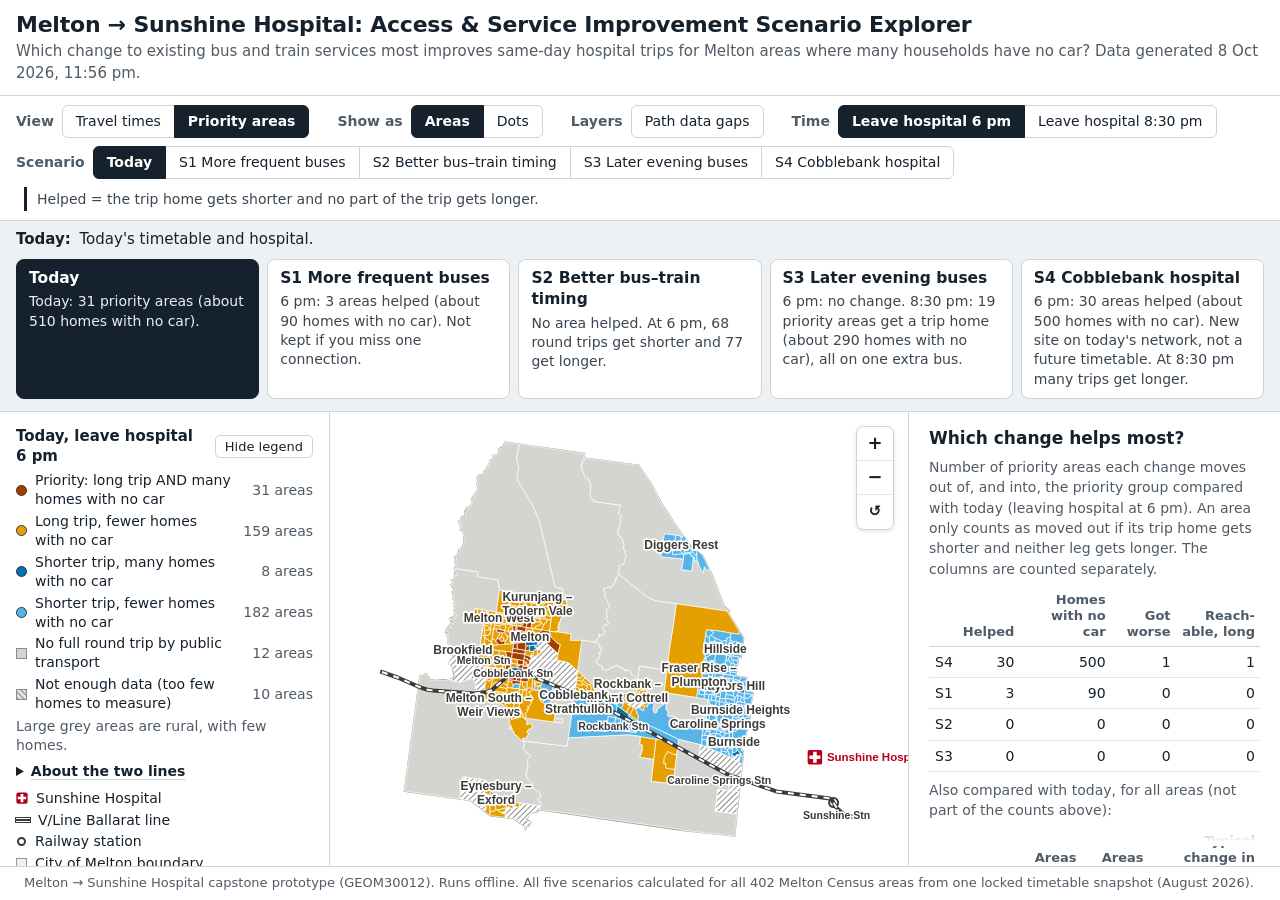
==== explorer/index.html @ 2ac5438d "Melton to hospital: public website and explorer (GEOM30012 prototype)" ====
<!DOCTYPE html>
<html lang="en">
<head>
<meta charset="UTF-8">
<title>Melton &rarr; Sunshine Hospital: Access Explorer</title>
<style>
  /* Design polish (Oct 2026): display only. Chrome is cool neutral + one dark
     ink, so nothing around the map competes with the map's own colours.
     System fonts only (offline): Segoe UI Variable on Windows 11. */
  :root {
    --bg: #eef1f3;          /* page and bands */
    --panel: #ffffff;       /* surfaces */
    --border: #cdd4da;      /* rules */
    --rule-soft: #e3e8ec;
    --text: #15222e;        /* ink */
    --ink-soft: #3a4651;
    --muted: #4f5b66;       /* 7:1 on white */
    --accent: #15222e;      /* active state = ink, not a map colour */
    --tint: #e4eaef;        /* current row, notes */
    --font: "Segoe UI Variable Text", "Segoe UI", system-ui, -apple-system, "Helvetica Neue", Arial, sans-serif;
    --font-display: "Segoe UI Variable Display", "Segoe UI", system-ui, -apple-system, "Helvetica Neue", Arial, sans-serif;
  }
  * { box-sizing: border-box; }
  body {
    margin: 0;
    font-family: var(--font);
    font-size: 14px;
    line-height: 1.45;
    background: var(--bg);
    color: var(--text);
    display: flex;
    flex-direction: column;
    height: 100vh;
    -webkit-font-smoothing: antialiased;
  }
  button, select { font-family: inherit; }
  :focus-visible { outline: 2px solid var(--text); outline-offset: 2px; }

  /* ---- header ---- */
  header {
    padding: 12px 24px 10px 24px;
    background: var(--panel);
    border-bottom: 1px solid var(--border);
  }
  header h1 {
    font-family: var(--font-display);
    font-size: 22px; font-weight: 650; line-height: 1.2;
    letter-spacing: -0.01em;
    margin: 0 0 3px 0;
  }
  header .sub { font-size: 15px; color: var(--muted); }

  /* ---- controls: labelled segmented groups ---- */
  .controls {
    display: flex;
    flex-wrap: wrap;
    gap: 8px 28px;
    align-items: center;
    padding: 9px 24px;
    border-bottom: 1px solid var(--border);
    background: var(--panel);
    font-size: 14px;
  }
  .control-group { display: flex; align-items: center; gap: 8px; flex-wrap: wrap; }
  .control-group .grouplabel { color: var(--muted); font-weight: 600; }
  .control-group > div { display: inline-flex; }
  /* scenario picker on its own row, after the view switches */
  .control-group:has(#scenario-buttons) { order: 10; flex-basis: 100%; }
  button.scenario-btn, button.window-btn, button.view-btn {
    padding: 5px 13px;
    min-height: 33px;
    border: 1px solid var(--border);
    background: var(--panel);
    color: var(--text);
    border-radius: 0;
    margin-left: -1px;
    cursor: pointer;
    font-size: 14px;
    line-height: 1.2;
    white-space: nowrap;
  }
  .control-group > div > button:first-child { border-radius: 6px 0 0 6px; margin-left: 0; }
  .control-group > div > button:last-child { border-radius: 0 6px 6px 0; }
  .control-group > div > button:only-child { border-radius: 6px; }
  button.scenario-btn:hover, button.window-btn:hover, button.view-btn:hover { background: var(--bg); }
  button.scenario-btn.active, button.window-btn.active, button.view-btn.active {
    background: var(--accent);
    color: #fff;
    border-color: var(--accent);
    position: relative; z-index: 1;
    font-weight: 600;
  }
  button.scenario-btn:disabled {
    color: #8b949c;
    background: var(--bg);
    cursor: not-allowed;
  }
  button.window-btn:disabled, select#metric-select:disabled { color: #8b949c; background: var(--bg); cursor: not-allowed; }
  select#metric-select {
    padding: 5px 8px; min-height: 34px; font-size: 14px;
    border: 1px solid var(--border); border-radius: 6px; background: var(--panel); color: var(--text);
  }
  .helped-def {
    font-size: 14px; color: var(--ink-soft);
    border-left: 3px solid var(--text); padding: 2px 0 2px 10px; margin-left: 8px;
  }

  /* ---- scenario line and result cards ---- */
  #scenario-desc {
    padding: 8px 24px; background: var(--bg);
    font-size: 15px; color: var(--text);
  }
  #scenario-desc b { font-weight: 650; margin-right: 4px; }
  #cards {
    display: flex; gap: 10px; padding: 0 24px 12px 24px;
    background: var(--bg); border-bottom: 1px solid var(--border); overflow-x: auto;
  }
  .card {
    flex: 1 1 0; min-width: 180px;
    border: 1px solid var(--border); border-radius: 8px;
    padding: 8px 12px 9px 12px;
    background: var(--panel); color: var(--text);
    cursor: pointer; font-size: 14px; line-height: 1.38;
  }
  .card:hover { border-color: var(--ink-soft); }
  .card .card-h { font-family: var(--font-display); font-weight: 650; font-size: 15.5px; margin-bottom: 3px; }
  .card .card-t { color: var(--ink-soft); }
  .card.active { background: var(--text); border-color: var(--text); color: #fff; }
  .card.active .card-t { color: #e8edf1; }

  /* ---- main: map + side panel ---- */
  main {
    flex: 1;
    display: flex;
    min-height: 0;
  }
  #map-wrap {
    flex: 1;
    position: relative;
    background: #ffffff;
    overflow: hidden;
    display: flex;          /* legend docked in its own column, left of the map */
    flex-direction: row;
    min-width: 0;
  }
  #map-svg { flex: 1 1 auto; min-width: 0; cursor: grab; touch-action: none; user-select: none; }
  #map-svg.dragging { cursor: grabbing; }
  #map-nav {
    position: absolute;
    top: 14px;
    right: 14px;
    z-index: 6;
    display: flex;
    flex-direction: column;
    border: 1px solid var(--border);
    border-radius: 8px;
    overflow: hidden;
    background: var(--panel);
    box-shadow: 0 1px 4px rgba(21, 34, 46, 0.14);
  }
  #map-nav button {
    width: 36px;
    height: 34px;
    padding: 0;
    border: 0;
    border-bottom: 1px solid var(--rule-soft);
    background: var(--panel);
    color: var(--text);
    font: 600 18px/1 var(--font);
    cursor: pointer;
  }
  #map-nav button:last-child { border-bottom: 0; font-size: 15px; }
  #map-nav button:hover { background: var(--bg); }
  #stub-banner {
    position: absolute;
    top: 14px; left: 50%;
    transform: translateX(-50%);
    background: #fff3cd;
    border: 1px solid #e0c260;
    color: #5c4700;
    padding: 8px 16px;
    border-radius: 6px;
    font-size: 14px;
    display: none;
    z-index: 5;
  }

  /* ---- legend (sizes in em so the export layouts can scale it) ---- */
  #legend {
    order: -1;
    flex: 0 0 380px;
    width: 380px;
    background: var(--panel);
    border-right: 1px solid var(--border);
    overflow-y: auto;
    padding: 14px 16px 16px 24px;
    font-size: 14px;
    line-height: 1.35;
  }
  /* "Hide legend": the column collapses to a small box over the map's top-left
     corner and the map re-fits to the full width (class set in render()) */
  #map-wrap.legend-collapsed #legend {
    position: absolute; z-index: 5; left: 12px; top: 12px;
    flex: none; width: auto; max-width: 360px;
    border: 1px solid var(--border); border-radius: 8px;
    padding: 7px 8px 7px 14px; box-shadow: 0 1px 6px rgba(21, 34, 46, 0.14);
  }
  #map-wrap.legend-collapsed #legend .legend-head { margin-bottom: 0; }
  /* scrolling columns: keep the scrollbar visible (Windows 11 hides overlay
     scrollbars) and fade the bottom edge while there is more below */
  #legend, aside#detail { scrollbar-width: thin; scrollbar-color: #8d98a2 transparent; }
  aside#detail::after {
    content: ""; display: block; position: sticky; bottom: 0;
    height: 28px; margin: 0 0 -20px 0;
    background: linear-gradient(rgba(255, 255, 255, 0), #ffffff 85%);
    pointer-events: none;
  }
  /* smaller screens and projectors: tighter columns and bands, same text sizes */
  @media (max-width: 1499px) {
    header, .controls, #scenario-desc { padding-left: 16px; padding-right: 16px; }
    #cards { padding-left: 16px; padding-right: 16px; gap: 8px; }
    #legend { flex-basis: 330px; width: 330px; padding-left: 16px; }
    aside#detail { flex-basis: 330px; width: 330px; padding-left: 16px; padding-right: 16px; }
  }
  @media (max-height: 860px) {
    header { padding-top: 8px; padding-bottom: 7px; }
    header h1 { font-size: 19px; margin-bottom: 1px; }
    .controls { padding-top: 6px; padding-bottom: 6px; gap: 6px 24px; }
    button.scenario-btn, button.window-btn, button.view-btn { min-height: 30px; padding-top: 3px; padding-bottom: 3px; }
    #scenario-desc { padding-top: 5px; padding-bottom: 5px; }
    #cards { padding-bottom: 8px; }
    .card { padding: 6px 10px 7px 10px; line-height: 1.32; }
    .card .card-h { font-size: 15px; margin-bottom: 1px; }
    #legend, aside#detail { padding-top: 10px; }
  }
  /* narrow screens: legend floats over the map again */
  @media (max-width: 1099px) {
    #legend {
      position: absolute; z-index: 5; left: 12px; top: 12px; width: 330px;
      max-width: calc(100% - 24px); max-height: calc(100% - 24px);
      border: 1px solid var(--border); border-radius: 8px; padding: 10px 14px 12px 14px;
      box-shadow: 0 1px 6px rgba(21, 34, 46, 0.14);
    }
  }
  #legend .ramp { height: 10px; border-radius: 2px; margin: 4px 0; }
  #legend .ramp-labels { display: flex; justify-content: space-between; color: var(--muted); font-variant-numeric: tabular-nums; }
  #legend .legend-title { font-weight: 650; margin-bottom: 3px; }
  #legend .legend-head { display: flex; align-items: center; gap: 10px; margin-bottom: 4px; }
  #legend .legend-head .legend-title { flex: 1; margin-bottom: 0; font-family: var(--font-display); font-size: 1.07em; }
  #legend .legend-toggle {
    flex: 0 0 auto; padding: 3px 9px; font-size: 0.93em; border: 1px solid var(--border);
    background: var(--panel); border-radius: 5px; cursor: pointer; color: var(--text);
  }
  #legend .legend-toggle:hover { background: var(--bg); }
  #legend .legend-lead { font-size: 1em; font-weight: 700; margin: 3px 0 6px 0; display: flex; gap: 6px; align-items: center; }
  #legend .status-key { display: flex; flex-direction: column; gap: 3px; margin-top: 5px; }
  #legend .status-row { display: flex; align-items: center; gap: 8px; }
  #legend .status-row span.lbl { color: var(--text); }
  #legend .cnt { color: var(--muted); margin-left: auto; padding-left: 10px; white-space: nowrap; font-variant-numeric: tabular-nums; }
  #legend .view-note {
    margin-top: 8px; padding-top: 6px; border-top: 1px solid var(--rule-soft);
    color: var(--muted);
  }
  #legend .cut-note { margin-top: 5px; padding-top: 5px; border-top: 1px solid var(--rule-soft); color: var(--muted); }
  #legend .cut-note b { color: var(--text); font-weight: 600; }
  #legend .scenario-note,
  #legend .why-note { margin: 3px 0 7px 0; padding: 5px 8px; background: var(--tint); border-left: 3px solid var(--text); border-radius: 0 4px 4px 0; color: var(--text); }
  #legend details.cut-details > summary { cursor: pointer; color: var(--text); font-weight: 600; margin-top: 7px; text-decoration: underline; text-decoration-color: var(--border); text-underline-offset: 3px; }
  #legend .rural-note { margin-top: 4px; color: var(--muted); }
  .legend-note-line { font-weight: 600; margin: 5px 0 2px 0; color: var(--text); }

  /* legend swatches: map symbols, unchanged */
  .swatch { flex: 0 0 auto; width: 11px; height: 11px; }
  .swatch-dest { border-radius: 50%; background: #1f1f1d; border: 1.5px solid #fff; outline: 1px solid #999; }
  .swatch-diamond { background: #4d4d4d; transform: rotate(45deg); width: 8px; height: 8px; }
  .swatch-tri-up {
    width: 0; height: 0; background: none;
    border-left: 5.5px solid transparent; border-right: 5.5px solid transparent;
    border-bottom: 10px solid #d97706;
  }
  .swatch-tri-down {
    width: 0; height: 0; background: none;
    border-left: 5.5px solid transparent; border-right: 5.5px solid transparent;
    border-top: 10px solid #7c2d12;
  }
  .swatch-square-suppressed {
    background: repeating-linear-gradient(45deg, #b3b3ac, #b3b3ac 2px, #e6e6e2 2px, #e6e6e2 4px);
    border: 1px solid #8a8a86;
  }
  .swatch-square-undefined { background: #ffffff; border: 1.5px dashed #8a8a86; }
  .swatch-hosp { width: 12px; height: 12px; }
  .swatch-line { width: 14px; height: 4px; background: #3a3a3a; border-top: 1px solid #fff; border-bottom: 1px solid #fff; outline: 1px solid #3a3a3a; }
  .swatch-station { border-radius: 50%; background: #fff; border: 2px solid #3a3a3a; width: 9px; height: 9px; margin: 0 1px; }
  .swatch-outline { background: #f2f1ec; border: 1.5px solid #9a988d; }
  .swatch-circle { border-radius: 50%; border: 1px solid #333; }
  .swatch-diamond-nt { background: #CC79A7; border: 1px solid #333; transform: rotate(45deg); width: 8px; height: 8px; margin: 0 1.5px; }
  .swatch-ring { border-radius: 50%; border: 2px solid #000; background: none; width: 13px; height: 13px; }
  .swatch-sqring { border: 2px solid #000; background: none; width: 13px; height: 13px; }
  .swatch-sqring-dash { border: 2px dashed #000; background: none; width: 13px; height: 13px; }
  .swatch-nodata { background: #d4d4d0; border: 1px solid #8a8a86; }

  /* ---- side panel ---- */
  aside#detail {
    width: 372px;
    flex: 0 0 372px;
    border-left: 1px solid var(--border);
    background: var(--panel);
    padding: 16px 20px 20px 20px;
    overflow-y: auto;
    font-size: 14px;
  }
  aside#detail h2 {
    font-family: var(--font-display);
    font-size: 17px; font-weight: 650; line-height: 1.25;
    margin: 0 0 8px 0;
  }
  aside#detail table { width: 100%; border-collapse: collapse; font-variant-numeric: tabular-nums; }
  aside#detail td { padding: 3px 0; vertical-align: top; }
  aside#detail td.k { color: var(--muted); width: 55%; padding-right: 8px; }
  aside#detail .section-h {
    font-weight: 650; margin-top: 14px; margin-bottom: 3px; padding-top: 8px;
    border-top: 1px solid var(--rule-soft); color: var(--text);
  }
  .iqr { color: var(--muted); font-size: 13px; white-space: nowrap; }
  aside#detail .placeholder { color: var(--muted); }
  aside#detail .summary { border: 1px solid var(--border); border-radius: 8px; padding: 10px 12px; background: var(--bg); }
  aside#detail .summary .sa1 { font-family: var(--font-display); font-size: 17px; font-weight: 700; }
  aside#detail .summary .ctx { color: var(--muted); font-size: 14px; margin-bottom: 5px; }
  aside#detail .summary td.k { width: 48%; }
  aside#detail details.tech { margin-top: 12px; }
  aside#detail details.tech > summary { cursor: pointer; font-weight: 600; color: var(--text); }
  #ranking-panel { margin-bottom: 16px; padding-bottom: 14px; border-bottom: 1px solid var(--border); display: none; }
  #ranking-panel h2 { margin-bottom: 4px; }
  #ranking-panel .sub { color: var(--muted); font-size: 14px; margin-bottom: 8px; }
  #ranking-panel table.rank { width: 100%; border-collapse: collapse; margin: 4px 0; }
  #ranking-panel table.rank th, #ranking-panel table.rank td { padding: 5px 5px; border-bottom: 1px solid var(--rule-soft); text-align: right; }
  #ranking-panel table.rank th:first-child, #ranking-panel table.rank td:first-child { text-align: left; padding-left: 6px; }
  #ranking-panel table.rank th { font-weight: 600; color: var(--muted); font-size: 13px; line-height: 1.25; vertical-align: bottom; border-bottom: 1px solid var(--border); }
  #ranking-panel table.rank td { font-size: 14px; }
  #ranking-panel table.rank tr.current td { background: var(--tint); font-weight: 650; }
  #ranking-panel table.rank tr.current td:first-child { box-shadow: inset 3px 0 0 var(--text); }
  #ranking-panel .s3-note { margin-top: 8px; padding: 6px 9px; background: var(--tint); border-left: 3px solid var(--text); border-radius: 0 4px 4px 0; }

  footer {
    padding: 7px 24px;
    border-top: 1px solid var(--border);
    background: var(--panel);
    font-size: 13px;
    color: var(--muted);
  }

  /* ---- map drawing: unchanged ---- */
  .origin-shape { cursor: pointer; }
  path.sa1-area { stroke: #ffffff; stroke-width: 0.7; cursor: pointer; }
  path.sa1-area:hover { stroke: #1f1f1d; stroke-width: 1.4; }
  .selection-ring { fill: none; stroke: #1f1f1d; stroke-width: 1.6; stroke-dasharray: 2.5 1.5; pointer-events: none; }
  circle.dest-marker { fill: #1f1f1d; stroke: #fff; stroke-width: 1.5; }
  .ctx-place { font: italic 11px "Segoe UI", Arial, sans-serif; fill: #8a887f; paint-order: stroke; stroke: #fff; stroke-width: 3px; pointer-events: none; }
  .ctx-station-label { font: 600 10.5px "Segoe UI", Arial, sans-serif; fill: #3a3a3a; paint-order: stroke; stroke: #fff; stroke-width: 3px; pointer-events: none; }
  .ctx-hosp-label { font: 700 11.5px "Segoe UI", Arial, sans-serif; fill: #b3001b; paint-order: stroke; stroke: #fff; stroke-width: 3.5px; pointer-events: none; }
  .ctx-large { font: italic 600 11.5px "Segoe UI", Arial, sans-serif; fill: #1f1f1d; paint-order: stroke; stroke: #fff; stroke-width: 3.5px; stroke-linejoin: round; pointer-events: none; }
  .ctx-sa2 { font: 600 12px "Segoe UI", Arial, sans-serif; fill: #3d3c38; paint-order: stroke; stroke: #fff; stroke-width: 3.5px; stroke-linejoin: round; pointer-events: none; }
  path.sa1-area.status-area { stroke: #a9a79c; stroke-width: 0.6; }

  /* ---- print and screen export layouts (#export=map|chart) ---- */
  #export-head, #export-foot, #export-chart { display: none; }
  body.export-mode header, body.export-mode .controls, body.export-mode #scenario-desc, body.export-mode #cards,
  body.export-mode aside#detail, body.export-mode footer, body.export-mode #map-nav { display: none !important; }
  body.export-mode { background: #fff; }
  body.export-mode #export-head { display: block; padding: 16px 22px 8px 22px; border-bottom: 1px solid var(--border); }
  body.export-mode #export-head h1 { font-family: var(--font-display); font-size: 24px; font-weight: 650; letter-spacing: -0.01em; margin: 0 0 4px 0; }
  body.export-mode #export-head .sub { font-size: 15px; color: var(--ink-soft); }
  body.export-mode #export-foot { display: block; padding: 6px 22px 12px 22px; font-size: 11.5px; color: var(--muted); border-top: 1px solid var(--border); }
  body.export-mode #map-wrap { display: flex; flex-direction: row; }
  body.export-mode #legend { position: static; flex: 0 0 330px; width: 330px; max-width: none; max-height: none; overflow: hidden;
    border: 0; border-right: 1px solid var(--border); border-radius: 0; box-shadow: none; background: #fff; font-size: 11.5px; padding: 10px 12px 8px 22px; }
  body.export-mode #map-svg { flex: 1 1 auto; min-width: 0; }
  body.export-mode #legend { order: -1; }
  body.export-mode #legend .view-note { display: none; }
  @media (min-width: 1800px) {
    body.export-mode #legend { font-size: 14.5px; flex-basis: 430px; width: 430px; }
    body.export-mode #legend .legend-lead { font-size: 16px; }
    body.export-mode .ctx-sa2 { font-size: 14.5px; }
  }
  body.export-mode #legend .legend-lead { font-size: 14px; }
  body.export-mode #legend .legend-toggle { display: none; }
  body.export-mode .ctx-large { font-size: 13px; }
  body.export-mode .ctx-sa2 { font-size: 13px; }
  body.export-chart #map-wrap { display: none; }
  body.export-chart #export-chart { display: flex; flex-direction: column; flex: 1; padding: 6px 22px; }
  .chart-text { font: 15px "Segoe UI", Arial, sans-serif; fill: #1f1f1d; }
  .chart-cat { font-weight: 600; }
  .chart-muted { font: 13px "Segoe UI", Arial, sans-serif; fill: #52514e; }
  .chart-note { font-size: 14px; color: #1f1f1d; margin-top: 4px; }

  @media (prefers-reduced-motion: reduce) { * { transition: none !important; animation: none !important; } }
</style>
</head>
<body>

<header>
  <h1>Melton &rarr; Sunshine Hospital: Access &amp; Service Improvement Scenario Explorer</h1>
  <div class="sub">Which change to existing bus and train services most improves same-day hospital trips for Melton areas where many households have no car? <span id="generated-note"></span></div>
</header>

<div class="controls">
  <div class="control-group">
    <span class="grouplabel">View</span>
    <div id="view-buttons"></div>
  </div>
  <div class="control-group">
    <span class="grouplabel">Show as</span>
    <div id="style-buttons"></div>
  </div>
  <div class="control-group">
    <span class="grouplabel">Layers</span>
    <div id="layer-buttons"></div>
  </div>
  <div class="control-group">
    <span class="grouplabel">Scenario</span>
    <div id="scenario-buttons"></div>
    <span class="helped-def" id="helped-def">Helped = the trip home gets shorter and no part of the trip gets longer.</span>
  </div>
  <div class="control-group" id="time-group">
    <span class="grouplabel">Time</span>
    <div id="time-buttons"></div>
  </div>
  <div class="control-group" id="colour-group">
    <span class="grouplabel">Colour by</span>
    <div id="colour-buttons"></div>
  </div>
  <div class="control-group" id="window-group">
    <span class="grouplabel">Window</span>
    <div id="window-buttons"></div>
  </div>
  <div class="control-group" id="metric-group">
    <span class="grouplabel">Metric</span>
    <select id="metric-select"></select>
  </div>
</div>
<div id="scenario-desc"></div>
<div id="cards"></div>
<div id="export-head"><h1 id="export-title"></h1><div class="sub" id="export-sub"></div></div>

<main>
  <div id="map-wrap">
    <div id="stub-banner"></div>
    <svg id="map-svg" width="100%" height="100%"></svg>
    <div id="map-nav" aria-label="Map navigation">
      <button id="zoom-in" type="button" title="Zoom in" aria-label="Zoom in">+</button>
      <button id="zoom-out" type="button" title="Zoom out" aria-label="Zoom out">−</button>
      <button id="zoom-reset" type="button" title="Reset map view" aria-label="Reset map view">↺</button>
    </div>
    <div id="legend"></div>
  </div>
  <aside id="detail">
    <div id="ranking-panel"></div>
    <h2>Area detail</h2>
    <div id="detail-body" class="placeholder">Click an area to select it. Hovering previews another one.</div>
  </aside>
  <div id="export-chart"></div>
</main>

<div id="export-foot"></div>
<footer id="app-footer"></footer>

<script src="data/melton_data.js"></script>
<script src="data/context_layers.js"></script>
<script src="data/sa1_polygons.js"></script>
<script>
(function () {
  "use strict";

  // ---- config -----------------------------------------------------------

  // desc: the one plain sentence shown under the buttons for the selected
  // scenario (Elvis's wording, 28 Sep 2026).
  var SCENARIOS = [
    { id: "S0", label: "Today", desc: "Today's timetable and hospital." },
    { id: "S1", label: "S1 More frequent buses", desc: "One extra bus trip halfway between each pair of existing trips." },
    { id: "S2", label: "S2 Better bus–train timing", desc: "Bus trip times shifted to meet V/Line trains." },
    { id: "S3", label: "S3 Later evening buses", desc: "The last bus trips repeated until 10 pm." },
    { id: "S4", label: "S4 Cobblebank hospital", desc: "New hospital site on today's network — not a future timetable." }
  ];
  var WINDOWS = [
    { id: "weekday_peak", label: "Weekday peak" },
    { id: "weekday_offpeak", label: "Weekday off-peak" },
    { id: "weekday_late_return", label: "Weekday late return" },
    { id: "weekend", label: "Weekend" }
  ];
  // direction: "outbound" | "return_leg" | "origin" (static, scenario-independent)
  var METRICS = [
    { id: "travel_time_min", label: "Outbound travel time (min)", direction: "outbound", group: "difficulty" },
    { id: "excess_wait_min", label: "Outbound excess wait (min)", direction: "outbound", group: "difficulty" },
    { id: "total_burden_min", label: "Outbound total burden (min)", direction: "outbound", group: "difficulty" },
    { id: "return_travel_time_min", label: "Return travel time (min)", direction: "return_leg", group: "difficulty" },
    // n_rides = number of transit (non-walk) legs, R/05_traveltimes.R --
    // rides, not transfers. Transfers = rides - 1 (shown in the detail panel).
    { id: "n_rides", label: "Outbound transit rides", direction: "outbound", group: "difficulty" },
    { id: "walk_distance_m", label: "Outbound walk distance (m)", direction: "outbound", group: "difficulty" },
    { id: "zero_vehicle_share", label: "Zero-vehicle household share", direction: "origin", group: "dependency" }
  ];

  var DESTINATIONS = {
    S0: { lon: 144.8173897, lat: -37.7588359, label: "Sunshine Hospital" },
    S4: { lon: 144.6045509, lat: -37.7160486, label: "New Melton Hospital site, Cobblebank" }
  };

  // Destination is Sunshine Hospital for every scenario except S4 (B13: S4 is
  // a destination-coordinate swap on the baseline network, not an invented
  // Cobblebank timetable) -- defined for every scenario id, independent of
  // whether that scenario's travel-time data has been computed yet, so the
  // legend/marker can show it even for a not-yet-computed scenario.
  function destinationFor(scenarioId) {
    return scenarioId === "S4" ? DESTINATIONS.S4 : DESTINATIONS.S0;
  }

  var SVGNS = "http://www.w3.org/2000/svg";

  // ---- journey-status / dependency-axis symbol config ----------------------
  // Distinct shape AND colour per status -- never colour alone (accessibility).
  // "ok" (difficulty metrics) and "dependency-eligible" (dependency metric)
  // are drawn as a circle filled from the metric's colour ramp, handled
  // separately in drawOriginShape(); everything below is a fixed, non-ramp
  // appearance for a status that means "no metric value to show here".

  var JOURNEY_STATUS_META = {
    "unroutable":           { shape: "diamond",   fill: "#4d4d4d", stroke: "#222222", label: "Unroutable (no service in any window)" },
    "outbound-no-service":  { shape: "triangle-up",   fill: "#d97706", stroke: "#7c4a03", label: "Outbound: no scheduled service" },
    "return-no-service":    { shape: "triangle-down", fill: "#7c2d12", stroke: "#451a03", label: "Return: no scheduled service" }
  };
  var DEPENDENCY_AXIS_META = {
    "dependency-suppressed": { shape: "square-suppressed", fill: "#b3b3ac", stroke: "#8a8a86", label: "Too few households to measure (under 20)" },
    "dependency-undefined":  { shape: "square-undefined",  fill: "#ffffff", stroke: "#8a8a86", label: "Dependency undefined (0 dwellings)" }
  };

  // ---- "Priority areas" view config (Phase 8c) -------------------------------
  // Classes are read from MELTON_DATA.priority (R/07_results.R +
  // R/phase8_ranking.R via R/08_export.R) -- nothing is classified or counted
  // for the ranking here. Palette: Okabe-Ito (colour-blind-safe categorical);
  // the two non-cell classes also differ by SHAPE, never colour alone.
  // Cell ids are "<access>_<dependency>".

  var PRIORITY_CLASSES = [
    // deeper than Okabe-Ito vermillion so it separates from the amber on a
    // projector (all-pairs check: CVD and normal-vision dE >= 20)
    { id: "high_high", shape: "circle",  fill: "#A63D00", label: "Priority: long trip AND many homes with no car" },
    { id: "high_low",  shape: "circle",  fill: "#E69F00", label: "Long trip, fewer homes with no car" },
    { id: "low_high",  shape: "circle",  fill: "#0072B2", label: "Shorter trip, many homes with no car" },
    { id: "low_low",   shape: "circle",  fill: "#56B4E9", label: "Shorter trip, fewer homes with no car" },
    // Task 5: own grey styles, never mixed with the four groups (light grey
    // passes the CVD and normal-vision checks against all four colours)
    { id: "undetermined-legs-not-ok", shape: "nodata", fill: "#d4d4d0", label: "No full round trip by public transport" },
    { id: "not-applicable", shape: "square-suppressed", fill: "#ffffff", label: "Not enough data (too few homes to measure)" }
  ];
  var PRIORITY_CLASS_BY_ID = {};
  PRIORITY_CLASSES.forEach(function (c) { PRIORITY_CLASS_BY_ID[c.id] = c; });

  // Shown on S3 in the Priority areas view. Elvis's wording to edit.
  var S3_NOTE_6PM = "At 6 pm nothing changes: people are home before the extra buses run. Switch to 8:30 pm to see the effect.";

  var NO_TRIP_REASON = {
    "unroutable": "unroutable (no service in any window)",
    "outbound-no-service": "no scheduled outbound service",
    "return-no-service": "no scheduled return service"
  };

  // ---- state --------------------------------------------------------------

  // Opens on Priority areas / S0 (pre-demo, 28 Sep 2026).
  var state = { view: "priority", scenario: "S0", window: "weekday_peak", metric: "travel_time_min", selectedSa1: null, legendCollapsed: false, techOpen: false, mapStyle: "areas", osmLayer: false, time: "6pm", colourBy: "status" };
  var EXPORT_MODE = false;   // set by setupExport() for print/screen exports

  var origins = MELTON_DATA.origins;
  var scenarios = MELTON_DATA.scenarios;
  var priority = MELTON_DATA.priority;
  var HEADLINE_WINDOW = priority.headline_window;
  var ACCESS_CUT = priority.cuts.access_complete_return_burden_min;
  var DEPENDENCY_CUT = parseFloat(priority.cuts.dependency_zero_vehicle_share);
  var ACCESS_CUT_N = priority.cuts.access_cut_n;
  var DEPENDENCY_CUT_N = priority.cuts.dependency_cut_n;

  // ---- Task 5: two times, one record shape. 6 pm = the Phase 8 priority
  // block; 8:30 pm = the late-window view (R/07c_late_results.R). Both read
  // from the export (R/08_export.R display block); nothing computed here.
  var DISPLAY = MELTON_DATA.display;
  var TIMES = [{ id: "6pm", label: "Leave hospital 6 pm" }, { id: "830pm", label: "Leave hospital 8:30 pm" }];
  function timeLabel(t) { return t === "830pm" ? "leave hospital 8:30 pm" : "leave hospital 6 pm"; }
  // 8:30 pm, S1-S4: colour by trip-home status vs today (default), or by
  // priority group (second option). Today's 31 priority areas (6 pm cut)
  // are outlined in the status view.
  var STATUS_CLASSES = [
    { id: "gained",  fill: "#0072B2", label: "Gets a trip home (had none today)" },
    { id: "lost",    fill: "#D55E00", label: "Loses its trip home" },
    { id: "both",    fill: "#f7f4ea", label: "Trip home both times" },
    { id: "neither", fill: "#b9b9b4", label: "No trip home either way" }
  ];
  var STATUS_BY_ID = {};
  STATUS_CLASSES.forEach(function (c) { c.shape = "circle"; STATUS_BY_ID[c.id] = c; });
  var PRIORITY31 = {};
  Object.keys(priority.scenarios.S0).forEach(function (id) { if (priority.scenarios.S0[id].quadrant === "high_high") PRIORITY31[id] = true; });
  function useStatusView() {
    return state.view === "priority" && state.time === "830pm" && state.scenario !== "S0" && state.colourBy === "status";
  }
  function statusFor(scen, sa1) {
    var l = DISPLAY.late[scen][sa1], l0 = DISPLAY.late.S0[sa1];
    if (l.restored === true) return "gained";
    if (l.lost === true) return "lost";
    return (l.trip_home && l0.trip_home) ? "both" : "neither";
  }
  function precFor(scen, sa1) {
    if (state.time === "830pm") {
      var l = DISPLAY.late[scen] && DISPLAY.late[scen][sa1];
      if (!l) return null;
      return { quadrant: l.quadrant, complete_return_burden_min: l.complete_return_burden_min, trip_home: l.trip_home,
        moved_out: scen === "S0" ? null : l.moved_out === true, moved_in: scen === "S0" ? null : l.moved_in === true,
        moved_in_kind: l.moved_in_kind || null, gained: l.restored === true, lost: l.lost === true };
    }
    var p = priority.scenarios[scen] && priority.scenarios[scen][sa1];
    if (!p) return null;
    var k = DISPLAY.moved_in_kind_6pm[scen];
    return { quadrant: p.quadrant, complete_return_burden_min: p.complete_return_burden_min,
      moved_out: p.moved_out === undefined ? null : p.moved_out, moved_in: p.moved_in === undefined ? null : p.moved_in,
      moved_in_kind: (k && k[sa1]) || null, gained: p.gained_feasible_journey === true, lost: p.lost_feasible_journey === true };
  }

  // The window a view actually shows: the quadrant is defined on the
  // headline window only (Q2), so the Priority areas view always uses it.
  function effectiveWindow() {
    return state.view === "priority" ? HEADLINE_WINDOW : state.window;
  }
  function windowLabel(id) {
    var w = WINDOWS.filter(function (x) { return x.id === id; })[0];
    return w ? w.label : id;
  }
  var allSa1Ids = Object.keys(origins);
  var includedSa1Ids = allSa1Ids.filter(function (id) { return origins[id].analysis_included; });

  // ---- projection: fixed across every scenario/window/metric --------------
  // Lat correction: at ~-37.7 deg, 1 deg lon ~= 88km, 1 deg lat ~= 111km.
  // A naive linear plot would stretch the LGA ~20% east-west.

  var lonMin = Infinity, lonMax = -Infinity, latMin = Infinity, latMax = -Infinity;
  function extend(lon, lat) {
    if (lon < lonMin) lonMin = lon;
    if (lon > lonMax) lonMax = lon;
    if (lat < latMin) latMin = lat;
    if (lat > latMax) latMax = lat;
  }
  // All 402 origins are plotted (not just analysis-included ones) -- a
  // dependency-suppressed/undefined or population-excluded SA1 still needs
  // to be visible with its own symbol, not silently dropped from the map.
  allSa1Ids.forEach(function (id) { extend(origins[id].lon, origins[id].lat); });
  Object.keys(DESTINATIONS).forEach(function (k) { extend(DESTINATIONS[k].lon, DESTINATIONS[k].lat); });
  // Map context (R/08b_context_layers.R): the outline and stations are in
  // the frame too, so the boundary and Sunshine station are not cut off.
  // Context only -- drawn under the SA1 dots, never part of any result.
  var CONTEXT = (typeof MELTON_CONTEXT !== "undefined") ? MELTON_CONTEXT : null;
  if (CONTEXT) {
    CONTEXT.melton_outline.forEach(function (ring) { ring.forEach(function (pt) { extend(pt[0], pt[1]); }); });
    CONTEXT.stations.forEach(function (s) { extend(s.lon, s.lat); });
  }

  var meanLatRad = ((latMin + latMax) / 2) * Math.PI / 180;
  var latCorrection = Math.cos(meanLatRad);

  var svg = document.getElementById("map-svg");
  var MARGIN = 30;
  var mapView = { scale: 1, x: 0, y: 0 };
  var dragState = null;
  var suppressShapeClickUntil = 0;

  function project(lon, lat) {
    // the map's own box (same as #map-wrap in the app; narrower in print
    // export layouts, where the legend has its own column)
    var w = svg.clientWidth, h = svg.clientHeight;
    var spanLon = (lonMax - lonMin) * latCorrection || 0.0001;
    var spanLat = (latMax - latMin) || 0.0001;
    var scale = Math.min((w - 2 * MARGIN) / spanLon, (h - 2 * MARGIN) / spanLat);
    // Centre the content within the available area on whichever axis has
    // slack, rather than anchoring to the top-left margin -- the LGA's
    // aspect ratio rarely matches the panel's.
    var offsetX = (w - spanLon * scale) / 2;
    var offsetY = (h - spanLat * scale) / 2;
    var baseX = offsetX + ((lon - lonMin) * latCorrection) * scale;
    var baseY = offsetY + (latMax - lat) * scale;   // flip: north is up
    return [baseX * mapView.scale + mapView.x, baseY * mapView.scale + mapView.y];
  }

  function zoomAt(factor, screenX, screenY) {
    var oldScale = mapView.scale;
    var newScale = Math.max(0.6, Math.min(8, oldScale * factor));
    if (newScale === oldScale) return;
    var ratio = newScale / oldScale;
    mapView.x = screenX - (screenX - mapView.x) * ratio;
    mapView.y = screenY - (screenY - mapView.y) * ratio;
    mapView.scale = newScale;
    render();
  }

  function zoomFromCentre(factor) {
    var rect = svg.getBoundingClientRect();
    zoomAt(factor, rect.width / 2, rect.height / 2);
  }

  function resetMapView() {
    mapView = { scale: 1, x: 0, y: 0 };
    render();
  }

  // ---- fixed per-metric colour domains, computed once ----------------------
  // Domain must be identical everywhere a metric is shown -- see plan notes.
  // B9's whole point is a before-vs-after intervention contrast; a rescaled
  // ramp per view would make that comparison actively misleading. Computed
  // across every scenario that carries real data (not a hardcoded S0/S4
  // pair) so a newly-exported scenario is folded into the same fixed ramp
  // automatically, never silently left out of it.

  var domains = {};
  METRICS.forEach(function (m) {
    var values = [];
    if (m.direction === "origin") {
      // dependency metric: only dependency-eligible SA1s contribute -- a
      // suppressed/undefined SA1's raw share is preserved for audit but
      // never colour-rendered (it gets a distinct symbol instead), so it
      // must not stretch the ramp either.
      includedSa1Ids.forEach(function (id) {
        if (origins[id].dependency_axis_status !== "dependency-eligible") return;
        var v = origins[id][m.id];
        if (v !== null && v !== undefined) values.push(v);
      });
    } else {
      SCENARIOS.map(function (s) { return s.id; }).forEach(function (scenId) {
        var scen = scenarios[scenId];
        if (scen === "not_yet_computed") return;
        WINDOWS.forEach(function (w) {
          var byWindow = scen[w.id];
          if (!byWindow) return;
          includedSa1Ids.forEach(function (id) {
            var rec = byWindow[id];
            // journey_feasible (both legs ok), not one leg's own status --
            // an individually-ok leg on an infeasible journey must not
            // stretch the ramp either (B4).
            if (!rec || rec.journey_feasible !== true) return;
            var leg = rec[m.direction];
            if (!leg) return;
            var v = leg[m.id];
            if (v !== null && v !== undefined) values.push(v);
          });
        });
      });
    }
    if (values.length === 0) { domains[m.id] = [0, 1]; return; }
    domains[m.id] = [Math.min.apply(null, values), Math.max.apply(null, values)];
  });

  // ---- colour ramps ---------------------------------------------------------
  // Difficulty-axis metrics (time/count/distance) use one ramp; the
  // dependency-axis metric (zero_vehicle_share) uses a visually distinct
  // ramp -- a deliberate reminder that the two axes are never combined (B6).

  var RAMP_DIFFICULTY = [[44,123,182], [255,255,191], [215,25,28]];   // blue - pale yellow - red
  var RAMP_DEPENDENCY = [[247,247,247], [117,107,177]];               // pale grey - purple

  function lerpColor(stops, t) {
    t = Math.max(0, Math.min(1, t));
    var n = stops.length - 1;
    var seg = Math.min(Math.floor(t * n), n - 1);
    var localT = (t * n) - seg;
    var a = stops[seg], b = stops[seg + 1];
    var r = Math.round(a[0] + (b[0] - a[0]) * localT);
    var g = Math.round(a[1] + (b[1] - a[1]) * localT);
    var bl = Math.round(a[2] + (b[2] - a[2]) * localT);
    return "rgb(" + r + "," + g + "," + bl + ")";
  }

  function colourFor(metric, value) {
    var d = domains[metric.id];
    var t = d[1] === d[0] ? 0.5 : (value - d[0]) / (d[1] - d[0]);
    var ramp = metric.group === "dependency" ? RAMP_DEPENDENCY : RAMP_DIFFICULTY;
    return lerpColor(ramp, t);
  }

  // ---- controls: build once --------------------------------------------------

  var viewButtonsEl = document.getElementById("view-buttons");
  [{ id: "travel", label: "Travel times" }, { id: "priority", label: "Priority areas" }].forEach(function (v) {
    var btn = document.createElement("button");
    btn.className = "view-btn";
    btn.textContent = v.label;
    btn.dataset.id = v.id;
    btn.addEventListener("click", function () { state.view = v.id; render(); });
    viewButtonsEl.appendChild(btn);
  });

  // Map style: shaded Census-area shapes (default) or one dot per area at
  // its population-weighted centre. Display only -- every result is
  // computed from the population-weighted centre (B3) either way.
  var SA1_POLYS = (typeof MELTON_SA1_POLYS !== "undefined") ? MELTON_SA1_POLYS : null;
  // SA1s have no names: show the SA2 (suburb-level) name it sits in, plus its
  // position among that SA2's Melton areas. The SA1 code stays alongside.
  var SA1_NAMES = (typeof MELTON_SA1_NAMES !== "undefined") ? MELTON_SA1_NAMES : null;
  function areaName(sa1) {
    var n = SA1_NAMES && SA1_NAMES[sa1];
    return n ? n.sa2 + " (area " + n.n + " of " + n.of + ")" : "SA1 " + sa1;
  }
  if (!SA1_POLYS) state.mapStyle = "dots";
  // Suburb names: every ABS SA2 in the City of Melton, placed at the mean of
  // its SA1 trip-start points. Display only.
  var SA2_LABELS = [];
  if (SA1_NAMES) {
    var sa2acc = {};
    allSa1Ids.forEach(function (id) {
      var n = SA1_NAMES[id]; if (!n) return;
      var a = sa2acc[n.sa2] || (sa2acc[n.sa2] = { lon: 0, lat: 0, k: 0 });
      a.lon += origins[id].lon; a.lat += origins[id].lat; a.k++;
    });
    // label offsets (degrees) only where names collide with station labels
    var SA2_NUDGE = { "Brookfield": [-0.024, 0.006], "Melton South - Weir Views": [-0.022, -0.016],
      "Cobblebank - Strathtulloh": [0.028, -0.008], "Rockbank - Mount Cottrell": [0, 0.010] };
    Object.keys(sa2acc).forEach(function (k) {
      var d = SA2_NUDGE[k] || [0, 0];
      SA2_LABELS.push({ name: k, lon: sa2acc[k].lon / sa2acc[k].k + d[0], lat: sa2acc[k].lat / sa2acc[k].k + d[1],
        // on S4, Rockbank's name moves east, clear of the hospital-site label
        s4: k === "Rockbank - Mount Cottrell" ? [0.005, -0.035] : null });
    });
  }
  var styleButtonsEl = document.getElementById("style-buttons");
  [{ id: "areas", label: "Areas", title: "Shade each Census area (SA1)" },
   { id: "dots", label: "Dots", title: "One dot per area, at the population-weighted centre the trips start from" }].forEach(function (v) {
    var btn = document.createElement("button");
    btn.className = "view-btn";
    btn.textContent = v.label;
    btn.title = v.title;
    btn.dataset.id = v.id;
    if (v.id === "areas" && !SA1_POLYS) btn.disabled = true;
    btn.addEventListener("click", function () { state.mapStyle = v.id; render(); });
    styleButtonsEl.appendChild(btn);
  });

  // Task 4: known path-data (OSM) issues, off by default. Read from existing
  // export flags only (R/08_export.R); nothing recomputed or filled here.
  var layerButtonsEl = document.getElementById("layer-buttons");
  var osmBtn = document.createElement("button");
  osmBtn.className = "view-btn";
  osmBtn.textContent = "Path data gaps";
  osmBtn.title = "Mark areas where the walking-path data (OpenStreetMap) is known to cause problems";
  osmBtn.addEventListener("click", function () { state.osmLayer = !state.osmLayer; render(); });
  layerButtonsEl.appendChild(osmBtn);
  function osmFlags(sa1) {
    var o = origins[sa1], f = [];
    if (o.osm_unroutable === true) f.push("No route found from this area (path data gap)");
    if (o.osm_cap_bound === true) f.push("Walk to the nearest stop is over 30 min on the mapped paths");
    if (o.rural_edge === true) f.push("Rural edge: homes spread far from the area centre");
    return f;
  }
  function osmOverlay(poly, x, y) {
    if (poly) return svgEl("path", { d: poly.map(function (r) { return pathFrom(r, true); }).join(""),
      fill: "url(#hatch-osm)", stroke: "#000", "stroke-width": 1.6, "stroke-dasharray": "4 3", "fill-rule": "evenodd",
      "pointer-events": "none" });
    return svgEl("rect", { x: x - 7, y: y - 7, width: 14, height: 14, fill: "none", stroke: "#000",
      "stroke-width": 1.6, "stroke-dasharray": "3 2", "pointer-events": "none" });
  }
  function osmLegendHtml() {
    var n = { u: 0, c: 0, r: 0, any: 0 };
    allSa1Ids.forEach(function (id) {
      var o = origins[id];
      if (o.osm_unroutable === true) n.u++;
      if (o.osm_cap_bound === true) n.c++;
      if (o.rural_edge === true) n.r++;
      if (osmFlags(id).length) n.any++;
    });
    return '<div class="status-key" style="margin-top:6px;"><div class="legend-title">Path data gaps (' + n.any + ' areas)</div>' +
      '<div class="status-row"><svg width="14" height="14" style="flex:0 0 auto"><rect x="1" y="1" width="12" height="12" fill="url(#hatch-osm-key)" stroke="#000" stroke-dasharray="3 2"/></svg>' +
      '<span class="lbl">Results here are less certain. Walking paths are missing or thin in the map data. No paths were added.</span></div>' +
      '<div class="status-row"><span class="lbl">No route found</span><span class="cnt">' + n.u + '</span></div>' +
      '<div class="status-row"><span class="lbl">Walk to a stop over 30 min</span><span class="cnt">' + n.c + '</span></div>' +
      '<div class="status-row"><span class="lbl">Rural edge</span><span class="cnt">' + n.r + '</span></div>' +
      '<svg width="0" height="0" style="position:absolute"><defs>' + hatchPatternSvg("hatch-osm-key") + '</defs></svg></div>';
  }
  function hatchPatternSvg(id) {
    return '<pattern id="' + id + '" width="6" height="6" patternUnits="userSpaceOnUse" patternTransform="rotate(-45)">' +
      '<line x1="0" y1="0" x2="0" y2="6" stroke="#000" stroke-width="1.2" stroke-opacity="0.55"/></pattern>';
  }

  var scenarioButtonsEl = document.getElementById("scenario-buttons");
  SCENARIOS.forEach(function (s) {
    var btn = document.createElement("button");
    btn.className = "scenario-btn";
    btn.textContent = s.label;
    btn.dataset.id = s.id;
    if (scenarios[s.id] === "not_yet_computed") {
      btn.disabled = true;
      btn.title = "Not yet computed — R/06_scenarios.R hasn't built this scenario yet.";
    }
    btn.addEventListener("click", function () { state.scenario = s.id; render(); });
    scenarioButtonsEl.appendChild(btn);
  });

  var windowButtonsEl = document.getElementById("window-buttons");
  WINDOWS.forEach(function (w) {
    var btn = document.createElement("button");
    btn.className = "window-btn";
    btn.textContent = w.label;
    btn.dataset.id = w.id;
    btn.addEventListener("click", function () { state.window = w.id; render(); });
    windowButtonsEl.appendChild(btn);
  });

  var timeButtonsEl = document.getElementById("time-buttons");
  TIMES.forEach(function (t) {
    var btn = document.createElement("button");
    btn.className = "window-btn";
    btn.textContent = t.label;
    btn.dataset.id = t.id;
    btn.addEventListener("click", function () { state.time = t.id; render(); });
    timeButtonsEl.appendChild(btn);
  });

  var colourButtonsEl = document.getElementById("colour-buttons");
  [{ id: "status", label: "Trip home vs today" }, { id: "priority", label: "Priority group" }].forEach(function (c) {
    var btn = document.createElement("button");
    btn.className = "window-btn";
    btn.textContent = c.label;
    btn.dataset.id = c.id;
    btn.addEventListener("click", function () { state.colourBy = c.id; render(); });
    colourButtonsEl.appendChild(btn);
  });

  var metricSelectEl = document.getElementById("metric-select");
  METRICS.forEach(function (m) {
    var opt = document.createElement("option");
    opt.value = m.id;
    opt.textContent = m.label;
    metricSelectEl.appendChild(opt);
  });
  metricSelectEl.addEventListener("change", function () { state.metric = metricSelectEl.value; render(); });

  document.getElementById("legend").addEventListener("click", function (event) {
    var t = event.target;
    if (!t || !t.getAttribute || t.getAttribute("data-action") !== "toggle-legend") return;
    state.legendCollapsed = !state.legendCollapsed;
    // full render: the legend column collapses, so the map re-fits to the new width
    render();
    var tb = document.querySelector("#legend .legend-toggle");
    if (tb) tb.focus();
  });

  document.getElementById("zoom-in").addEventListener("click", function () { zoomFromCentre(1.4); });
  document.getElementById("zoom-out").addEventListener("click", function () { zoomFromCentre(1 / 1.4); });
  document.getElementById("zoom-reset").addEventListener("click", resetMapView);

  svg.addEventListener("wheel", function (event) {
    event.preventDefault();
    var rect = svg.getBoundingClientRect();
    zoomAt(event.deltaY < 0 ? 1.18 : 1 / 1.18, event.clientX - rect.left, event.clientY - rect.top);
  }, { passive: false });

  svg.addEventListener("dblclick", function (event) {
    event.preventDefault();
    var rect = svg.getBoundingClientRect();
    zoomAt(1.4, event.clientX - rect.left, event.clientY - rect.top);
  });

  svg.addEventListener("pointerdown", function (event) {
    if (event.button !== 0) return;
    dragState = { id: event.pointerId, x: event.clientX, y: event.clientY, moved: false, travel: 0, downTarget: event.target };
    try { svg.setPointerCapture(event.pointerId); } catch (e) { /* synthetic pointer */ }
    svg.classList.add("dragging");
  });

  svg.addEventListener("pointermove", function (event) {
    if (!dragState || dragState.id !== event.pointerId) return;
    var dx = event.clientX - dragState.x;
    var dy = event.clientY - dragState.y;
    if (Math.abs(dx) + Math.abs(dy) === 0) return;
    mapView.x += dx;
    mapView.y += dy;
    dragState.x = event.clientX;
    dragState.y = event.clientY;
    dragState.travel += Math.abs(dx) + Math.abs(dy);
    if (dragState.travel > 3) dragState.moved = true;   // a small wobble is still a click
    render();
  });

  // Selection: a press-and-release without dragging selects the SA1 it
  // started on, or clears the selection if it started on empty map. Decided
  // here from the pointerdown target, not from `click`, because pointer
  // capture (for dragging) can retarget the click to the <svg> itself.
  function finishDrag(event) {
    if (!dragState || dragState.id !== event.pointerId) return;
    var wasClick = !dragState.moved && event.type === "pointerup";
    var downTarget = dragState.downTarget;
    if (dragState.moved) suppressShapeClickUntil = Date.now() + 250;
    dragState = null;
    svg.classList.remove("dragging");
    try { if (svg.hasPointerCapture(event.pointerId)) svg.releasePointerCapture(event.pointerId); } catch (e) { /* synthetic pointer */ }
    if (wasClick) selectSa1(downTarget && downTarget.getAttribute ? downTarget.getAttribute("data-sa1") : null);
  }
  svg.addEventListener("pointerup", finishDrag);
  svg.addEventListener("pointercancel", finishDrag);

  function selectSa1(sa1) {
    state.selectedSa1 = sa1 || null;
    render();
    if (!state.selectedSa1) clearDetail();
  }

  // "2026-09-28T19:29:58+1000" -> "28 Sep 2026, 7:29 pm". Parsed by hand:
  // the export's "+1000" offset (no colon) is not portable to Date().
  function readableTimestamp(s) {
    var m = /^(\d{4})-(\d{2})-(\d{2})T(\d{2}):(\d{2})/.exec(s || "");
    if (!m) return s || "unknown";
    var MONTHS = ["Jan", "Feb", "Mar", "Apr", "May", "Jun", "Jul", "Aug", "Sep", "Oct", "Nov", "Dec"];
    var h = parseInt(m[4], 10), ampm = h < 12 ? "am" : "pm";
    var h12 = h % 12 === 0 ? 12 : h % 12;
    return parseInt(m[3], 10) + " " + MONTHS[parseInt(m[2], 10) - 1] + " " + m[1] + ", " + h12 + ":" + m[5] + " " + ampm;
  }
  document.getElementById("generated-note").textContent =
    "Data generated " + readableTimestamp(MELTON_DATA.generated) + ".";
  document.getElementById("app-footer").textContent =
    "Melton → Sunshine Hospital capstone prototype (GEOM30012). Runs offline. " +
    "All five scenarios calculated for all 402 Melton Census areas from one locked timetable snapshot (August 2026).";

  // ---- render ---------------------------------------------------------------

  // symbolKind: "ok" (difficulty metrics) / "dependency-eligible" (dependency
  // metric) means "draw a ramp-coloured circle"; anything else names the
  // fixed-appearance status shape to draw instead (see JOURNEY_STATUS_META /
  // DEPENDENCY_AXIS_META). journey_feasible -- not either leg's own
  // status_label -- gates every difficulty metric (B4): a leg that is
  // individually "ok" on an infeasible journey must never read as feasible.
  function metricRecord(sa1) {
    var m = METRICS.filter(function (x) { return x.id === state.metric; })[0];
    if (m.direction === "origin") {
      var o = origins[sa1];
      var axisStatus = o.dependency_axis_status;
      if (axisStatus !== "dependency-eligible") {
        return { metric: m, value: null, ok: false, symbolKind: axisStatus };
      }
      var v = o[m.id];
      return { metric: m, value: v, ok: v !== null && v !== undefined, symbolKind: "dependency-eligible" };
    }
    var scen = scenarios[state.scenario];
    if (scen === "not_yet_computed") return { metric: m, value: null, ok: false, symbolKind: null };
    var byWindow = scen[state.window];
    var rec = byWindow ? byWindow[sa1] : null;
    if (!rec) return { metric: m, value: null, ok: false, symbolKind: null };
    if (rec.journey_feasible !== true) {
      return { metric: m, value: null, ok: false, symbolKind: rec.journey_status, journeyStatus: rec.journey_status };
    }
    var leg = rec[m.direction];
    var val = leg ? leg[m.id] : null;
    return { metric: m, value: val, ok: val !== null && val !== undefined, symbolKind: "ok", journeyStatus: rec.journey_status };
  }

  // ---- shape drawing ---------------------------------------------------------

  function ensureDefs() {
    var defs = document.createElementNS(SVGNS, "defs");
    var pattern = document.createElementNS(SVGNS, "pattern");
    pattern.setAttribute("id", "hatch-suppressed");
    pattern.setAttribute("width", "4");
    pattern.setAttribute("height", "4");
    pattern.setAttribute("patternUnits", "userSpaceOnUse");
    pattern.setAttribute("patternTransform", "rotate(45)");
    var bg = document.createElementNS(SVGNS, "rect");
    bg.setAttribute("width", "4"); bg.setAttribute("height", "4"); bg.setAttribute("fill", "#ffffff");
    var line = document.createElementNS(SVGNS, "line");
    line.setAttribute("x1", "0"); line.setAttribute("y1", "0"); line.setAttribute("x2", "0"); line.setAttribute("y2", "4");
    line.setAttribute("stroke", "#8a8a86"); line.setAttribute("stroke-width", "2");
    pattern.appendChild(bg);
    pattern.appendChild(line);
    defs.appendChild(pattern);
    var tmp = document.createElementNS(SVGNS, "svg");
    tmp.innerHTML = hatchPatternSvg("hatch-osm");
    defs.appendChild(tmp.firstChild);
    svg.appendChild(defs);
  }

  function polygonPoints(pts) {
    return pts.map(function (p) { return p[0] + "," + p[1]; }).join(" ");
  }

  // Draws one origin's status shape at (cx, cy). `kind` is either "circle"
  // (ramp-coloured feasible/eligible marker) or one of the fixed status
  // shape names -- shape AND fill both carry the distinction, never colour
  // alone.
  function drawShape(kind, cx, cy, fill, stroke) {
    var el, r;
    switch (kind) {
      case "diamond":
        r = 5.2;
        el = document.createElementNS(SVGNS, "polygon");
        el.setAttribute("points", polygonPoints([[cx, cy - r], [cx + r, cy], [cx, cy + r], [cx - r, cy]]));
        break;
      case "triangle-up":
        r = 5.6;
        el = document.createElementNS(SVGNS, "polygon");
        el.setAttribute("points", polygonPoints([[cx, cy - r], [cx + r, cy + r * 0.8], [cx - r, cy + r * 0.8]]));
        break;
      case "triangle-down":
        r = 5.6;
        el = document.createElementNS(SVGNS, "polygon");
        el.setAttribute("points", polygonPoints([[cx, cy + r], [cx + r, cy - r * 0.8], [cx - r, cy - r * 0.8]]));
        break;
      case "square-suppressed":
      case "square-undefined":
        r = 4.6;
        el = document.createElementNS(SVGNS, "rect");
        el.setAttribute("x", cx - r); el.setAttribute("y", cy - r);
        el.setAttribute("width", 2 * r); el.setAttribute("height", 2 * r);
        el.setAttribute("rx", 1);
        if (kind === "square-undefined") { el.setAttribute("stroke-dasharray", "2,1.5"); }
        break;
      default:
        r = 4.2;
        el = document.createElementNS(SVGNS, "circle");
        el.setAttribute("cx", cx); el.setAttribute("cy", cy); el.setAttribute("r", r);
    }
    el.setAttribute("fill", kind === "square-suppressed" ? "url(#hatch-suppressed)" : fill);
    el.setAttribute("stroke", stroke || "#ffffff88");
    el.setAttribute("stroke-width", stroke ? 1 : 0.5);
    el.classList.add("origin-shape");
    return el;
  }

  // One Census area as a filled shape. Holes are separate rings (evenodd).
  function drawArea(rings, kind, fill) {
    var el = document.createElementNS(SVGNS, "path");
    el.setAttribute("d", rings.map(function (r) { return pathFrom(r, true); }).join(""));
    el.setAttribute("fill-rule", "evenodd");
    el.setAttribute("fill", kind === "square-suppressed" ? "url(#hatch-suppressed)" : fill);
    // Status areas (no trip, no service, unroutable) carry no result, and
    // the largest of them are rural areas with few residents: shown as a
    // faint tint so their size does not dominate the map.
    if (kind !== "circle" && kind !== "square-suppressed" && kind !== "nodata") el.setAttribute("fill-opacity", "0.28");
    el.setAttribute("class", "sa1-area");
    return el;
  }
  function areaOutline(rings) {
    var el = svgEl("path", { d: rings.map(function (r) { return pathFrom(r, true); }).join(""),
      fill: "none", stroke: "#1f1f1d", "stroke-width": 2.4, "fill-rule": "evenodd" });
    return el;
  }

  function selectionRing(cx, cy) {
    var ring = document.createElementNS(SVGNS, "circle");
    ring.setAttribute("cx", cx); ring.setAttribute("cy", cy); ring.setAttribute("r", 8);
    ring.setAttribute("class", "selection-ring");
    return ring;
  }

  // Moved out = circle ring, moved in = square ring: distinguished by shape,
  // not colour. Drawn over the class symbol; never intercepts clicks.
  function movedRing(dir, cx, cy) {
    var el;
    if (dir === "out") {
      el = document.createElementNS(SVGNS, "circle");
      el.setAttribute("cx", cx); el.setAttribute("cy", cy); el.setAttribute("r", 7.5);
    } else if (dir === "gained") {
      el = document.createElementNS(SVGNS, "polygon");
      el.setAttribute("points", polygonPoints([[cx, cy - 6.5], [cx + 6, cy + 4.5], [cx - 6, cy + 4.5]]));
    } else if (dir === "lost") {
      el = document.createElementNS(SVGNS, "path");
      el.setAttribute("d", "M" + (cx - 5) + "," + (cy - 5) + "L" + (cx + 5) + "," + (cy + 5) + "M" + (cx + 5) + "," + (cy - 5) + "L" + (cx - 5) + "," + (cy + 5));
    } else {
      el = document.createElementNS(SVGNS, "rect");
      el.setAttribute("x", cx - 6.5); el.setAttribute("y", cy - 6.5);
      el.setAttribute("width", 13); el.setAttribute("height", 13);
    }
    el.setAttribute("fill", "none");
    el.setAttribute("stroke", "#000000");
    el.setAttribute("stroke-width", 2);
    if (dir === "in-newly") el.setAttribute("stroke-dasharray", "4 2.5");
    el.setAttribute("pointer-events", "none");
    return el;
  }
  function largeAreaText(sa1) {
    var n = DISPLAY.large_areas[sa1].carfree_households_rounded;
    return "1 rural area, " + (n === 0 || n === null || n === undefined ? "fewer than 10" : "about " + fmtInt(n)) + " homes with no car";
  }
  function largeAreaLabel(sa1, p) {
    // centre of the shape's largest ring (not the trip-start point, which can
    // sit on the edge of a rural shape); two short lines
    var x = p[0], y = p[1], rings = SA1_POLYS && state.mapStyle === "areas" ? SA1_POLYS[sa1] : null;
    if (rings) {
      var big = rings.reduce(function (a, r) { return r.length > a.length ? r : a; }, []);
      var x0 = Infinity, x1 = -Infinity, y0 = Infinity, y1 = -Infinity;
      big.forEach(function (pt) { var q = project(pt[0], pt[1]); x0 = Math.min(x0, q[0]); x1 = Math.max(x1, q[0]); y0 = Math.min(y0, q[1]); y1 = Math.max(y1, q[1]); });
      // just outside the shape's west edge (empty rural fringe); if the text
      // would not fit there, above the shape instead
      var longest = Math.max.apply(null, largeAreaText(sa1).split(", ").map(function (s) { return s.length; }));
      var needW = longest * (EXPORT_MODE ? 7.6 : 6.8);
      var anchor = "end";
      if (x0 - 8 - needW > 4) { x = x0 - 8; y = (y0 + y1) / 2; }
      else { x = (x0 + x1) / 2; y = y0 - 20; anchor = "middle"; }
    }
    var parts = largeAreaText(sa1).split(", ");
    var t = svgEl("text", { x: x, y: y - 4, "text-anchor": rings ? anchor : "middle", "class": "ctx-large", "data-large": sa1 });
    parts.forEach(function (s, i) {
      var ts = svgEl("tspan", { x: x, dy: i === 0 ? 0 : 15 });
      ts.textContent = s + (i < parts.length - 1 ? "," : "");
      t.appendChild(ts);
    });
    return t;
  }
  function markerSwatch(dir) {
    var inner = dir === "gained" ? '<polygon points="7,1 13,12 1,12" fill="none" stroke="#000" stroke-width="1.6"/>'
      : '<path d="M2,2L12,12M12,2L2,12" stroke="#000" stroke-width="1.8"/>';
    return '<svg width="14" height="14" style="flex:0 0 auto">' + inner + '</svg>';
  }

  // B14 (Q8, decided by Elvis 28 Sep 2026): a rural-edge SA1 is one whose
  // population-weighted centroid is >= 1,000 m from its geometric centroid
  // (origins[..].rural_edge, computed in R/08_export.R). Flagged, never
  // excluded. The map flags a rural-edge SA1 that the scenario changes
  // (moved out / moved in / gained or lost a complete trip, vs S0) -- the
  // SA1s whose result the centroid question bears on. Every SA1's offset
  // and rural-edge status are shown in the detail panel.
  var B14_CUTOFF_M = priority.b14_cutoff_m;
  function ruralEdgeFlagged(sa1, prec) {
    if (state.scenario === "S0" || !prec) return false;
    if (origins[sa1].rural_edge !== true) return false;
    return prec.moved_out === true || prec.moved_in === true || prec.gained === true || prec.lost === true;
  }

  function fmtInt(v) {
    return Math.round(v).toString().replace(/\B(?=(\d{3})+(?!\d))/g, ",");
  }

  function ruralFlag(cx, cy, o) {
    var g = document.createElementNS(SVGNS, "g");
    var x = cx + 6, y = cy - 3;
    var pole = document.createElementNS(SVGNS, "line");
    pole.setAttribute("x1", x); pole.setAttribute("y1", y);
    pole.setAttribute("x2", x); pole.setAttribute("y2", y - 11);
    pole.setAttribute("stroke", "#000"); pole.setAttribute("stroke-width", 1.4);
    var pennant = document.createElementNS(SVGNS, "polygon");
    pennant.setAttribute("points", polygonPoints([[x, y - 11], [x + 7, y - 8.5], [x, y - 6]]));
    pennant.setAttribute("fill", "#000"); pennant.setAttribute("stroke", "#fff"); pennant.setAttribute("stroke-width", 0.6);
    g.appendChild(pole); g.appendChild(pennant);
    g.appendChild(svgTitle("Rural-edge flag: homes spread " + fmt(o.centroid_dist_m) + " m (≥ " + fmtInt(B14_CUTOFF_M) + " m)"));
    return g;
  }

  function scenarioLabel(id) {
    var s = SCENARIOS.filter(function (x) { return x.id === id; })[0];
    return s ? s.label : id;
  }

  function legendHead() {
    return '<div class="legend-head"><div class="legend-title">' + scenarioLabel(state.scenario) +
      ', ' + timeLabel(state.time) + '</div>' +
      '<button type="button" class="legend-toggle" data-action="toggle-legend" aria-expanded="' + !state.legendCollapsed + '">' +
      (state.legendCollapsed ? "Show legend" : "Hide legend") + '</button></div>';
  }
  var RURAL_NOTE = '<div class="rural-note">Large grey areas are rural, with few homes.</div>';
  function renderStatusLegend() {
    var el = document.getElementById("legend");
    var counts = {}, nP = 0;
    allSa1Ids.forEach(function (id) {
      var k = statusFor(state.scenario, id);
      counts[k] = (counts[k] || 0) + 1;
      if (PRIORITY31[id]) nP++;
    });
    var html = legendHead();
    if (state.legendCollapsed) { el.innerHTML = html; return; }
    html += '<div class="view-note" style="margin-top:0;border:0;font-style:normal;color:var(--text)">Trip home leaving hospital at 8:30 pm, compared with today at the same time.' +
      (state.scenario === "S4" ? " Today = from Sunshine Hospital; S4 = from the Cobblebank site." : "") + '</div>';
    html += '<div class="status-key">';
    STATUS_CLASSES.forEach(function (c) {
      html += '<div class="status-row" data-k="' + c.id + '" data-n="' + (counts[c.id] || 0) + '"><span class="swatch" style="background:' + c.fill +
        ';border:1px solid #8a8a86"></span><span class="lbl">' + c.label + '</span><span class="cnt">' + (counts[c.id] || 0) + ' areas</span></div>';
    });
    html += '<div class="status-row" data-k="priority31" data-n="' + nP + '"><span class="swatch" style="background:none;border:2px solid #1f1f1d"></span>' +
      '<span class="lbl">Outlined: priority area today (6 pm)</span><span class="cnt">' + nP + ' areas</span></div>';
    html += '</div><div class="rural-note">Large shapes are rural areas, with few homes.</div>';
    html += contextLegendRows(destinationFor(state.scenario).label);
    el.innerHTML = html;
  }

  function renderPriorityLegend() {
    if (useStatusView()) { renderStatusLegend(); return; }
    var el = document.getElementById("legend");
    var counts = {}, nOut = 0, nInW = 0, nInN = 0, nGain = 0, nLost = 0, nFlag = 0;
    allSa1Ids.forEach(function (id) {
      var r = precFor(state.scenario, id);
      if (!r) return;
      counts[r.quadrant] = (counts[r.quadrant] || 0) + 1;
      if (EXPORT_MODE && !PRIORITY31[id]) return;   // exports draw symbols for the 31 only
      if (r.moved_out === true) nOut++;
      if (r.moved_in === true) { if (r.moved_in_kind === "newly") nInN++; else nInW++; }
      else if (r.gained) nGain++;
      if (r.lost) nLost++;
      if (ruralEdgeFlagged(id, r)) nFlag++;
    });
    // Collapse/expand toggle (default expanded). The click is handled by
    // one delegated listener on #legend, since innerHTML is rebuilt here.
    var html = legendHead();
    if (state.legendCollapsed) { el.innerHTML = html; return; }
    if (state.scenario === "S3" && state.time === "6pm") html += '<div class="scenario-note">' + S3_NOTE_6PM + '</div>';
    if (state.time === "830pm" && state.scenario !== "S0") {
      // why the priority count can rise at 8:30 pm (numbers from the data)
      var n0 = 0;
      allSa1Ids.forEach(function (id) { var r0 = precFor("S0", id); if (r0 && r0.quadrant === "high_high") n0++; });
      if ((counts.high_high || 0) > n0) {
        var nNew = 0;
        allSa1Ids.forEach(function (id) { var r = precFor(state.scenario, id); if (r && r.moved_in === true && r.moved_in_kind === "newly") nNew++; });
        html += '<div class="why-note">More priority areas here (' + (counts.high_high || 0) + ') than today at 8:30 pm (' + n0 + '). ' +
          plural(nNew, "area", "areas") + ' had no trip home today and now have one, but it is long.</div>';
      }
    }
    html += '<div class="status-key">';
    PRIORITY_CLASSES.forEach(function (c) {
      var sw = c.shape === "circle" ? '<span class="swatch swatch-circle" style="background:' + c.fill + '"></span>'
        : c.shape === "nodata" ? '<span class="swatch swatch-nodata"></span>'
        : '<span class="swatch swatch-square-suppressed"></span>';
      html += '<div class="status-row">' + sw + '<span class="lbl">' + c.label + '</span><span class="cnt">' + (counts[c.id] || 0) + ' areas</span></div>';
    });
    html += '</div>' + RURAL_NOTE;

    if (state.scenario !== "S0") {
      if (EXPORT_MODE) html += '<div class="rural-note">Symbols shown for today’s ' + Object.keys(PRIORITY31).length + ' priority areas only.</div>';
      html += '<div class="status-key" style="margin-top:6px;">' +
        '<div class="status-row"><span class="swatch swatch-ring"></span><span class="lbl">Helped: left the priority group (vs today)</span><span class="cnt">' + nOut + '</span></div>' +
        '<div class="status-row"><span class="swatch swatch-sqring"></span><span class="lbl">Got worse: joined the priority group</span><span class="cnt">' + nInW + '</span></div>' +
        '<div class="status-row"><span class="swatch swatch-sqring-dash"></span><span class="lbl">Now reachable, but trip still long</span><span class="cnt">' + nInN + '</span></div>' +
        '<div class="status-row">' + markerSwatch("gained") + '<span class="lbl">' + (state.time === "830pm" ? "Gets a trip home (had none), other areas" : "Gets a complete trip (had none), other areas") + '</span><span class="cnt">' + nGain + '</span></div>' +
        '<div class="status-row">' + markerSwatch("lost") + '<span class="lbl">' + (state.time === "830pm" ? "Loses its trip home" : "Loses its complete trip") + '</span><span class="cnt">' + nLost + '</span></div>' +
        '<div class="status-row"><svg width="11" height="13" style="flex:0 0 auto"><line x1="2" y1="13" x2="2" y2="1" stroke="#000" stroke-width="1.4"/><polygon points="2,1 9,3.5 2,6" fill="#000"/></svg>' +
        '<span class="lbl">Rural-edge area (homes spread ' + fmtInt(B14_CUTOFF_M) + ' m or more from the area centre): result less certain. Flagged, not excluded.</span><span class="cnt">' + nFlag + '</span></div>' +
        '</div>';
    }

    html += '<details class="cut-details"' + (EXPORT_MODE ? ' open' : '') + '><summary>About the two lines</summary><div class="cut-note">' +
      '<div><b>Access-difficulty cut: ' + fmt(ACCESS_CUT) + ' min</b> for the full round trip (trip there, including waiting, plus trip home). ' +
      'This is the middle value for Melton today, leaving hospital at 6 pm (' + ACCESS_CUT_N + ' areas). The same line is used for every scenario and both times.</div>' +
      '<div style="margin-top:3px;"><b>Dependency cut: ' + (DEPENDENCY_CUT * 100).toFixed(1) + '% of households have no car.</b> ' +
      'The top 10% of the ' + DEPENDENCY_CUT_N + ' areas with a car-ownership measure, kept the same.</div>' +
      '<div style="margin-top:3px;">Priority area = above both lines. These lines sort areas into groups; they are not a judgement of what trip is reasonable.</div>' +
      '</div></details>';

    html += contextLegendRows(destinationFor(state.scenario).label);
    // exports: drop symbol rows that have nothing on the map (count 0)
    if (EXPORT_MODE) html = html.replace(/<div class="status-row">(?:(?!<div class="status-row">)[\s\S])*?<span class="cnt">0<\/span><\/div>/g, "");
    el.innerHTML = html;
  }

  function signedMin(v) {
    if (v === null || v === undefined) return "–";
    var r = Math.round(v);
    return (r > 0 ? "+" : r < 0 ? "−" : "") + Math.abs(r);
  }

  function renderRankingPanel(isPriority) {
    var el = document.getElementById("ranking-panel");
    if (!isPriority) { el.style.display = "none"; return; }
    if (state.time === "830pm") {
      var lh = '<h2>Leaving hospital at 8:30 pm</h2><div class="sub">Compared with today at the same time. The same two lines as at 6 pm.</div>' +
        '<table class="rank"><tr><th></th><th>Helped</th><th>Got worse</th><th>Reach&shy;able, long</th><th>Trip home gained</th><th>Trip home lost</th></tr>';
      DISPLAY.late_summary.forEach(function (r) {
        lh += '<tr' + (r.scenario === state.scenario ? ' class="current"' : '') + '><td title="' + scenarioLabel(r.scenario) + '">' + r.scenario + '</td><td>' + r.moved_out +
          '</td><td>' + r.moved_in_worse + '</td><td>' + r.moved_in_newly_reachable_long + '</td><td>' + r.restored_areas + '</td><td>' + r.lost_areas + '</td></tr>';
      });
      el.innerHTML = lh + '</table>';
      el.style.display = "block";
      return;
    }
    var rows = priority.ranking;
    var html = '<h2>Which change helps most?</h2>' +
      '<div class="sub">Number of priority areas each change moves out of, and into, the priority group compared with today (leaving hospital at 6 pm). An area only counts as moved out if its trip home gets shorter and neither leg gets longer. The columns are counted separately.</div>' +
      '<table class="rank"><tr><th></th><th>Helped</th><th>Homes with no car</th><th>Got worse</th><th>Reach&shy;able, long</th></tr>';
    rows.forEach(function (r) {
      var kinds = DISPLAY.moved_in_kind_6pm[r.scenario] || {}, nw = 0, nn = 0;
      Object.keys(kinds).forEach(function (id) { if (kinds[id] === "newly") nn++; else nw++; });
      html += '<tr' + (r.scenario === state.scenario ? ' class="current"' : '') + '><td title="' + scenarioLabel(r.scenario) + '">' + r.scenario +
        '</td><td>' + r.moved_out + '</td><td>' + fmtInt(r.carfree_households_moved_out) + '</td><td>' + nw + '</td><td>' + nn + '</td></tr>';
    });
    html += '</table>';

    html += '<div class="sub" style="margin-top:8px;">Also compared with today, for all areas (not part of the counts above):</div>' +
      '<table class="rank"><tr><th>Scenario</th><th>Areas gaining a trip home</th><th>Areas losing a trip home</th><th>Typical change in round trip, min (middle half)</th></tr>';
    rows.forEach(function (r) {
      html += '<tr' + (r.scenario === state.scenario ? ' class="current"' : '') + '><td>' + r.scenario +
        '</td><td>' + r.gained_feasible_journey + '</td><td>' + r.lost_feasible_journey +
        '</td><td>' + signedMin(r.complete_return_delta_median) + '<div class="iqr">' + signedMin(r.complete_return_delta_q25) + ' to ' +
        signedMin(r.complete_return_delta_q75) + '</div></td></tr>';
    });
    html += '</table>';
    if (state.scenario === "S3") html += '<div class="s3-note">' + S3_NOTE_6PM + '</div>';
    el.innerHTML = html;
    el.style.display = "block";
  }

  // ---- Task 5: result cards. Every number comes from MELTON_DATA.display.cards
  // (R/08_export.R, read from the result files); only the words are fixed here.
  var CARD_TITLES = { S0: "Today", S1: "S1 More frequent buses", S2: "S2 Better bus–train timing", S3: "S3 Later evening buses", S4: "S4 Cobblebank hospital" };
  function plural(n, one, many) { return fmtInt(n) + " " + (n === 1 ? one : many); }
  function cardText(id) {
    var c = DISPLAY.cards[id];
    if (id === "S0") return "Today: " + plural(c.priority_areas, "priority area", "priority areas") + " (about " + fmtInt(c.carfree_households) + " homes with no car).";
    if (id === "S1") return "6 pm: " + plural(c.helped_6pm, "area", "areas") + " helped (about " + fmtInt(c.households_6pm) + " homes with no car). " +
      (c.helped_6pm_miss10 === 0 && c.helped_6pm_miss20 === 0 ? "Not kept if you miss one connection."
        : fmtInt(Math.min(c.helped_6pm_miss10, c.helped_6pm_miss20)) + " kept if you miss one connection.");
    if (id === "S2") return (c.helped_6pm === 0 && c.helped_830pm === 0 ? "No area helped. " : plural(c.helped_6pm, "area", "areas") + " helped at 6 pm. ") +
      "At 6 pm, " + fmtInt(c.shorter_6pm) + " round trips get shorter and " + fmtInt(c.longer_6pm) + " get longer.";
    if (id === "S3") return (c.helped_6pm === 0 && c.moved_in_6pm === 0 && c.changed_6pm === 0 ? "6 pm: no change. " : "6 pm: " + plural(c.helped_6pm, "area", "areas") + " helped. ") +
      "8:30 pm: " + plural(c.priority_restored_830pm, "priority area gets", "priority areas get") + " a trip home (about " +
      fmtInt(c.priority_restored_households_830pm) + " homes with no car)" + (c.restored_final_ride_routes === 1 ? ", all on one extra bus." : ".");
    if (id === "S4") return "6 pm: " + plural(c.helped_6pm, "area", "areas") + " helped (about " + fmtInt(c.households_6pm) + " homes with no car). " +
      "New site on today's network, not a future timetable." + (c.trip_home_longer_830pm > c.trip_home_shorter_830pm ? " At 8:30 pm many trips get longer." : "");
    return "";
  }
  function renderCards() {
    var el = document.getElementById("cards");
    el.innerHTML = "";
    SCENARIOS.forEach(function (s) {
      var d = document.createElement("div");
      d.className = "card" + (s.id === state.scenario ? " active" : "");
      d.dataset.id = s.id;
      d.innerHTML = '<div class="card-h">' + CARD_TITLES[s.id] + '</div><div class="card-t">' + cardText(s.id) + '</div>';
      d.addEventListener("click", function () { state.scenario = s.id; render(); });
      el.appendChild(d);
    });
  }

  function render() {
    // active-button state
    Array.prototype.forEach.call(scenarioButtonsEl.children, function (b) {
      b.classList.toggle("active", b.dataset.id === state.scenario);
    });
    var isPriority = state.view === "priority";
    Array.prototype.forEach.call(viewButtonsEl.children, function (b) {
      b.classList.toggle("active", b.dataset.id === state.view);
    });
    Array.prototype.forEach.call(styleButtonsEl.children, function (b) {
      b.classList.toggle("active", b.dataset.id === state.mapStyle);
    });
    Array.prototype.forEach.call(windowButtonsEl.children, function (b) {
      b.classList.toggle("active", b.dataset.id === effectiveWindow());
      // Priority areas: the quadrant is defined on the headline window only
      b.disabled = isPriority;
      b.title = isPriority ? "Priority areas are defined on the " + windowLabel(HEADLINE_WINDOW) + " window only." : "";
    });
    // collapsed legend gives its column to the map; set before the map is drawn
    document.getElementById("map-wrap").classList.toggle("legend-collapsed", isPriority && state.legendCollapsed && !EXPORT_MODE);
    document.getElementById("window-group").style.display = isPriority ? "none" : "";
    document.getElementById("metric-group").style.display = isPriority ? "none" : "";
    document.getElementById("time-group").style.display = isPriority ? "" : "none";
    document.getElementById("colour-group").style.display = (isPriority && state.time === "830pm" && state.scenario !== "S0") ? "" : "none";
    Array.prototype.forEach.call(colourButtonsEl.children, function (b) { b.classList.toggle("active", b.dataset.id === state.colourBy); });
    var statusView = useStatusView();
    Array.prototype.forEach.call(timeButtonsEl.children, function (b) { b.classList.toggle("active", b.dataset.id === state.time); });
    renderCards();
    metricSelectEl.value = state.metric;
    metricSelectEl.disabled = isPriority;

    // The dependency metric is a static origin field -- it does not depend
    // on any scenario's travel-time computation, so a not-yet-computed
    // scenario must not hide its (suppressed/undefined/eligible) symbols.
    var activeMetric = METRICS.filter(function (x) { return x.id === state.metric; })[0];
    var isStub = (isPriority || activeMetric.direction !== "origin") && scenarios[state.scenario] === "not_yet_computed";
    var banner = document.getElementById("stub-banner");
    if (isStub) {
      var label = SCENARIOS.filter(function (s) { return s.id === state.scenario; })[0].label;
      banner.textContent = label + ": not yet computed — R/06_scenarios.R hasn't built this scenario yet. Origins shown unshaded.";
      banner.style.display = "block";
    } else {
      banner.style.display = "none";
    }

    var scenMeta = SCENARIOS.filter(function (s) { return s.id === state.scenario; })[0];
    document.getElementById("scenario-desc").innerHTML = "<b>" + scenMeta.label + ":</b> " + scenMeta.desc;

    // clear svg
    while (svg.firstChild) svg.removeChild(svg.firstChild);
    ensureDefs();

    // map context, UNDER everything else (outline, rail, stations, places)
    drawContext();

    // destination marker: defined for every scenario (Sunshine Hospital for
    // S0-S3, the Cobblebank site for S4 -- B13), shown regardless of whether
    // that scenario's travel-time data has been computed yet. Drawn as a
    // hospital symbol (red square, white cross) with its name.
    var dest = destinationFor(state.scenario);
    var dp = project(dest.lon, dest.lat);
    var hospitalEl = hospitalSymbol(dp[0], dp[1], dest.label);
    svg.appendChild(hospitalEl);

    // Every one of the 402 origins is rendered -- a dependency-suppressed,
    // dependency-undefined, or population-excluded SA1 still needs its own
    // visible symbol, not to be silently dropped from the map.
    var overlays = [], largeLabels = [];
    allSa1Ids.forEach(function (sa1) {
      var o = origins[sa1];
      var p = project(o.lon, o.lat);
      var kind, fill, stroke, title;

      var prec = null;
      if (isStub) {
        kind = "circle"; fill = "#e6e6e2"; stroke = "#999";
        title = sa1 + ": " + state.scenario + " not yet computed";
      } else if (isPriority) {
        prec = precFor(state.scenario, sa1);
        var pc = statusView ? STATUS_BY_ID[statusFor(state.scenario, sa1)] : (prec ? PRIORITY_CLASS_BY_ID[prec.quadrant] : null);
        if (pc) {
          kind = pc.shape; fill = pc.fill; stroke = "#333333"; title = sa1 + ": " + pc.label;
        } else {
          kind = "circle"; fill = "#e6e6e2"; stroke = "#999"; title = sa1 + ": no data";
        }
      } else {
        var rec = metricRecord(sa1);
        if (rec.symbolKind === "ok" || rec.symbolKind === "dependency-eligible") {
          if (rec.ok) {
            kind = "circle"; fill = colourFor(rec.metric, rec.value);
          } else {
            // eligible for colour but this particular value is missing
            // (e.g. metric-specific NA on an otherwise-feasible journey)
            kind = "circle"; fill = "#e6e6e2"; stroke = "#999";
          }
          title = sa1;
        } else {
          var meta = JOURNEY_STATUS_META[rec.symbolKind] || DEPENDENCY_AXIS_META[rec.symbolKind];
          if (meta) {
            kind = meta.shape; fill = meta.fill; stroke = meta.stroke; title = sa1 + ": " + meta.label;
          } else {
            kind = "circle"; fill = "#e6e6e2"; stroke = "#999"; title = sa1 + ": no data";
          }
        }
      }

      var poly = (state.mapStyle === "areas" && SA1_POLYS) ? SA1_POLYS[sa1] : null;
      var shapeEl = poly ? drawArea(poly, kind, fill) : drawShape(kind, p[0], p[1], fill, stroke);
      if (poly && statusView) shapeEl.classList.add("status-area");
      title = title.replace(sa1, areaName(sa1));
      shapeEl.appendChild(svgTitle(title));
      // selection is handled on pointerup (finishDrag -> selectSa1); hover
      // only previews, and leaving restores the selected SA1 (or nothing)
      shapeEl.setAttribute("data-sa1", sa1);
      shapeEl.addEventListener("mouseenter", function () { if (!dragState) showDetail(sa1); });
      shapeEl.addEventListener("mouseleave", function () { if (!dragState) restoreDetail(); });
      svg.appendChild(shapeEl);

      // Priority areas, S1-S4: moved out of / into the high-difficulty /
      // high-dependency cell vs S0 (flags from R/phase8_ranking.R), and the
      // B14 rural-edge flag -- see rurallyFlagged().
      if (statusView) {
        // today's priority areas (6 pm cut), outlined
        if (PRIORITY31[sa1]) overlays.push(poly ? svgEl("path", { d: poly.map(function (r) { return pathFrom(r, true); }).join(""),
          fill: "none", stroke: "#1f1f1d", "stroke-width": 2, "fill-rule": "evenodd", "pointer-events": "none" }) : movedRing("out", p[0], p[1]));
        prec = null;
      }
      // exports: symbols only for today's 31 priority areas; the fill shows the rest
      // a large rural area in the priority colour: say how few homes it holds
      if (!statusView && prec && prec.quadrant === "high_high" && DISPLAY.large_areas[sa1]) largeLabels.push(largeAreaLabel(sa1, p));
      if (prec && EXPORT_MODE && !PRIORITY31[sa1]) prec = null;
      if (prec) {
        if (prec.moved_out === true) overlays.push(movedRing("out", p[0], p[1]));
        if (prec.moved_in === true) overlays.push(movedRing(prec.moved_in_kind === "newly" ? "in-newly" : "in", p[0], p[1]));
        else if (state.scenario !== "S0" && prec.gained) overlays.push(movedRing("gained", p[0], p[1]));
        if (state.scenario !== "S0" && prec.lost) overlays.push(movedRing("lost", p[0], p[1]));
        if (ruralEdgeFlagged(sa1, prec)) overlays.push(ruralFlag(p[0], p[1], origins[sa1]));
      }

      if (state.osmLayer && osmFlags(sa1).length) overlays.unshift(osmOverlay(poly, p[0], p[1]));

      if (sa1 === state.selectedSa1) {
        if (poly) overlays.push(areaOutline(poly));
        overlays.push(selectionRing(p[0], p[1]));
      }
    });
    // rail, stations and names above the areas; result markers above those
    // result markers, then rail/station/suburb names on top (white halo) so
    // names stay readable where markers cluster
    overlays.forEach(function (el) { svg.appendChild(el); });
    if (ctxLabelLayer) svg.appendChild(ctxLabelLayer);
    largeLabels.forEach(function (el) { svg.appendChild(el); });
    svg.appendChild(hospitalEl);

    osmBtn.classList.toggle("active", state.osmLayer);
    if (isPriority && !isStub) renderPriorityLegend(); else renderLegend(isStub);
    if (state.osmLayer && !state.legendCollapsed) document.getElementById("legend").insertAdjacentHTML("beforeend", osmLegendHtml());
    renderRankingPanel(isPriority);
    restoreDetail();
  }

  // Shows the selected SA1, or the empty-state prompt if none is selected.
  function restoreDetail() {
    if (state.selectedSa1) showDetail(state.selectedSa1); else clearDetail();
  }
  function clearDetail() {
    var el = document.getElementById("detail-body");
    el.textContent = "Click an area to select it. Hovering previews another one.";
    el.classList.add("placeholder");
  }

  // ---- map context layers (R/08b_context_layers.R) ----------------------------
  // Cartographic context only. pointer-events: none throughout, so a press on
  // any of it counts as "empty map" and never hides an SA1 from the pointer.

  function svgEl(name, attrs) {
    var el = document.createElementNS(SVGNS, name);
    Object.keys(attrs).forEach(function (k) { el.setAttribute(k, attrs[k]); });
    el.setAttribute("pointer-events", "none");
    return el;
  }
  function pathFrom(coords, close) {
    return coords.map(function (c, i) { var p = project(c[0], c[1]); return (i ? "L" : "M") + p[0].toFixed(1) + "," + p[1].toFixed(1); }).join("") + (close ? "Z" : "");
  }

  // Station and place labels go in their own layer, raised above the SA1
  // markers after they are drawn, so the markers never hide them.
  var ctxLabelLayer = null;
  var STATION_LABEL_POS = {
    "Melton":     { dx: -8, dy: -9,  anchor: "end" },
    "Cobblebank": { dx: -4, dy: -10, anchor: "end" },
    "Rockbank":   { dx: 0,  dy: 18,  anchor: "middle" }
  };

  function drawContext() {
    if (!CONTEXT) return;
    var g = svgEl("g", { "class": "context" });
    var labels = svgEl("g", { "class": "context-labels" });
    ctxLabelLayer = labels;
    // City of Melton: union of its 402 SA1s
    g.appendChild(svgEl("path", {
      d: CONTEXT.melton_outline.map(function (r) { return pathFrom(r, true); }).join(""),
      fill: "#f2f1ec", stroke: "#9a988d", "stroke-width": 1.5, "fill-rule": "evenodd"
    }));
    // V/Line line: dark casing + white dashes (conventional railway line)
    CONTEXT.rail_line.forEach(function (part) {
      var d = pathFrom(part, false);
      labels.appendChild(svgEl("path", { d: d, fill: "none", stroke: "#3a3a3a", "stroke-width": 4, "stroke-linejoin": "round" }));
      labels.appendChild(svgEl("path", { d: d, fill: "none", stroke: "#ffffff", "stroke-width": 2, "stroke-dasharray": "6 6" }));
    });
    // suburb names (every ABS SA2 in Melton; two-part names on two lines)
    SA2_LABELS.forEach(function (pl) {
      // on S4 the hospital label already names Cobblebank, at the same spot
      if (state.scenario === "S4" && pl.name === "Cobblebank - Strathtulloh") return;
      var off = (state.scenario === "S4" && pl.s4) ? pl.s4 : [0, 0];
      var p = project(pl.lon + off[0], pl.lat + off[1]);
      var parts = pl.name.split(" - ");
      var t = svgEl("text", { x: p[0], y: p[1] - (parts.length - 1) * 7, "text-anchor": "middle", "class": "ctx-sa2" });
      parts.forEach(function (part, i) {
        var ts = svgEl("tspan", { x: p[0], dy: i === 0 ? 0 : 14 });
        ts.textContent = part + (i < parts.length - 1 ? " –" : "");
        t.appendChild(ts);
      });
      labels.appendChild(t);
    });
    // stations
    CONTEXT.stations.forEach(function (s) {
      var p = project(s.lon, s.lat);
      g.appendChild(svgEl("circle", { cx: p[0], cy: p[1], r: 4.5, fill: "#ffffff", stroke: "#3a3a3a", "stroke-width": 2 }));
      var pos = STATION_LABEL_POS[s.name] || { dx: 3, dy: 16, anchor: "middle" };
      var t = svgEl("text", { x: p[0] + pos.dx, y: p[1] + pos.dy, "text-anchor": pos.anchor, "class": "ctx-station-label" });
      t.textContent = s.name + " Stn";
      labels.appendChild(t);
    });
    svg.appendChild(g);
  }

  function hospitalSymbol(cx, cy, label) {
    var g = svgEl("g", { "class": "dest-marker-group" });
    g.appendChild(svgEl("rect", { x: cx - 8, y: cy - 8, width: 16, height: 16, rx: 2.5, fill: "#b3001b", stroke: "#ffffff", "stroke-width": 1.5 }));
    g.appendChild(svgEl("path", { d: "M" + (cx - 1.8) + "," + (cy - 5.5) + "h3.6v3.7h3.7v3.6h-3.7v3.7h-3.6v-3.7h-3.7v-3.6h3.7z", fill: "#ffffff" }));
    // S4's site sits among suburb labels: its name goes on two lines
    var t = svgEl("text", { x: cx + 12, y: cy - 3, "class": "ctx-hosp-label" });
    var lines = state.scenario === "S4" ? label.split(", ") : [label];
    if (lines.length === 1) t.setAttribute("y", cy + 4);
    lines.forEach(function (ln, i) {
      var ts = svgEl("tspan", { x: cx + 12, dy: i === 0 ? 0 : 14 });
      ts.textContent = ln;
      t.appendChild(ts);
    });
    g.appendChild(t);
    g.appendChild(svgTitle(label));
    return g;
  }

  // legend key for the context layers, shared by both legends
  function contextLegendRows(destLabel) {
    var hosp = '<svg class="swatch swatch-hosp" viewBox="0 0 16 16"><rect x="0.5" y="0.5" width="15" height="15" rx="2.5" fill="#b3001b"/>' +
      '<path d="M6.2,2.5h3.6v3.7h3.7v3.6h-3.7v3.7h-3.6v-3.7h-3.7v-3.6h3.7z" fill="#fff"/></svg>';
    var html = '<div class="status-row">' + hosp + '<span class="lbl">' + destLabel + '</span></div>';
    if (CONTEXT) {
      html += statusRow("swatch-line", CONTEXT.rail_line_name) +
        statusRow("swatch-station", "Railway station") +
        statusRow("swatch-outline", "City of Melton boundary");
    }
    if (state.mapStyle === "areas" && SA1_POLYS) {
      html += '<div class="view-note" style="margin-top:4px;">Each shape is one Census area (SA1). Trips are calculated from where its residents live (population-weighted centre), so a large rural shape is still one area.</div>';
    }
    return '<div class="status-key" style="margin-top:8px;">' + html + '</div>';
  }

  function svgTitle(text) {
    var t = document.createElementNS(SVGNS, "title");
    t.textContent = text;
    return t;
  }

  function statusRow(swatchClass, label) {
    return '<div class="status-row"><span class="swatch ' + swatchClass + '"></span><span class="lbl">' + label + '</span></div>';
  }

  function renderLegend(isStub) {
    var el = document.getElementById("legend");
    var dest = destinationFor(state.scenario);
    var html = "";

    if (isStub) {
      html += '<div class="legend-title">' + state.scenario + ': not yet computed</div>';
    } else {
      var m = METRICS.filter(function (x) { return x.id === state.metric; })[0];
      var d = domains[m.id];
      var ramp = m.group === "dependency" ? RAMP_DEPENDENCY : RAMP_DIFFICULTY;
      var stops = ramp.map(function (c) { return "rgb(" + c[0] + "," + c[1] + "," + c[2] + ")"; }).join(",");
      html +=
        '<div class="legend-title">' + m.label + '</div>' +
        '<div class="ramp" style="background: linear-gradient(to right,' + stops + ')"></div>' +
        '<div class="ramp-labels"><span>' + fmt(d[0]) + '</span><span>' + fmt(d[1]) + '</span></div>';

      if (m.group === "dependency") {
        html += '<div class="status-key">' +
          statusRow("swatch-square-suppressed", DEPENDENCY_AXIS_META["dependency-suppressed"].label) +
          statusRow("swatch-square-undefined", DEPENDENCY_AXIS_META["dependency-undefined"].label) +
          "</div>";
      } else {
        html += '<div class="legend-note-line">Feasible journey = outbound + return.</div>' +
          '<div class="status-key">' +
          statusRow("swatch-diamond", "Unroutable") +
          statusRow("swatch-tri-up", "No outbound service") +
          statusRow("swatch-tri-down", "No return service") +
          "</div>";
      }
    }

    html += contextLegendRows(dest.label);

    if (!isStub) {
      html += '<div class="view-note">Priority areas and the ranking: see the Priority areas view.</div>';
    }

    el.innerHTML = html;
  }

  function fmt(v) {
    if (v === null || v === undefined) return "—";
    return (Math.round(v * 10) / 10).toString();
  }
  // ranking deltas: 2 d.p., as R/phase8_ranking.R reports them
  function fmt2(v) {
    if (v === null || v === undefined) return "—";
    return Number(v).toFixed(2);
  }

  var JOURNEY_STATUS_REASON = {
    "unroutable": "unroutable — no service in any window (origin-level)",
    "outbound-no-service": "no scheduled outbound service in this window",
    "return-no-service": "no scheduled return service in this window"
  };
  var DEPENDENCY_AXIS_REASON = {
    "dependency-suppressed": "suppressed — fewer than 20 dwellings",
    "dependency-undefined": "undefined — 0 dwellings (share not computable)"
  };

  // transit rides -> transfers. n_rides counts transit legs (R/05), so
  // transfers = rides - 1; 0 rides is a walk-only trip (seen on S4), which
  // has no transfers rather than -1.
  function transfersText(nRides) {
    if (nRides === null || nRides === undefined) return null;
    return nRides === 0 ? "none (walk only)" : String(nRides - 1);
  }

  // Plain-language summary for the selected scenario, on the headline
  // window (the window the priority classification is defined on).
  function summaryHtml(sa1) {
    var o = origins[sa1];
    var html = '<div class="summary"><div class="sa1">' + areaName(sa1) + '</div>' +
      (SA1_NAMES && SA1_NAMES[sa1] ? '<div class="ctx">Census area SA1 ' + sa1 + '</div>' : '') +
      '<div class="ctx">' + scenarioLabel(state.scenario) + ' · ' + timeLabel(state.time) + '</div><table>';
    var scen = scenarios[state.scenario];
    var prec = precFor(state.scenario, sa1);
    var hrec = (scen !== "not_yet_computed" && scen[HEADLINE_WINDOW]) ? scen[HEADLINE_WINDOW][sa1] : null;

    var trip = !hrec ? "—" : hrec.journey_feasible ? "Yes"
      : "No — " + (NO_TRIP_REASON[hrec.journey_status] || hrec.journey_status);
    if (state.time === "830pm") html += row("Trip home at 8:30 pm", !prec ? "—" : prec.trip_home ? "Yes" : "No");
    html += row(state.time === "830pm" ? "Complete trip, 6 pm" : "Complete return trip", trip);
    html += row("Complete-return time", prec && prec.complete_return_burden_min !== null && prec.complete_return_burden_min !== undefined
      ? fmt(prec.complete_return_burden_min) + " min" : "—");

    var pc = prec ? PRIORITY_CLASS_BY_ID[prec.quadrant] : null;
    html += row("Group", pc ? pc.label : "—");
    html += row("Change vs today", prec ? moveText(sa1, prec) : "—");

    var noCar;
    if (o.dependency_axis_status === "dependency-eligible" && o.zero_vehicle_share !== null && o.zero_vehicle_share !== undefined) {
      noCar = (o.zero_vehicle_share * 100).toFixed(1) + "% of households";
    } else {
      noCar = "not used — " + (DEPENDENCY_AXIS_REASON[o.dependency_axis_status] || o.dependency_axis_status);
    }
    html += row("No car", noCar);

    var rural = o.rural_edge === true
      ? "Yes: homes spread " + fmt(o.centroid_dist_m) + " m from the area centre (" + fmtInt(B14_CUTOFF_M) + " m or more). Flagged, not excluded."
      : "No";
    html += row("Rural edge", rural);

    // Task 4: walks, each its own indicator (never added to a time, B8)
    var wk = (MELTON_DATA.walks && MELTON_DATA.walks[state.scenario]) ? MELTON_DATA.walks[state.scenario][sa1] : null;
    html += row("Walk to first stop", !wk ? "—" : wk.walk_only ? "Walk only, no bus or train"
      : (wk.first_walk_min === null || wk.first_walk_min === undefined) ? "— (no trip there)"
      : fmt(wk.first_walk_min) + " min (" + fmtInt(wk.first_walk_m) + " m)");
    html += row("Walk home from last stop, 8:30 pm trip", !wk ? "—" : !wk.late_trip_home ? "— (no trip home at 8:30 pm)"
      : fmt(wk.late_final_walk_min) + " min (" + fmtInt(wk.late_final_walk_m) + " m)");
    var fl = osmFlags(sa1);
    html += row("Path data", fl.length ? fl.join("; ") + ". Result less certain." : "No known problem");
    return html + "</table></div>";
  }

  function moveText(sa1, prec) {
    if (state.scenario === "S0") return "— (S0 is the baseline)";
    if (prec.moved_out === null || prec.moved_out === undefined) return "Not applicable";
    var parts = [];
    if (prec.moved_out === true) parts.push("Helped: left the priority group");
    if (prec.moved_in === true) parts.push(prec.moved_in_kind === "newly" ? "Now reachable, but trip still long" : "Got worse: joined the priority group");
    if (prec.gained) parts.push(state.time === "830pm" ? "Gets a trip home (had none)" : "Gained a complete trip");
    if (prec.lost) parts.push(state.time === "830pm" ? "Loses its trip home" : "Lost its complete trip");
    if (parts.length) return parts.join("; ");
    var s0 = precFor("S0", sa1);
    if (!s0 || s0.quadrant === prec.quadrant) return "Same group as S0";
    var s0pc = PRIORITY_CLASS_BY_ID[s0.quadrant];
    return "Different group from S0 (was: " + (s0pc ? s0pc.label : s0.quadrant) + ")" +
      (s0.quadrant === "high_high" ? "; does not meet the full moved-out rule" : "");
  }

  function showDetail(sa1) {
    var o = origins[sa1];
    // summary first; every other field below, inside "Technical details"
    var html = summaryHtml(sa1) +
      '<details class="tech"' + (state.techOpen ? " open" : "") + '><summary>Technical details</summary>';
    html += "<div><strong>" + sa1 + "</strong></div>";
    if (!o.analysis_included) {
      html += '<div class="placeholder">Excluded from analysis: ' + (o.exclusion_reason || "unspecified") + '</div>';
    }

    // ---- dependency: raw Census fields always shown, axis eligibility ----
    html += '<div class="section-h">Dependency (static)</div><table>' +
      row("zero_vehicle_share (raw)", o.zero_vehicle_share) +
      row("census_zero_vehicle_dwellings", o.census_zero_vehicle_dwellings) +
      row("census_total_dwellings", o.census_total_dwellings) +
      row("census_not_stated_share", o.census_not_stated_share) +
      row("census_dependency_status", o.census_dependency_status) +
      "</table>";
    if (o.dependency_axis_status === "dependency-eligible") {
      html += '<div>Dependency axis: eligible. Dependency class: ' + o.dependency_class + '.</div>';
    } else {
      html += '<div>Dependency axis: excluded — ' + (DEPENDENCY_AXIS_REASON[o.dependency_axis_status] || o.dependency_axis_status) +
        '. Dependency class: ' + o.dependency_class + ' (cannot occupy a quadrant).</div>';
    }

    // ---- B14: shown for every SA1, flagged or not ---------------------------
    html += '<div class="section-h">Rural-edge check</div><table>' +
      row("centroid offset (m)", fmt(o.centroid_dist_m)) +
      row("rural-edge (≥ " + fmtInt(B14_CUTOFF_M) + " m)", o.rural_edge === true ? "yes" : "no") +
      "</table>";

    // ---- scenario / journey feasibility -----------------------------------
    var scen = scenarios[state.scenario];
    var win = effectiveWindow();
    if (scen === "not_yet_computed") {
      html += '<div class="section-h">' + state.scenario + '</div><div class="placeholder">Not yet computed.</div>';
    } else {
      var prec = priority.scenarios[state.scenario] ? priority.scenarios[state.scenario][sa1] : null;
      if (state.view === "priority" && prec) {
        var pc = PRIORITY_CLASS_BY_ID[prec.quadrant];
        html += '<div class="section-h">Priority areas: ' + state.scenario + ' / ' + HEADLINE_WINDOW + '</div>' +
          '<div><strong>' + (pc ? pc.label : prec.quadrant) + '</strong></div>';
        if (prec.no_trip_category) {
          html += '<div>No complete trip: ' + (NO_TRIP_REASON[prec.no_trip_category] || prec.no_trip_category) + '.</div>';
        }
        html += '<table>' +
          row("access_class", prec.access_class) +
          row("complete-return burden (min)", fmt(prec.complete_return_burden_min)) +
          row("dependency_class", prec.dependency_class) +
          row("zero_vehicle_share", o.zero_vehicle_share);
        if (state.scenario !== "S0" && prec.moved_out !== null && prec.moved_out !== undefined) {
          html += row("moved out vs S0", prec.moved_out) +
            row("moved in vs S0", prec.moved_in) +
            row("gained a complete trip", prec.gained_feasible_journey) +
            row("lost a complete trip", prec.lost_feasible_journey) +
            row("complete-return change vs S0 (min)", fmt(prec.delta_complete_return_burden_min));
        }
        html += "</table>";
        if (ruralEdgeFlagged(sa1, prec)) {
          html += '<div><strong>Rural-edge flag</strong>: centroid offset ≥ ' + fmtInt(B14_CUTOFF_M) + ' m. Flagged, not excluded.</div>';
        }
      }
      var rec = scen[win] ? scen[win][sa1] : null;
      if (rec) {
        html += '<div class="section-h">' + state.scenario + ' / ' + win + '</div>';
        if (rec.journey_feasible) {
          html += '<div><strong>Complete same-day return journey: feasible</strong></div>';
        } else {
          var reason = JOURNEY_STATUS_REASON[rec.journey_status] || rec.journey_status;
          html += '<div><strong>Complete same-day return journey: infeasible — ' + reason + '</strong></div>';
        }
        if (rec.quadrant === "not-applicable") {
          html += '<div>Access class: ' + rec.access_class + '. Quadrant: not applicable (excluded from the dependency axis above).</div>';
        } else {
          html += '<div>Access class: ' + rec.access_class + '. Quadrant: ' + rec.quadrant +
            ' (defined on the ' + windowLabel(HEADLINE_WINDOW) + ' window for every window).</div>';
        }

        html += '<div class="section-h">Outbound (raw leg)</div><table>' +
          row("status_label", rec.outbound.status_label) +
          row("travel_time_min", rec.outbound.travel_time_min) +
          row("excess_wait_min", rec.outbound.excess_wait_min) +
          row("total_burden_min", rec.outbound.total_burden_min) +
          row("n_rides (transit rides)", rec.outbound.n_rides) +
          row("transfers (rides − 1)", transfersText(rec.outbound.n_rides)) +
          row("walk_distance_m", rec.outbound.walk_distance_m) +
          row("departs_at_window_start", rec.outbound.departs_at_window_start) +
          "</table>";
        html += '<div class="section-h">Return (raw leg)</div><table>' +
          row("status_label", rec.return_leg.status_label) +
          row("return_wait_min", rec.return_leg.return_wait_min) +
          row("return_travel_time_min", rec.return_leg.return_travel_time_min) +
          row("n_rides (transit rides)", rec.return_leg.n_rides) +
          row("transfers (rides − 1)", transfersText(rec.return_leg.n_rides)) +
          row("walk_distance_m", rec.return_leg.walk_distance_m) +
          "</table>";
      }
    }
    html += "</details>";
    var body = document.getElementById("detail-body");
    body.innerHTML = html;
    body.classList.remove("placeholder");
    // keep "Technical details" open/closed across re-renders and hovers
    body.querySelector("details.tech").addEventListener("toggle", function (e) { state.techOpen = e.target.open; });
  }

  function row(k, v) {
    var display = (v === null || v === undefined) ? "—" : (typeof v === "boolean" ? (v ? "true" : "false") : v);
    return "<tr><td class='k'>" + k + "</td><td>" + display + "</td></tr>";
  }

  // ---- Task 5: URL hash (e.g. #scenario=S3&time=830pm&osm=1) and print
  // export layouts (#export=map | chart). Used by tools/make_exports.sh.
  var EXPORT_TITLES = {
    S0: "Where is Sunshine Hospital hardest to reach without a car?",
    S1: "More frequent buses: which areas are helped?",
    S2: "Better bus–train timing: which areas are helped?",
    S3: "Later evening buses: who gets a trip home?",
    S4: "Hospital at the Cobblebank site: which areas are helped?"
  };
  function roundedBar(x, y, w, h, r) {
    r = Math.min(r, w, h / 2);
    return "M" + x + "," + y + "h" + (w - r) + "a" + r + "," + r + " 0 0 1 " + r + "," + r + "v" + (h - 2 * r) +
      "a" + r + "," + r + " 0 0 1 -" + r + "," + r + "h-" + (w - r) + "z";
  }
  // Two charts, one measure each (Elvis, 9 Oct 2026). Numbers from
  // MELTON_DATA.display.chart (R/08_export.R). A zero is written "none".
  function drawBars(host, rows, series, axisLabel) {
    var W = host.clientWidth - 44 || 1000, H = (host.clientHeight || 600) - 20;
    var max = 0;
    rows.forEach(function (r) { series.forEach(function (se) { max = Math.max(max, r[se.key]); }); });
    var step = [50, 100, 200, 250, 500, 1000].filter(function (st) { return max / st <= 6; })[0] || 1000;
    var niceMax = Math.max(step, Math.ceil(max / step) * step);
    var left = 260, right = 230, top = series.length > 1 ? 46 : 16, bottom = 64;
    var plotW = W - left - right, plotH = H - top - bottom;
    var band = plotH / rows.length, barH = Math.min(series.length > 1 ? 30 : 40, band * (series.length > 1 ? 0.3 : 0.45)), gap = 4;
    var s = svgEl("svg", { width: W, height: H, viewBox: "0 0 " + W + " " + H });
    if (series.length > 1) {
      series.forEach(function (se, i) {
        var x = left + i * 280;
        s.appendChild(svgEl("rect", { x: x, y: 10, width: 16, height: 16, rx: 3, fill: se.color }));
        var t = svgEl("text", { x: x + 24, y: 23, "class": "chart-text" }); t.textContent = se.label; s.appendChild(t);
      });
    }
    for (var v = 0; v <= niceMax; v += step) {
      var gx = left + plotW * v / niceMax;
      s.appendChild(svgEl("line", { x1: gx, y1: top, x2: gx, y2: top + plotH, stroke: v === 0 ? "#52514e" : "#e4e4df", "stroke-width": v === 0 ? 1.5 : 1 }));
      var tl = svgEl("text", { x: gx, y: top + plotH + 22, "text-anchor": "middle", "class": "chart-muted" }); tl.textContent = fmtInt(v); s.appendChild(tl);
    }
    var ax = svgEl("text", { x: left + plotW / 2, y: top + plotH + 48, "text-anchor": "middle", "class": "chart-muted" });
    ax.textContent = axisLabel; s.appendChild(ax);
    rows.forEach(function (r, i) {
      var cy = top + band * i + band / 2;
      var lab = svgEl("text", { x: left - 14, y: cy + 5, "text-anchor": "end", "class": "chart-text chart-cat" });
      lab.textContent = CARD_TITLES[r.scenario]; s.appendChild(lab);
      series.forEach(function (se, j) {
        var y = cy - (series.length * barH + (series.length - 1) * gap) / 2 + j * (barH + gap);
        var val = r[se.key], w = plotW * val / niceMax;
        if (w > 0) {
          var bar = svgEl("path", { d: roundedBar(left, y, w, barH, 4), fill: se.color });
          bar.appendChild(svgTitle(CARD_TITLES[r.scenario] + ", " + se.label.toLowerCase() + ": about " + fmtInt(val) + " homes with no car (" + plural(r[se.areas], "area", "areas") + ")"));
          s.appendChild(bar);
        }
        var vt = svgEl("text", { x: left + w + 8, y: y + barH / 2 + 5, "class": "chart-text" });
        vt.textContent = val === 0 ? (series.length > 1 ? se.short + ": none" : "none")
          : (series.length > 1 ? se.short + ": " : "") + "about " + fmtInt(val) + " (" + plural(r[se.areas], "area", "areas") + ")";
        s.appendChild(vt);
      });
    });
    host.appendChild(s);
  }
  var STATUS_TITLES = {
    S1: "More frequent buses: who has a trip home?",
    S2: "Better bus–train timing: who has a trip home?",
    S3: "Later evening buses: who gets a trip home?",
    S4: "Hospital at the Cobblebank site: who has a trip home?"
  };
  function setupExport(kind) {
    EXPORT_MODE = true;
    document.body.classList.add("export-mode");
    document.getElementById("export-foot").textContent = DISPLAY.sources + " " + DISPLAY.chart.people_counts_note +
      " Helped = the trip home gets shorter and no part of the trip gets longer. Timetabled trips on Wed 9 Sep 2026; delays are not modelled.";
    var host = document.getElementById("export-chart");
    if (kind === "chart6") {
      document.body.classList.add("export-chart");
      document.getElementById("export-title").textContent = "Homes with no car in areas helped, leaving hospital at 6 pm";
      document.getElementById("export-sub").textContent = "An area is helped when it leaves the priority group (long trip to hospital AND many homes with no car). Compared with today.";
      drawBars(host, DISPLAY.chart.rows_6pm,
        [{ key: "households_helped", areas: "areas_helped", label: "Homes with no car in areas helped", short: "", color: "#0072B2" }],
        "Homes with no car (rounded to the nearest 10)");
      return;
    }
    if (kind === "chart830") {
      document.body.classList.add("export-chart");
      document.getElementById("export-title").textContent = "Homes with no car that gain or lose a trip home, leaving hospital at 8:30 pm";
      document.getElementById("export-sub").textContent = "Compared with today at 8:30 pm. For S4 the trip home starts at the Cobblebank site, today at Sunshine Hospital.";
      drawBars(host, DISPLAY.chart.rows_830pm,
        [{ key: "households_gain", areas: "areas_gain", label: "Gain a trip home (had none)", short: "Gain", color: "#0072B2" },
         { key: "households_lose", areas: "areas_lose", label: "Lose their trip home", short: "Lose", color: "#D55E00" }],
        "Homes with no car (rounded to the nearest 10)");
      return;
    }
    var title = useStatusView() ? STATUS_TITLES[state.scenario] : EXPORT_TITLES[state.scenario];
    document.getElementById("export-title").textContent = title + " Leaving hospital at " + (state.time === "830pm" ? "8:30 pm." : "6 pm.");
    document.getElementById("export-sub").textContent = (state.scenario === "S0" ? "" : CARD_TITLES[state.scenario] + ": ") +
      (useStatusView() ? lateStatusText(state.scenario) : cardText(state.scenario));
  }
  // 8:30 pm subtitle, from display.chart.rows_830pm (late_window_summary.csv)
  function lateStatusText(scen) {
    var r = DISPLAY.chart.rows_830pm.filter(function (x) { return x.scenario === scen; })[0];
    var txt = "8:30 pm: " + plural(r.areas_gain, "area gains", "areas gain") + " a trip home (about " + fmtInt(r.households_gain) + " homes with no car), " +
      (r.areas_lose === 0 ? "none lose one." : fmtInt(r.areas_lose) + " lose one (about " + fmtInt(r.households_lose) + ").");
    if (scen === "S4") txt += " The trip home starts at the Cobblebank site.";
    if (scen === "S3" && DISPLAY.cards.S3.restored_final_ride_routes === 1) txt += " All " + fmtInt(r.areas_gain) + " depend on one extra bus.";
    return txt;
  }
  var HASH = {};
  (location.hash || "").replace(/^#/, "").split("&").forEach(function (kv) {
    var p = kv.split("=");
    if (p[0]) HASH[p[0]] = decodeURIComponent(p[1] || "");
  });
  if (HASH.scenario && SCENARIOS.some(function (s) { return s.id === HASH.scenario; })) state.scenario = HASH.scenario;
  if (HASH.time === "830pm" || HASH.time === "6pm") state.time = HASH.time;
  if (HASH.view === "travel") state.view = "travel";
  if (HASH.osm === "1") state.osmLayer = true;
  if (HASH.colour === "status" || HASH.colour === "priority") state.colourBy = HASH.colour;
  if (HASH.export) setupExport(HASH.export);

  window.addEventListener("resize", render);
  render();
})();
</script>

</body>
</html>
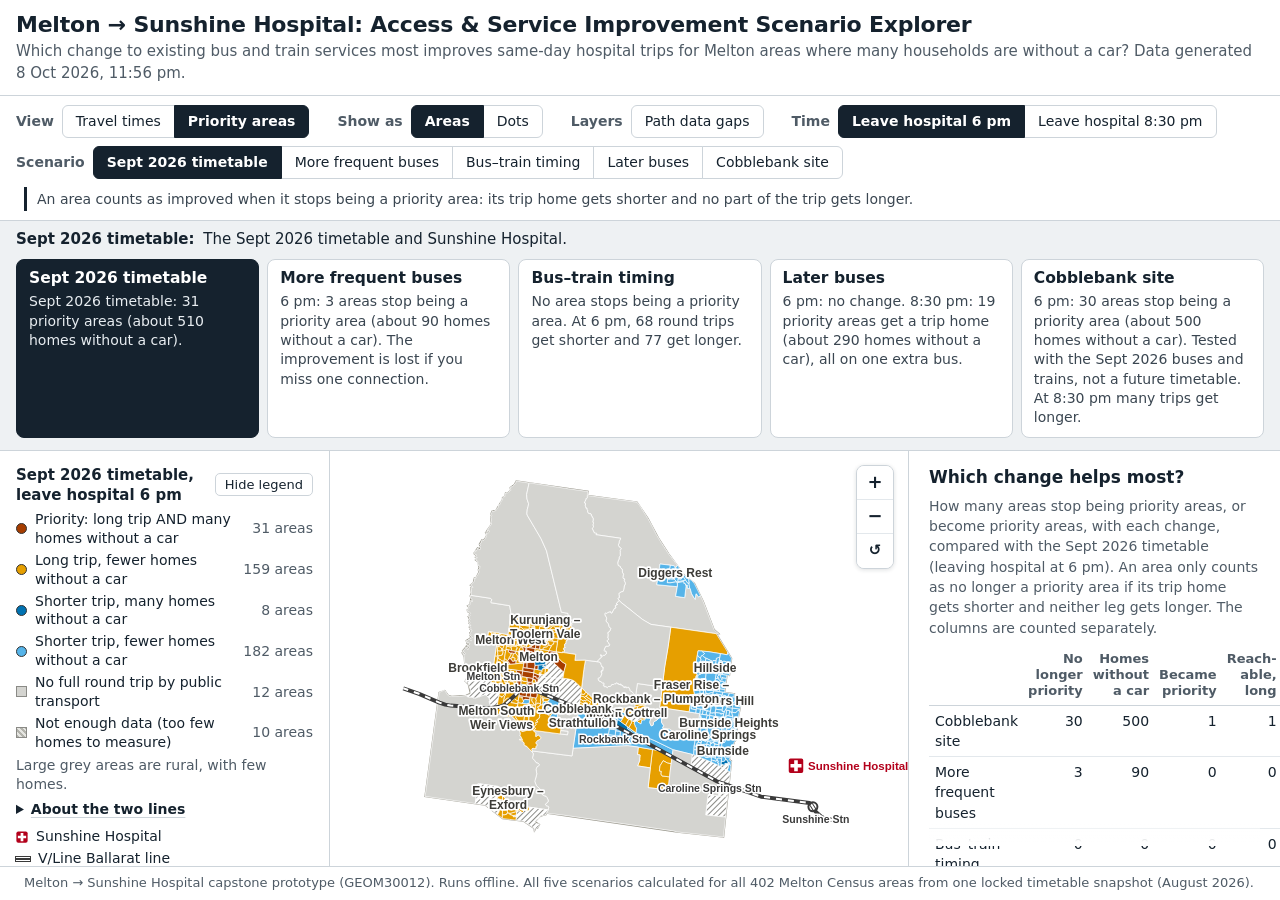
==== commit 437857ce: "Plain wording, What next page, Acknowledgement of Country Wording matches the final poster (Sept 202" ====
--- a/explorer/index.html
+++ b/explorer/index.html
@@ -400,7 +400,7 @@
 
 <header>
   <h1>Melton &rarr; Sunshine Hospital: Access &amp; Service Improvement Scenario Explorer</h1>
-  <div class="sub">Which change to existing bus and train services most improves same-day hospital trips for Melton areas where many households have no car? <span id="generated-note"></span></div>
+  <div class="sub">Which change to existing bus and train services most improves same-day hospital trips for Melton areas where many households are without a car? <span id="generated-note"></span></div>
 </header>
 
 <div class="controls">
@@ -419,7 +419,7 @@
   <div class="control-group">
     <span class="grouplabel">Scenario</span>
     <div id="scenario-buttons"></div>
-    <span class="helped-def" id="helped-def">Helped = the trip home gets shorter and no part of the trip gets longer.</span>
+    <span class="helped-def" id="helped-def">An area counts as improved when it stops being a priority area: its trip home gets shorter and no part of the trip gets longer.</span>
   </div>
   <div class="control-group" id="time-group">
     <span class="grouplabel">Time</span>
@@ -476,11 +476,11 @@
   // desc: the one plain sentence shown under the buttons for the selected
   // scenario (Elvis's wording, 28 Sep 2026).
   var SCENARIOS = [
-    { id: "S0", label: "Today", desc: "Today's timetable and hospital." },
-    { id: "S1", label: "S1 More frequent buses", desc: "One extra bus trip halfway between each pair of existing trips." },
-    { id: "S2", label: "S2 Better bus–train timing", desc: "Bus trip times shifted to meet V/Line trains." },
-    { id: "S3", label: "S3 Later evening buses", desc: "The last bus trips repeated until 10 pm." },
-    { id: "S4", label: "S4 Cobblebank hospital", desc: "New hospital site on today's network — not a future timetable." }
+    { id: "S0", label: "Sept 2026 timetable", desc: "The Sept 2026 timetable and Sunshine Hospital." },
+    { id: "S1", label: "More frequent buses", desc: "One extra bus trip halfway between each pair of existing trips." },
+    { id: "S2", label: "Bus–train timing", desc: "Bus trip times shifted to meet V/Line trains." },
+    { id: "S3", label: "Later buses", desc: "Extra late buses on existing routes, leaving as late as 10 pm." },
+    { id: "S4", label: "Cobblebank site", desc: "The Cobblebank site, tested with the Sept 2026 buses and trains, not a future timetable." }
   ];
   var WINDOWS = [
     { id: "weekday_peak", label: "Weekday peak" },
@@ -544,10 +544,10 @@
   var PRIORITY_CLASSES = [
     // deeper than Okabe-Ito vermillion so it separates from the amber on a
     // projector (all-pairs check: CVD and normal-vision dE >= 20)
-    { id: "high_high", shape: "circle",  fill: "#A63D00", label: "Priority: long trip AND many homes with no car" },
-    { id: "high_low",  shape: "circle",  fill: "#E69F00", label: "Long trip, fewer homes with no car" },
-    { id: "low_high",  shape: "circle",  fill: "#0072B2", label: "Shorter trip, many homes with no car" },
-    { id: "low_low",   shape: "circle",  fill: "#56B4E9", label: "Shorter trip, fewer homes with no car" },
+    { id: "high_high", shape: "circle",  fill: "#A63D00", label: "Priority: long trip AND many homes without a car" },
+    { id: "high_low",  shape: "circle",  fill: "#E69F00", label: "Long trip, fewer homes without a car" },
+    { id: "low_high",  shape: "circle",  fill: "#0072B2", label: "Shorter trip, many homes without a car" },
+    { id: "low_low",   shape: "circle",  fill: "#56B4E9", label: "Shorter trip, fewer homes without a car" },
     // Task 5: own grey styles, never mixed with the four groups (light grey
     // passes the CVD and normal-vision checks against all four colours)
     { id: "undetermined-legs-not-ok", shape: "nodata", fill: "#d4d4d0", label: "No full round trip by public transport" },
@@ -590,7 +590,7 @@
   // priority group (second option). Today's 31 priority areas (6 pm cut)
   // are outlined in the status view.
   var STATUS_CLASSES = [
-    { id: "gained",  fill: "#0072B2", label: "Gets a trip home (had none today)" },
+    { id: "gained",  fill: "#0072B2", label: "Gets a trip home (has none on the Sept 2026 timetable)" },
     { id: "lost",    fill: "#D55E00", label: "Loses its trip home" },
     { id: "both",    fill: "#f7f4ea", label: "Trip home both times" },
     { id: "neither", fill: "#b9b9b4", label: "No trip home either way" }
@@ -918,7 +918,7 @@
   });
 
   var colourButtonsEl = document.getElementById("colour-buttons");
-  [{ id: "status", label: "Trip home vs today" }, { id: "priority", label: "Priority group" }].forEach(function (c) {
+  [{ id: "status", label: "Trip home vs Sept 2026 timetable" }, { id: "priority", label: "Priority areas" }].forEach(function (c) {
     var btn = document.createElement("button");
     btn.className = "window-btn";
     btn.textContent = c.label;
@@ -1178,7 +1178,7 @@
   }
   function largeAreaText(sa1) {
     var n = DISPLAY.large_areas[sa1].carfree_households_rounded;
-    return "1 rural area, " + (n === 0 || n === null || n === undefined ? "fewer than 10" : "about " + fmtInt(n)) + " homes with no car";
+    return "1 rural area, " + (n === 0 || n === null || n === undefined ? "fewer than 10" : "about " + fmtInt(n)) + " homes without a car";
   }
   function largeAreaLabel(sa1, p) {
     // centre of the shape's largest ring (not the trip-start point, which can
@@ -1266,15 +1266,15 @@
     });
     var html = legendHead();
     if (state.legendCollapsed) { el.innerHTML = html; return; }
-    html += '<div class="view-note" style="margin-top:0;border:0;font-style:normal;color:var(--text)">Trip home leaving hospital at 8:30 pm, compared with today at the same time.' +
-      (state.scenario === "S4" ? " Today = from Sunshine Hospital; S4 = from the Cobblebank site." : "") + '</div>';
+    html += '<div class="view-note" style="margin-top:0;border:0;font-style:normal;color:var(--text)">Trip home leaving hospital at 8:30 pm, compared with the Sept 2026 timetable at the same time.' +
+      (state.scenario === "S4" ? " On the Sept 2026 timetable the trip home starts at Sunshine Hospital; with the Cobblebank site it starts at Cobblebank." : "") + '</div>';
     html += '<div class="status-key">';
     STATUS_CLASSES.forEach(function (c) {
       html += '<div class="status-row" data-k="' + c.id + '" data-n="' + (counts[c.id] || 0) + '"><span class="swatch" style="background:' + c.fill +
         ';border:1px solid #8a8a86"></span><span class="lbl">' + c.label + '</span><span class="cnt">' + (counts[c.id] || 0) + ' areas</span></div>';
     });
     html += '<div class="status-row" data-k="priority31" data-n="' + nP + '"><span class="swatch" style="background:none;border:2px solid #1f1f1d"></span>' +
-      '<span class="lbl">Outlined: priority area today (6 pm)</span><span class="cnt">' + nP + ' areas</span></div>';
+      '<span class="lbl">Outlined: priority area at 6 pm</span><span class="cnt">' + nP + ' areas</span></div>';
     html += '</div><div class="rural-note">Large shapes are rural areas, with few homes.</div>';
     html += contextLegendRows(destinationFor(state.scenario).label);
     el.innerHTML = html;
@@ -1307,8 +1307,8 @@
       if ((counts.high_high || 0) > n0) {
         var nNew = 0;
         allSa1Ids.forEach(function (id) { var r = precFor(state.scenario, id); if (r && r.moved_in === true && r.moved_in_kind === "newly") nNew++; });
-        html += '<div class="why-note">More priority areas here (' + (counts.high_high || 0) + ') than today at 8:30 pm (' + n0 + '). ' +
-          plural(nNew, "area", "areas") + ' had no trip home today and now have one, but it is long.</div>';
+        html += '<div class="why-note">More priority areas here (' + (counts.high_high || 0) + ') than on the Sept 2026 timetable at 8:30 pm (' + n0 + '). ' +
+          plural(nNew, "area", "areas") + ' had no trip home on the Sept 2026 timetable and now have one, but it is long.</div>';
       }
     }
     html += '<div class="status-key">';
@@ -1321,12 +1321,12 @@
     html += '</div>' + RURAL_NOTE;
 
     if (state.scenario !== "S0") {
-      if (EXPORT_MODE) html += '<div class="rural-note">Symbols shown for today’s ' + Object.keys(PRIORITY31).length + ' priority areas only.</div>';
+      if (EXPORT_MODE) html += '<div class="rural-note">Symbols shown only for the ' + Object.keys(PRIORITY31).length + ' priority areas on the Sept 2026 timetable.</div>';
       html += '<div class="status-key" style="margin-top:6px;">' +
-        '<div class="status-row"><span class="swatch swatch-ring"></span><span class="lbl">Helped: left the priority group (vs today)</span><span class="cnt">' + nOut + '</span></div>' +
-        '<div class="status-row"><span class="swatch swatch-sqring"></span><span class="lbl">Got worse: joined the priority group</span><span class="cnt">' + nInW + '</span></div>' +
+        '<div class="status-row"><span class="swatch swatch-ring"></span><span class="lbl">No longer a priority area</span><span class="cnt">' + nOut + '</span></div>' +
+        '<div class="status-row"><span class="swatch swatch-sqring"></span><span class="lbl">Became a priority area</span><span class="cnt">' + nInW + '</span></div>' +
         '<div class="status-row"><span class="swatch swatch-sqring-dash"></span><span class="lbl">Now reachable, but trip still long</span><span class="cnt">' + nInN + '</span></div>' +
-        '<div class="status-row">' + markerSwatch("gained") + '<span class="lbl">' + (state.time === "830pm" ? "Gets a trip home (had none), other areas" : "Gets a complete trip (had none), other areas") + '</span><span class="cnt">' + nGain + '</span></div>' +
+        '<div class="status-row">' + markerSwatch("gained") + '<span class="lbl">' + (state.time === "830pm" ? "Gets a trip home (has none on the Sept 2026 timetable), other areas" : "Gets a complete trip (has none on the Sept 2026 timetable), other areas") + '</span><span class="cnt">' + nGain + '</span></div>' +
         '<div class="status-row">' + markerSwatch("lost") + '<span class="lbl">' + (state.time === "830pm" ? "Loses its trip home" : "Loses its complete trip") + '</span><span class="cnt">' + nLost + '</span></div>' +
         '<div class="status-row"><svg width="11" height="13" style="flex:0 0 auto"><line x1="2" y1="13" x2="2" y2="1" stroke="#000" stroke-width="1.4"/><polygon points="2,1 9,3.5 2,6" fill="#000"/></svg>' +
         '<span class="lbl">Rural-edge area (homes spread ' + fmtInt(B14_CUTOFF_M) + ' m or more from the area centre): result less certain. Flagged, not excluded.</span><span class="cnt">' + nFlag + '</span></div>' +
@@ -1335,8 +1335,8 @@
 
     html += '<details class="cut-details"' + (EXPORT_MODE ? ' open' : '') + '><summary>About the two lines</summary><div class="cut-note">' +
       '<div><b>Access-difficulty cut: ' + fmt(ACCESS_CUT) + ' min</b> for the full round trip (trip there, including waiting, plus trip home). ' +
-      'This is the middle value for Melton today, leaving hospital at 6 pm (' + ACCESS_CUT_N + ' areas). The same line is used for every scenario and both times.</div>' +
-      '<div style="margin-top:3px;"><b>Dependency cut: ' + (DEPENDENCY_CUT * 100).toFixed(1) + '% of households have no car.</b> ' +
+      'This is the middle value for Melton on the Sept 2026 timetable, leaving hospital at 6 pm (' + ACCESS_CUT_N + ' areas). The same line is used for every scenario and both times.</div>' +
+      '<div style="margin-top:3px;"><b>Dependency cut: ' + (DEPENDENCY_CUT * 100).toFixed(1) + '% of households are without a car.</b> ' +
       'The top 10% of the ' + DEPENDENCY_CUT_N + ' areas with a car-ownership measure, kept the same.</div>' +
       '<div style="margin-top:3px;">Priority area = above both lines. These lines sort areas into groups; they are not a judgement of what trip is reasonable.</div>' +
       '</div></details>';
@@ -1357,10 +1357,10 @@
     var el = document.getElementById("ranking-panel");
     if (!isPriority) { el.style.display = "none"; return; }
     if (state.time === "830pm") {
-      var lh = '<h2>Leaving hospital at 8:30 pm</h2><div class="sub">Compared with today at the same time. The same two lines as at 6 pm.</div>' +
-        '<table class="rank"><tr><th></th><th>Helped</th><th>Got worse</th><th>Reach&shy;able, long</th><th>Trip home gained</th><th>Trip home lost</th></tr>';
+      var lh = '<h2>Leaving hospital at 8:30 pm</h2><div class="sub">Compared with the Sept 2026 timetable at the same time. The same two lines as at 6 pm.</div>' +
+        '<table class="rank"><tr><th></th><th>No longer priority</th><th>Became priority</th><th>Reach&shy;able, long</th><th>Gets trip home</th><th>Loses trip home</th></tr>';
       DISPLAY.late_summary.forEach(function (r) {
-        lh += '<tr' + (r.scenario === state.scenario ? ' class="current"' : '') + '><td title="' + scenarioLabel(r.scenario) + '">' + r.scenario + '</td><td>' + r.moved_out +
+        lh += '<tr' + (r.scenario === state.scenario ? ' class="current"' : '') + '><td>' + scenarioLabel(r.scenario) + '</td><td>' + r.moved_out +
           '</td><td>' + r.moved_in_worse + '</td><td>' + r.moved_in_newly_reachable_long + '</td><td>' + r.restored_areas + '</td><td>' + r.lost_areas + '</td></tr>';
       });
       el.innerHTML = lh + '</table>';
@@ -1369,20 +1369,20 @@
     }
     var rows = priority.ranking;
     var html = '<h2>Which change helps most?</h2>' +
-      '<div class="sub">Number of priority areas each change moves out of, and into, the priority group compared with today (leaving hospital at 6 pm). An area only counts as moved out if its trip home gets shorter and neither leg gets longer. The columns are counted separately.</div>' +
-      '<table class="rank"><tr><th></th><th>Helped</th><th>Homes with no car</th><th>Got worse</th><th>Reach&shy;able, long</th></tr>';
+      '<div class="sub">How many areas stop being priority areas, or become priority areas, with each change, compared with the Sept 2026 timetable (leaving hospital at 6 pm). An area only counts as no longer a priority area if its trip home gets shorter and neither leg gets longer. The columns are counted separately.</div>' +
+      '<table class="rank"><tr><th></th><th>No longer priority</th><th>Homes without a car</th><th>Became priority</th><th>Reach&shy;able, long</th></tr>';
     rows.forEach(function (r) {
       var kinds = DISPLAY.moved_in_kind_6pm[r.scenario] || {}, nw = 0, nn = 0;
       Object.keys(kinds).forEach(function (id) { if (kinds[id] === "newly") nn++; else nw++; });
-      html += '<tr' + (r.scenario === state.scenario ? ' class="current"' : '') + '><td title="' + scenarioLabel(r.scenario) + '">' + r.scenario +
+      html += '<tr' + (r.scenario === state.scenario ? ' class="current"' : '') + '><td>' + scenarioLabel(r.scenario) +
         '</td><td>' + r.moved_out + '</td><td>' + fmtInt(r.carfree_households_moved_out) + '</td><td>' + nw + '</td><td>' + nn + '</td></tr>';
     });
     html += '</table>';
 
-    html += '<div class="sub" style="margin-top:8px;">Also compared with today, for all areas (not part of the counts above):</div>' +
-      '<table class="rank"><tr><th>Scenario</th><th>Areas gaining a trip home</th><th>Areas losing a trip home</th><th>Typical change in round trip, min (middle half)</th></tr>';
+    html += '<div class="sub" style="margin-top:8px;">Also compared with the Sept 2026 timetable, for all areas (not part of the counts above):</div>' +
+      '<table class="rank"><tr><th>Change</th><th>Areas that get a trip home</th><th>Areas that lose a trip home</th><th>Typical change in round trip, min (middle half)</th></tr>';
     rows.forEach(function (r) {
-      html += '<tr' + (r.scenario === state.scenario ? ' class="current"' : '') + '><td>' + r.scenario +
+      html += '<tr' + (r.scenario === state.scenario ? ' class="current"' : '') + '><td>' + scenarioLabel(r.scenario) +
         '</td><td>' + r.gained_feasible_journey + '</td><td>' + r.lost_feasible_journey +
         '</td><td>' + signedMin(r.complete_return_delta_median) + '<div class="iqr">' + signedMin(r.complete_return_delta_q25) + ' to ' +
         signedMin(r.complete_return_delta_q75) + '</div></td></tr>';
@@ -1395,21 +1395,21 @@
 
   // ---- Task 5: result cards. Every number comes from MELTON_DATA.display.cards
   // (R/08_export.R, read from the result files); only the words are fixed here.
-  var CARD_TITLES = { S0: "Today", S1: "S1 More frequent buses", S2: "S2 Better bus–train timing", S3: "S3 Later evening buses", S4: "S4 Cobblebank hospital" };
+  var CARD_TITLES = { S0: "Sept 2026 timetable", S1: "More frequent buses", S2: "Bus–train timing", S3: "Later buses", S4: "Cobblebank site" };
   function plural(n, one, many) { return fmtInt(n) + " " + (n === 1 ? one : many); }
   function cardText(id) {
     var c = DISPLAY.cards[id];
-    if (id === "S0") return "Today: " + plural(c.priority_areas, "priority area", "priority areas") + " (about " + fmtInt(c.carfree_households) + " homes with no car).";
-    if (id === "S1") return "6 pm: " + plural(c.helped_6pm, "area", "areas") + " helped (about " + fmtInt(c.households_6pm) + " homes with no car). " +
-      (c.helped_6pm_miss10 === 0 && c.helped_6pm_miss20 === 0 ? "Not kept if you miss one connection."
-        : fmtInt(Math.min(c.helped_6pm_miss10, c.helped_6pm_miss20)) + " kept if you miss one connection.");
-    if (id === "S2") return (c.helped_6pm === 0 && c.helped_830pm === 0 ? "No area helped. " : plural(c.helped_6pm, "area", "areas") + " helped at 6 pm. ") +
+    if (id === "S0") return "Sept 2026 timetable: " + plural(c.priority_areas, "priority area", "priority areas") + " (about " + fmtInt(c.carfree_households) + " homes without a car).";
+    if (id === "S1") return "6 pm: " + plural(c.helped_6pm, "area stops", "areas stop") + " being a priority area (about " + fmtInt(c.households_6pm) + " homes without a car). " +
+      (c.helped_6pm_miss10 === 0 && c.helped_6pm_miss20 === 0 ? "The improvement is lost if you miss one connection."
+        : fmtInt(Math.min(c.helped_6pm_miss10, c.helped_6pm_miss20)) + " still improved if you miss one connection.");
+    if (id === "S2") return (c.helped_6pm === 0 && c.helped_830pm === 0 ? "No area stops being a priority area. " : plural(c.helped_6pm, "area stops", "areas stop") + " being a priority area at 6 pm. ") +
       "At 6 pm, " + fmtInt(c.shorter_6pm) + " round trips get shorter and " + fmtInt(c.longer_6pm) + " get longer.";
-    if (id === "S3") return (c.helped_6pm === 0 && c.moved_in_6pm === 0 && c.changed_6pm === 0 ? "6 pm: no change. " : "6 pm: " + plural(c.helped_6pm, "area", "areas") + " helped. ") +
+    if (id === "S3") return (c.helped_6pm === 0 && c.moved_in_6pm === 0 && c.changed_6pm === 0 ? "6 pm: no change. " : "6 pm: " + plural(c.helped_6pm, "area stops", "areas stop") + " being a priority area. ") +
       "8:30 pm: " + plural(c.priority_restored_830pm, "priority area gets", "priority areas get") + " a trip home (about " +
-      fmtInt(c.priority_restored_households_830pm) + " homes with no car)" + (c.restored_final_ride_routes === 1 ? ", all on one extra bus." : ".");
-    if (id === "S4") return "6 pm: " + plural(c.helped_6pm, "area", "areas") + " helped (about " + fmtInt(c.households_6pm) + " homes with no car). " +
-      "New site on today's network, not a future timetable." + (c.trip_home_longer_830pm > c.trip_home_shorter_830pm ? " At 8:30 pm many trips get longer." : "");
+      fmtInt(c.priority_restored_households_830pm) + " homes without a car)" + (c.restored_final_ride_routes === 1 ? ", all on one extra bus." : ".");
+    if (id === "S4") return "6 pm: " + plural(c.helped_6pm, "area stops", "areas stop") + " being a priority area (about " + fmtInt(c.households_6pm) + " homes without a car). " +
+      "Tested with the Sept 2026 buses and trains, not a future timetable." + (c.trip_home_longer_830pm > c.trip_home_shorter_830pm ? " At 8:30 pm many trips get longer." : "");
     return "";
   }
   function renderCards() {
@@ -1795,7 +1795,7 @@
 
     var pc = prec ? PRIORITY_CLASS_BY_ID[prec.quadrant] : null;
     html += row("Group", pc ? pc.label : "—");
-    html += row("Change vs today", prec ? moveText(sa1, prec) : "—");
+    html += row("Change vs Sept 2026 timetable", prec ? moveText(sa1, prec) : "—");
 
     var noCar;
     if (o.dependency_axis_status === "dependency-eligible" && o.zero_vehicle_share !== null && o.zero_vehicle_share !== undefined) {
@@ -1803,7 +1803,7 @@
     } else {
       noCar = "not used — " + (DEPENDENCY_AXIS_REASON[o.dependency_axis_status] || o.dependency_axis_status);
     }
-    html += row("No car", noCar);
+    html += row("Homes without a car", noCar);
 
     var rural = o.rural_edge === true
       ? "Yes: homes spread " + fmt(o.centroid_dist_m) + " m from the area centre (" + fmtInt(B14_CUTOFF_M) + " m or more). Flagged, not excluded."
@@ -1823,19 +1823,19 @@
   }
 
   function moveText(sa1, prec) {
-    if (state.scenario === "S0") return "— (S0 is the baseline)";
+    if (state.scenario === "S0") return "— (this is the Sept 2026 timetable)";
     if (prec.moved_out === null || prec.moved_out === undefined) return "Not applicable";
     var parts = [];
-    if (prec.moved_out === true) parts.push("Helped: left the priority group");
-    if (prec.moved_in === true) parts.push(prec.moved_in_kind === "newly" ? "Now reachable, but trip still long" : "Got worse: joined the priority group");
-    if (prec.gained) parts.push(state.time === "830pm" ? "Gets a trip home (had none)" : "Gained a complete trip");
+    if (prec.moved_out === true) parts.push("No longer a priority area");
+    if (prec.moved_in === true) parts.push(prec.moved_in_kind === "newly" ? "Now reachable, but trip still long" : "Became a priority area");
+    if (prec.gained) parts.push(state.time === "830pm" ? "Gets a trip home (has none on the Sept 2026 timetable)" : "Gets a complete trip (has none on the Sept 2026 timetable)");
     if (prec.lost) parts.push(state.time === "830pm" ? "Loses its trip home" : "Lost its complete trip");
     if (parts.length) return parts.join("; ");
     var s0 = precFor("S0", sa1);
-    if (!s0 || s0.quadrant === prec.quadrant) return "Same group as S0";
+    if (!s0 || s0.quadrant === prec.quadrant) return "Same group as on the Sept 2026 timetable";
     var s0pc = PRIORITY_CLASS_BY_ID[s0.quadrant];
-    return "Different group from S0 (was: " + (s0pc ? s0pc.label : s0.quadrant) + ")" +
-      (s0.quadrant === "high_high" ? "; does not meet the full moved-out rule" : "");
+    return "Different group from the Sept 2026 timetable (was: " + (s0pc ? s0pc.label : s0.quadrant) + ")" +
+      (s0.quadrant === "high_high" ? "; does not meet the full rule for no longer being a priority area" : "");
   }
 
   function showDetail(sa1) {
@@ -1953,10 +1953,10 @@
   // export layouts (#export=map | chart). Used by tools/make_exports.sh.
   var EXPORT_TITLES = {
     S0: "Where is Sunshine Hospital hardest to reach without a car?",
-    S1: "More frequent buses: which areas are helped?",
-    S2: "Better bus–train timing: which areas are helped?",
-    S3: "Later evening buses: who gets a trip home?",
-    S4: "Hospital at the Cobblebank site: which areas are helped?"
+    S1: "More frequent buses: which areas stop being priority areas?",
+    S2: "Bus–train timing: which areas stop being priority areas?",
+    S3: "Later buses: who gets a trip home?",
+    S4: "Cobblebank site: which areas stop being priority areas?"
   };
   function roundedBar(x, y, w, h, r) {
     r = Math.min(r, w, h / 2);
@@ -1998,7 +1998,7 @@
         var val = r[se.key], w = plotW * val / niceMax;
         if (w > 0) {
           var bar = svgEl("path", { d: roundedBar(left, y, w, barH, 4), fill: se.color });
-          bar.appendChild(svgTitle(CARD_TITLES[r.scenario] + ", " + se.label.toLowerCase() + ": about " + fmtInt(val) + " homes with no car (" + plural(r[se.areas], "area", "areas") + ")"));
+          bar.appendChild(svgTitle(CARD_TITLES[r.scenario] + ", " + se.label.toLowerCase() + ": about " + fmtInt(val) + " homes without a car (" + plural(r[se.areas], "area", "areas") + ")"));
           s.appendChild(bar);
         }
         var vt = svgEl("text", { x: left + w + 8, y: y + barH / 2 + 5, "class": "chart-text" });
@@ -2011,33 +2011,33 @@
   }
   var STATUS_TITLES = {
     S1: "More frequent buses: who has a trip home?",
-    S2: "Better bus–train timing: who has a trip home?",
-    S3: "Later evening buses: who gets a trip home?",
-    S4: "Hospital at the Cobblebank site: who has a trip home?"
+    S2: "Bus–train timing: who has a trip home?",
+    S3: "Later buses: who gets a trip home?",
+    S4: "Cobblebank site: who has a trip home?"
   };
   function setupExport(kind) {
     EXPORT_MODE = true;
     document.body.classList.add("export-mode");
     document.getElementById("export-foot").textContent = DISPLAY.sources + " " + DISPLAY.chart.people_counts_note +
-      " Helped = the trip home gets shorter and no part of the trip gets longer. Timetabled trips on Wed 9 Sep 2026; delays are not modelled.";
+      " An area counts as improved when it stops being a priority area: its trip home gets shorter and no part of the trip gets longer. Timetabled trips on Wed 9 Sep 2026; delays are not modelled.";
     var host = document.getElementById("export-chart");
     if (kind === "chart6") {
       document.body.classList.add("export-chart");
-      document.getElementById("export-title").textContent = "Homes with no car in areas helped, leaving hospital at 6 pm";
-      document.getElementById("export-sub").textContent = "An area is helped when it leaves the priority group (long trip to hospital AND many homes with no car). Compared with today.";
+      document.getElementById("export-title").textContent = "Homes without a car in areas that stop being priority areas, leaving hospital at 6 pm";
+      document.getElementById("export-sub").textContent = "A priority area has a long trip to hospital AND many homes without a car. Compared with the Sept 2026 timetable.";
       drawBars(host, DISPLAY.chart.rows_6pm,
-        [{ key: "households_helped", areas: "areas_helped", label: "Homes with no car in areas helped", short: "", color: "#0072B2" }],
-        "Homes with no car (rounded to the nearest 10)");
+        [{ key: "households_helped", areas: "areas_helped", label: "Homes without a car in areas that stop being priority areas", short: "", color: "#0072B2" }],
+        "Homes without a car (rounded to the nearest 10)");
       return;
     }
     if (kind === "chart830") {
       document.body.classList.add("export-chart");
-      document.getElementById("export-title").textContent = "Homes with no car that gain or lose a trip home, leaving hospital at 8:30 pm";
-      document.getElementById("export-sub").textContent = "Compared with today at 8:30 pm. For S4 the trip home starts at the Cobblebank site, today at Sunshine Hospital.";
+      document.getElementById("export-title").textContent = "Homes without a car that get or lose a trip home, leaving hospital at 8:30 pm";
+      document.getElementById("export-sub").textContent = "Compared with the Sept 2026 timetable at 8:30 pm. For the Cobblebank site the trip home starts at the Cobblebank site; on the Sept 2026 timetable it starts at Sunshine Hospital.";
       drawBars(host, DISPLAY.chart.rows_830pm,
-        [{ key: "households_gain", areas: "areas_gain", label: "Gain a trip home (had none)", short: "Gain", color: "#0072B2" },
+        [{ key: "households_gain", areas: "areas_gain", label: "Get a trip home", short: "Get", color: "#0072B2" },
          { key: "households_lose", areas: "areas_lose", label: "Lose their trip home", short: "Lose", color: "#D55E00" }],
-        "Homes with no car (rounded to the nearest 10)");
+        "Homes without a car (rounded to the nearest 10)");
       return;
     }
     var title = useStatusView() ? STATUS_TITLES[state.scenario] : EXPORT_TITLES[state.scenario];
@@ -2048,7 +2048,7 @@
   // 8:30 pm subtitle, from display.chart.rows_830pm (late_window_summary.csv)
   function lateStatusText(scen) {
     var r = DISPLAY.chart.rows_830pm.filter(function (x) { return x.scenario === scen; })[0];
-    var txt = "8:30 pm: " + plural(r.areas_gain, "area gains", "areas gain") + " a trip home (about " + fmtInt(r.households_gain) + " homes with no car), " +
+    var txt = "8:30 pm: " + plural(r.areas_gain, "area gets", "areas get") + " a trip home (about " + fmtInt(r.households_gain) + " homes without a car), " +
       (r.areas_lose === 0 ? "none lose one." : fmtInt(r.areas_lose) + " lose one (about " + fmtInt(r.households_lose) + ").");
     if (scen === "S4") txt += " The trip home starts at the Cobblebank site.";
     if (scen === "S3" && DISPLAY.cards.S3.restored_final_ride_routes === 1) txt += " All " + fmtInt(r.areas_gain) + " depend on one extra bus.";
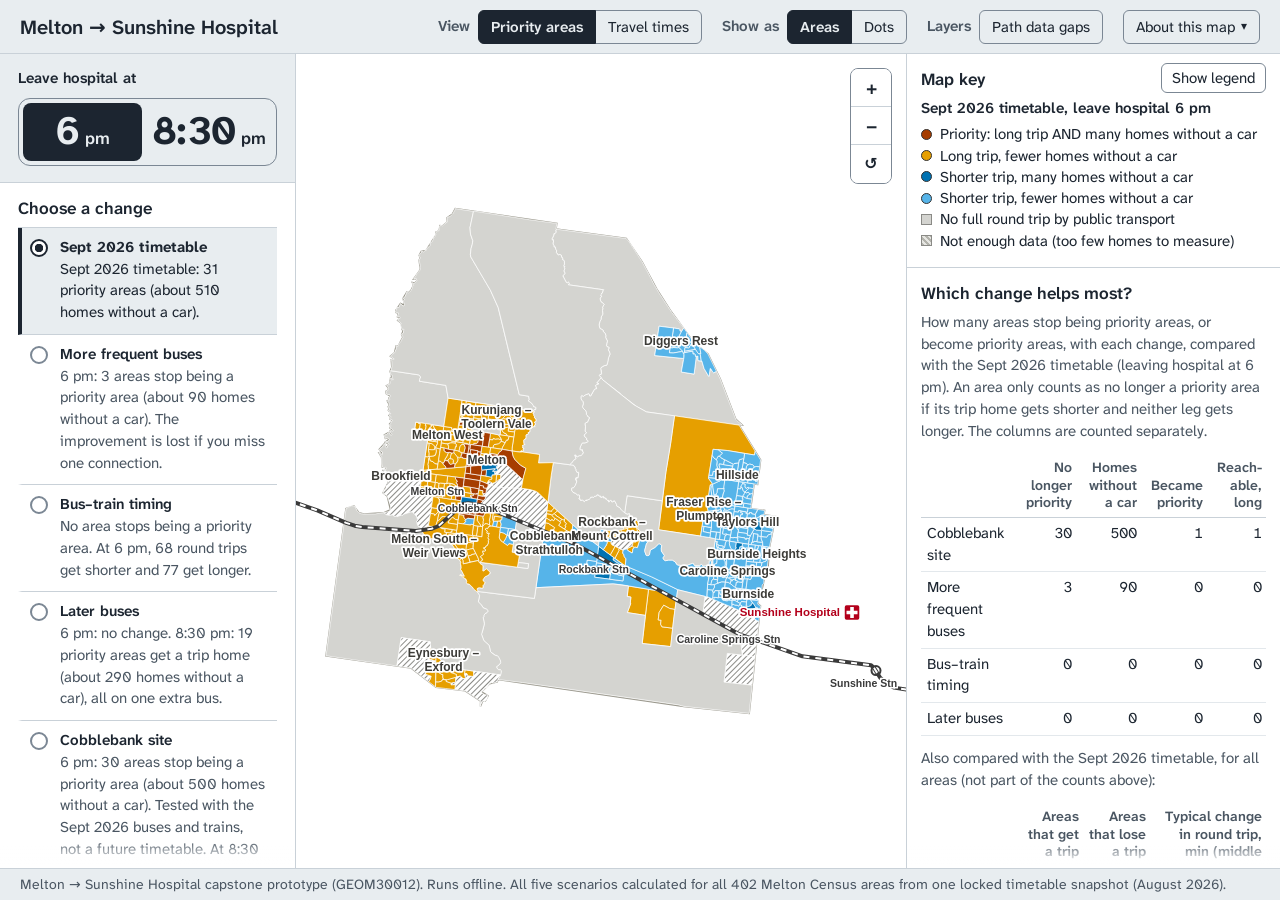
==== commit f54f9c74: "Explorer redesign: time switch, one change list, map key, offline fonts" ====
--- a/explorer/index.html
+++ b/explorer/index.html
@@ -2,272 +2,278 @@
 <html lang="en">
 <head>
 <meta charset="UTF-8">
+<meta name="viewport" content="width=device-width, initial-scale=1">
+<link rel="icon" href="data:,">
 <title>Melton &rarr; Sunshine Hospital: Access Explorer</title>
 <style>
-  /* Design polish (Oct 2026): display only. Chrome is cool neutral + one dark
-     ink, so nothing around the map competes with the map's own colours.
-     System fonts only (offline): Segoe UI Variable on Windows 11. */
+  /* Explorer redesign (Oct 2026): display only. The map fills the screen; the
+     time you leave hospital is the main control, and the page chrome (not the
+     map) turns from overcast to dusk at 8:30 pm. Map colours are unchanged.
+     One type family, Atkinson Hyperlegible Next (SIL OFL), local files in
+     fonts/. SVG map labels and chart text keep their own font, as before. */
+  @font-face { font-family: "Atkinson Hyperlegible Next"; font-style: normal; font-weight: 400; font-display: swap;
+    src: url("fonts/atkinson-hyperlegible-next-latin-400-normal.woff2") format("woff2"); }
+  @font-face { font-family: "Atkinson Hyperlegible Next"; font-style: normal; font-weight: 600; font-display: swap;
+    src: url("fonts/atkinson-hyperlegible-next-latin-600-normal.woff2") format("woff2"); }
+  @font-face { font-family: "Atkinson Hyperlegible Next"; font-style: normal; font-weight: 700; font-display: swap;
+    src: url("fonts/atkinson-hyperlegible-next-latin-700-normal.woff2") format("woff2"); }
+
   :root {
-    --bg: #eef1f3;          /* page and bands */
-    --panel: #ffffff;       /* surfaces */
-    --border: #cdd4da;      /* rules */
-    --rule-soft: #e3e8ec;
-    --text: #15222e;        /* ink */
-    --ink-soft: #3a4651;
-    --muted: #4f5b66;       /* 7:1 on white */
-    --accent: #15222e;      /* active state = ink, not a map colour */
-    --tint: #e4eaef;        /* current row, notes */
-    --font: "Segoe UI Variable Text", "Segoe UI", system-ui, -apple-system, "Helvetica Neue", Arial, sans-serif;
-    --font-display: "Segoe UI Variable Display", "Segoe UI", system-ui, -apple-system, "Helvetica Neue", Arial, sans-serif;
+    --ink: #1C2530;          /* text, selected state: 15.48:1 on white */
+    --overcast: #E8EDF0;     /* 6 pm chrome */
+    --dusk: #2F3654;         /* 8:30 pm chrome */
+    --dusk-ink: #EEF0F7;     /* text on dusk: 10.38:1 */
+    --panel: #FFFFFF;
+    --muted: #4A5662;        /* 7.50:1 on white, 6.36:1 on overcast */
+    --dusk-muted: #C3C8DA;   /* 7.09:1 on dusk */
+    --rule: #C9D1D8;         /* decorative rules only */
+    --edge: #7B8794;         /* control borders: 3.66:1 on white, 3.10:1 on overcast */
+    --dusk-edge: #9AA3C2;    /* control borders on dusk: 4.72:1 */
+    --tint: #E8EDF0;         /* selected row, notes */
+    --hover: #F3F5F7;
+    /* the chrome follows the time (set by render() on <body>) */
+    --chrome: var(--overcast);
+    --chrome-ink: var(--ink);
+    --chrome-muted: var(--muted);
+    --chrome-edge: var(--edge);
+    --chrome-hover: rgba(28, 37, 48, 0.08);
+    /* names the drawing and legend code already uses */
+    --text: var(--ink);
+    --ink-soft: var(--muted);
+    --bg: var(--tint);
+    --border: var(--rule);
+    --rule-soft: #E3E8EC;
+    --accent: var(--ink);
+    --font: "Atkinson Hyperlegible Next", "Segoe UI", system-ui, -apple-system, Arial, sans-serif;
+    --font-display: var(--font);
+    --left-w: 296px;
+    --right-w: 374px;
+    --peek: 52px;
+  }
+  body[data-dusk="1"] {
+    --chrome: var(--dusk);
+    --chrome-ink: var(--dusk-ink);
+    --chrome-muted: var(--dusk-muted);
+    --chrome-edge: var(--dusk-edge);
+    --chrome-hover: rgba(238, 240, 247, 0.12);
   }
   * { box-sizing: border-box; }
+  html { height: 100%; }
   body {
     margin: 0;
+    height: 100vh; height: 100dvh;
+    overflow: hidden;
+    display: grid;
+    grid-template-rows: auto minmax(0, 1fr) auto;
+    grid-template-columns: minmax(0, 1fr);
     font-family: var(--font);
-    font-size: 14px;
+    font-size: 15px;
     line-height: 1.45;
-    background: var(--bg);
-    color: var(--text);
-    display: flex;
-    flex-direction: column;
-    height: 100vh;
+    color: var(--ink);
+    background: var(--chrome);
     -webkit-font-smoothing: antialiased;
   }
-  button, select { font-family: inherit; }
-  :focus-visible { outline: 2px solid var(--text); outline-offset: 2px; }
-
-  /* ---- header ---- */
-  header {
-    padding: 12px 24px 10px 24px;
-    background: var(--panel);
-    border-bottom: 1px solid var(--border);
-  }
-  header h1 {
-    font-family: var(--font-display);
-    font-size: 22px; font-weight: 650; line-height: 1.2;
-    letter-spacing: -0.01em;
-    margin: 0 0 3px 0;
-  }
-  header .sub { font-size: 15px; color: var(--muted); }
-
-  /* ---- controls: labelled segmented groups ---- */
-  .controls {
-    display: flex;
-    flex-wrap: wrap;
-    gap: 8px 28px;
-    align-items: center;
-    padding: 9px 24px;
-    border-bottom: 1px solid var(--border);
-    background: var(--panel);
-    font-size: 14px;
-  }
-  .control-group { display: flex; align-items: center; gap: 8px; flex-wrap: wrap; }
-  .control-group .grouplabel { color: var(--muted); font-weight: 600; }
-  .control-group > div { display: inline-flex; }
-  /* scenario picker on its own row, after the view switches */
-  .control-group:has(#scenario-buttons) { order: 10; flex-basis: 100%; }
-  button.scenario-btn, button.window-btn, button.view-btn {
-    padding: 5px 13px;
-    min-height: 33px;
-    border: 1px solid var(--border);
-    background: var(--panel);
-    color: var(--text);
-    border-radius: 0;
-    margin-left: -1px;
-    cursor: pointer;
-    font-size: 14px;
-    line-height: 1.2;
-    white-space: nowrap;
-  }
-  .control-group > div > button:first-child { border-radius: 6px 0 0 6px; margin-left: 0; }
-  .control-group > div > button:last-child { border-radius: 0 6px 6px 0; }
-  .control-group > div > button:only-child { border-radius: 6px; }
-  button.scenario-btn:hover, button.window-btn:hover, button.view-btn:hover { background: var(--bg); }
-  button.scenario-btn.active, button.window-btn.active, button.view-btn.active {
-    background: var(--accent);
-    color: #fff;
-    border-color: var(--accent);
-    position: relative; z-index: 1;
-    font-weight: 600;
-  }
-  button.scenario-btn:disabled {
-    color: #8b949c;
-    background: var(--bg);
-    cursor: not-allowed;
-  }
-  button.window-btn:disabled, select#metric-select:disabled { color: #8b949c; background: var(--bg); cursor: not-allowed; }
-  select#metric-select {
-    padding: 5px 8px; min-height: 34px; font-size: 14px;
-    border: 1px solid var(--border); border-radius: 6px; background: var(--panel); color: var(--text);
-  }
-  .helped-def {
-    font-size: 14px; color: var(--ink-soft);
-    border-left: 3px solid var(--text); padding: 2px 0 2px 10px; margin-left: 8px;
-  }
-
-  /* ---- scenario line and result cards ---- */
-  #scenario-desc {
-    padding: 8px 24px; background: var(--bg);
-    font-size: 15px; color: var(--text);
-  }
-  #scenario-desc b { font-weight: 650; margin-right: 4px; }
-  #cards {
-    display: flex; gap: 10px; padding: 0 24px 12px 24px;
-    background: var(--bg); border-bottom: 1px solid var(--border); overflow-x: auto;
-  }
+  button, select, input { font-family: inherit; font-size: inherit; }
+  :focus-visible { outline: 2px solid var(--ink); outline-offset: 2px; }
+  .chrome :focus-visible { outline-color: var(--chrome-ink); }
+  .vh { position: absolute !important; width: 1px; height: 1px; margin: -1px; padding: 0; overflow: hidden; clip: rect(0 0 0 0); white-space: nowrap; border: 0; }
+  /* the only motion that is not a direct answer to a click: overcast -> dusk */
+  .chrome { transition: background-color 0.3s ease, color 0.3s ease, border-color 0.3s ease; }
+  body.preload *, body.preload *::before, body.preload *::after { transition: none !important; }
+
+  /* ---- header: title + toolbar, one line ---- */
+  #app-head {
+    position: relative; z-index: 30;
+    display: flex; align-items: center; gap: 16px 24px;
+    padding: 8px 20px;
+    min-height: 54px;
+    background: var(--chrome); color: var(--chrome-ink);
+    border-bottom: 1px solid var(--rule);
+  }
+  #app-head h1 { margin: 0; font-size: 20px; line-height: 26px; font-weight: 600; white-space: nowrap; }
+  .toolbar { margin-left: auto; display: flex; align-items: center; gap: 10px 20px; flex-wrap: wrap; justify-content: flex-end; }
+  .control-group { display: flex; align-items: center; gap: 8px; }
+  .grouplabel { color: var(--chrome-muted); font-weight: 600; }
+  .seg { display: inline-flex; }
+  /* segmented buttons, on the chrome colour */
+  button.view-btn, button.window-btn, .chrome-btn {
+    min-height: 34px; padding: 4px 12px;
+    border: 1px solid var(--chrome-edge); border-radius: 0; margin-left: -1px;
+    background: transparent; color: var(--chrome-ink);
+    line-height: 1.2; white-space: nowrap; cursor: pointer;
+  }
+  .seg > button:first-child { border-radius: 6px 0 0 6px; margin-left: 0; }
+  .seg > button:last-child { border-radius: 0 6px 6px 0; }
+  .seg > button:only-child { border-radius: 6px; }
+  button.view-btn:hover, button.window-btn:hover, .chrome-btn:hover { background: var(--chrome-hover); }
+  button.view-btn.active, button.window-btn.active {
+    background: var(--chrome-ink); color: var(--chrome); border-color: var(--chrome-ink);
+    position: relative; z-index: 1; font-weight: 600;
+  }
+  button.view-btn:disabled, button.window-btn:disabled { opacity: 0.55; cursor: not-allowed; }
+  .chrome-btn { border-radius: 6px; margin-left: 0; display: inline-flex; align-items: center; gap: 6px; }
+  .chrome-btn .chev { font-size: 0.8em; transition: transform 0.2s ease; }
+  .chrome-btn[aria-expanded="true"] .chev { transform: rotate(180deg); }
+  #options-toggle { display: none; }
+  #about-panel {
+    position: absolute; top: calc(100% + 6px); right: 20px; z-index: 40;
+    width: min(540px, calc(100vw - 32px));
+    padding: 14px 18px; border: 1px solid var(--edge); border-radius: 8px;
+    background: var(--panel); color: var(--ink);
+  }
+  #about-panel p { margin: 0; }
+  #about-panel .about-title { font-weight: 600; margin-bottom: 6px; }
+  #about-panel .sub { color: var(--muted); }
+
+  /* ---- shell: [left | map | right] ---- */
+  #shell {
+    display: grid;
+    grid-template-columns: var(--left-w) minmax(0, 1fr) var(--right-w);
+    min-height: 0;
+  }
+  @media (min-width: 1500px) { :root { --left-w: 340px; --right-w: 370px; } }
+  @media (min-width: 1800px) { :root { --left-w: 360px; --right-w: 400px; } }
+
+  /* left column: when, then which change */
+  #left { display: flex; flex-direction: column; min-height: 0; overflow-y: auto; background: var(--panel); border-right: 1px solid var(--rule); }
+  .when { background: var(--chrome); color: var(--chrome-ink); padding: 14px 18px 16px 18px; border-bottom: 1px solid var(--rule); }
+  .when-label, fieldset.timeswitch > legend { display: block; padding: 0; margin: 0 0 8px 0; font-size: 15px; font-weight: 600; }
+  fieldset.timeswitch { border: 0; margin: 0; padding: 0; min-width: 0; }
+  .ts { display: grid; grid-template-columns: 1fr 1fr; gap: 4px; padding: 4px; border: 1.5px solid var(--chrome-edge); border-radius: 12px; }
+  .ts label {
+    position: relative; display: flex; align-items: baseline; justify-content: center; gap: 5px;
+    padding: 6px 6px 8px 6px; border-radius: 8px; cursor: pointer; color: var(--chrome-ink);
+    transition: background-color 0.3s ease, color 0.3s ease;
+  }
+  .ts input { position: absolute; inset: 0; width: 100%; height: 100%; margin: 0; opacity: 0; cursor: pointer; }
+  .ts .num { font-size: 40px; line-height: 44px; font-weight: 700; font-variant-numeric: tabular-nums; letter-spacing: -0.01em; }
+  .ts .ampm { font-size: 17px; font-weight: 600; }
+  .ts label:hover { background: var(--chrome-hover); }
+  .ts label:has(input:checked) { background: var(--chrome-ink); color: var(--chrome); }
+  .ts label:has(input:focus-visible) { outline: 2px solid var(--chrome-ink); outline-offset: 2px; }
+  .when .control-group { flex-direction: column; align-items: stretch; gap: 6px; margin-top: 14px; }
+  .when .control-group:first-child { margin-top: 0; }
+  .when .grouplabel { color: var(--chrome-ink); }
+  .when .seg { display: flex; flex-direction: column; }
+  .when .seg > button { border-radius: 0; margin: -1px 0 0 0; text-align: left; white-space: normal; padding: 6px 12px; }
+  .when .seg > button:first-child { border-radius: 6px 6px 0 0; margin-top: 0; }
+  .when .seg > button:last-child { border-radius: 0 0 6px 6px; }
+  #window-buttons { display: grid; grid-template-columns: 1fr 1fr; gap: 4px; }
+  #window-buttons > button { border-radius: 6px; margin: 0; text-align: center; white-space: normal; padding: 5px 8px; }
+  select#metric-select, select#scenario-select, select#area-select {
+    width: 100%; min-height: 36px; padding: 5px 8px;
+    border: 1px solid var(--edge); border-radius: 6px; background: var(--panel); color: var(--ink);
+  }
+  select#metric-select:disabled { opacity: 0.55; }
+
+  .changes { padding: 14px 18px 18px 18px; }
+  .changes h2 { margin: 0 0 8px 0; font-size: 17px; line-height: 22px; font-weight: 600; }
+  #scenario-pick { display: none; }
+  /* one list: each row is a scenario and its result */
+  #cards { border-top: 1px solid var(--rule); }
   .card {
-    flex: 1 1 0; min-width: 180px;
-    border: 1px solid var(--border); border-radius: 8px;
-    padding: 8px 12px 9px 12px;
-    background: var(--panel); color: var(--text);
-    cursor: pointer; font-size: 14px; line-height: 1.38;
-  }
-  .card:hover { border-color: var(--ink-soft); }
-  .card .card-h { font-family: var(--font-display); font-weight: 650; font-size: 15.5px; margin-bottom: 3px; }
-  .card .card-t { color: var(--ink-soft); }
-  .card.active { background: var(--text); border-color: var(--text); color: #fff; }
-  .card.active .card-t { color: #e8edf1; }
-
-  /* ---- main: map + side panel ---- */
-  main {
-    flex: 1;
-    display: flex;
-    min-height: 0;
-  }
-  #map-wrap {
-    flex: 1;
-    position: relative;
-    background: #ffffff;
-    overflow: hidden;
-    display: flex;          /* legend docked in its own column, left of the map */
-    flex-direction: row;
-    min-width: 0;
-  }
+    display: grid; grid-template-columns: 20px minmax(0, 1fr); column-gap: 10px;
+    padding: 9px 10px 10px 8px;
+    border-bottom: 1px solid var(--rule); border-left: 4px solid transparent;
+    background: var(--panel); cursor: pointer;
+  }
+  .card:hover { background: var(--hover); }
+  .card input[type="radio"] {
+    grid-row: 1; grid-column: 1; appearance: none; -webkit-appearance: none;
+    width: 18px; height: 18px; margin: 2px 0 0 0; border: 2px solid var(--edge); border-radius: 50%;
+    background: var(--panel); cursor: pointer;
+  }
+  .card input[type="radio"]:checked { border-color: var(--ink); background: radial-gradient(circle, var(--ink) 0 4px, var(--panel) 4.5px); }
+  .card input[type="radio"]:disabled { opacity: 0.5; cursor: not-allowed; }
+  .card .card-h { grid-column: 2; font-weight: 600; cursor: pointer; }
+  .card .card-t { grid-column: 2; color: var(--muted); }
+  .card.active { background: var(--tint); border-left-color: var(--ink); }
+  .card.active .card-h { font-weight: 700; }
+  .card.active .card-t { color: var(--ink); }
+  #scenario-desc { margin-top: 12px; }
+  #scenario-desc b { font-weight: 600; }
+  .helped-def { margin: 10px 0 0 0; padding-left: 10px; border-left: 3px solid var(--edge); color: var(--muted); }
+
+  /* ---- map ---- */
+  #map-area { position: relative; display: flex; min-width: 0; min-height: 0; background: #ffffff; }
+  #map-wrap { flex: 1; position: relative; overflow: hidden; display: flex; flex-direction: row; min-width: 0; }
   #map-svg { flex: 1 1 auto; min-width: 0; cursor: grab; touch-action: none; user-select: none; }
+  #map-svg:focus-visible { outline: 3px solid var(--ink); outline-offset: -3px; }
   #map-svg.dragging { cursor: grabbing; }
   #map-nav {
-    position: absolute;
-    top: 14px;
-    right: 14px;
-    z-index: 6;
-    display: flex;
-    flex-direction: column;
-    border: 1px solid var(--border);
-    border-radius: 8px;
-    overflow: hidden;
-    background: var(--panel);
-    box-shadow: 0 1px 4px rgba(21, 34, 46, 0.14);
+    position: absolute; top: 14px; right: 14px; z-index: 6;
+    display: flex; flex-direction: column;
+    border: 1px solid var(--edge); border-radius: 8px; overflow: hidden; background: var(--panel);
   }
   #map-nav button {
-    width: 36px;
-    height: 34px;
-    padding: 0;
-    border: 0;
-    border-bottom: 1px solid var(--rule-soft);
-    background: var(--panel);
-    color: var(--text);
-    font: 600 18px/1 var(--font);
-    cursor: pointer;
-  }
-  #map-nav button:last-child { border-bottom: 0; font-size: 15px; }
-  #map-nav button:hover { background: var(--bg); }
+    width: 40px; height: 38px; padding: 0; border: 0; border-bottom: 1px solid var(--rule);
+    background: var(--panel); color: var(--ink); font: 600 19px/1 var(--font); cursor: pointer;
+  }
+  #map-nav button:last-child { border-bottom: 0; font-size: 16px; }
+  #map-nav button:hover { background: var(--hover); }
+  #map-nav button:focus-visible { outline-offset: -3px; }
   #stub-banner {
-    position: absolute;
-    top: 14px; left: 50%;
-    transform: translateX(-50%);
-    background: #fff3cd;
-    border: 1px solid #e0c260;
-    color: #5c4700;
-    padding: 8px 16px;
-    border-radius: 6px;
-    font-size: 14px;
-    display: none;
-    z-index: 5;
-  }
-
-  /* ---- legend (sizes in em so the export layouts can scale it) ---- */
-  #legend {
-    order: -1;
-    flex: 0 0 380px;
-    width: 380px;
-    background: var(--panel);
-    border-right: 1px solid var(--border);
-    overflow-y: auto;
-    padding: 14px 16px 16px 24px;
-    font-size: 14px;
-    line-height: 1.35;
-  }
-  /* "Hide legend": the column collapses to a small box over the map's top-left
-     corner and the map re-fits to the full width (class set in render()) */
-  #map-wrap.legend-collapsed #legend {
-    position: absolute; z-index: 5; left: 12px; top: 12px;
-    flex: none; width: auto; max-width: 360px;
-    border: 1px solid var(--border); border-radius: 8px;
-    padding: 7px 8px 7px 14px; box-shadow: 0 1px 6px rgba(21, 34, 46, 0.14);
-  }
-  #map-wrap.legend-collapsed #legend .legend-head { margin-bottom: 0; }
-  /* scrolling columns: keep the scrollbar visible (Windows 11 hides overlay
-     scrollbars) and fade the bottom edge while there is more below */
-  #legend, aside#detail { scrollbar-width: thin; scrollbar-color: #8d98a2 transparent; }
-  aside#detail::after {
-    content: ""; display: block; position: sticky; bottom: 0;
-    height: 28px; margin: 0 0 -20px 0;
+    position: absolute; top: 14px; left: 50%; transform: translateX(-50%);
+    background: #fff3cd; border: 1px solid #e0c260; color: #5c4700;
+    padding: 8px 16px; border-radius: 6px; display: none; z-index: 5;
+  }
+
+  /* ---- right column: map key, ranking, area detail ---- */
+  div#detail { display: flex; flex-direction: column; min-height: 0; background: var(--panel); border-left: 1px solid var(--rule); }
+  #detail-inner { flex: 1; min-height: 0; overflow-y: auto; scrollbar-width: thin; scrollbar-color: #8d98a2 transparent; }
+  #left { scrollbar-width: thin; scrollbar-color: #8d98a2 transparent; }
+  #sheet-handle { display: none; }
+  /* scrolling columns: fade the bottom edge so it shows there is more below */
+  #left::after, #detail-inner::after {
+    content: ""; display: block; position: sticky; bottom: 0; flex: 0 0 auto;
+    height: 28px; margin-top: -28px;
     background: linear-gradient(rgba(255, 255, 255, 0), #ffffff 85%);
     pointer-events: none;
   }
-  /* smaller screens and projectors: tighter columns and bands, same text sizes */
-  @media (max-width: 1499px) {
-    header, .controls, #scenario-desc { padding-left: 16px; padding-right: 16px; }
-    #cards { padding-left: 16px; padding-right: 16px; gap: 8px; }
-    #legend { flex-basis: 330px; width: 330px; padding-left: 16px; }
-    aside#detail { flex-basis: 330px; width: 330px; padding-left: 16px; padding-right: 16px; }
-  }
-  @media (max-height: 860px) {
-    header { padding-top: 8px; padding-bottom: 7px; }
-    header h1 { font-size: 19px; margin-bottom: 1px; }
-    .controls { padding-top: 6px; padding-bottom: 6px; gap: 6px 24px; }
-    button.scenario-btn, button.window-btn, button.view-btn { min-height: 30px; padding-top: 3px; padding-bottom: 3px; }
-    #scenario-desc { padding-top: 5px; padding-bottom: 5px; }
-    #cards { padding-bottom: 8px; }
-    .card { padding: 6px 10px 7px 10px; line-height: 1.32; }
-    .card .card-h { font-size: 15px; margin-bottom: 1px; }
-    #legend, aside#detail { padding-top: 10px; }
-  }
-  /* narrow screens: legend floats over the map again */
-  @media (max-width: 1099px) {
-    #legend {
-      position: absolute; z-index: 5; left: 12px; top: 12px; width: 330px;
-      max-width: calc(100% - 24px); max-height: calc(100% - 24px);
-      border: 1px solid var(--border); border-radius: 8px; padding: 10px 14px 12px 14px;
-      box-shadow: 0 1px 6px rgba(21, 34, 46, 0.14);
-    }
-  }
+  .changes { padding-bottom: 30px; }
+  .rsec:last-child { padding-bottom: 30px; }
+  .about-phone { display: none; }
+  .rsec { padding: 14px 18px 16px 18px; border-bottom: 1px solid var(--rule); }
+  .rsec:last-child { border-bottom: 0; }
+  div#detail h2 { margin: 0 0 8px 0; font-size: 17px; line-height: 22px; font-weight: 600; }
+  #key-section h2 { margin-bottom: 4px; }
+  /* the legend button sits on the "Map key" heading line, so the key's own
+     title gets the full width */
+  #key-section { position: relative; }
+  #key-section .legend-toggle { position: absolute; top: 9px; right: 18px; }
+  #key-section .legend-head { margin-bottom: 4px; }
+
+  /* legend (sizes in em so the export layouts can scale it) */
+  #legend { line-height: 1.35; }
+  /* "Hide legend": a compact key stays -- the head line and the colour rows
+     (swatch + label; the ramp in Travel times). Counts, notes, symbols and
+     context rows are hidden, not removed, so the legend counts stay in the page. */
+  div#detail.legend-collapsed #legend > :not(.legend-head):not(.key-main):not(.ramp):not(.ramp-labels) { display: none; }
+  div#detail.legend-collapsed #legend .key-main { margin-top: 0; gap: 1px; }
+  div#detail.legend-collapsed #legend .key-main .cnt { display: none; }
   #legend .ramp { height: 10px; border-radius: 2px; margin: 4px 0; }
   #legend .ramp-labels { display: flex; justify-content: space-between; color: var(--muted); font-variant-numeric: tabular-nums; }
-  #legend .legend-title { font-weight: 650; margin-bottom: 3px; }
-  #legend .legend-head { display: flex; align-items: center; gap: 10px; margin-bottom: 4px; }
-  #legend .legend-head .legend-title { flex: 1; margin-bottom: 0; font-family: var(--font-display); font-size: 1.07em; }
+  #legend .legend-title { font-weight: 600; margin-bottom: 3px; }
+  #legend .legend-head { display: flex; align-items: center; gap: 10px; margin-bottom: 6px; }
+  #legend .legend-head .legend-title { flex: 1; margin-bottom: 0; }
   #legend .legend-toggle {
-    flex: 0 0 auto; padding: 3px 9px; font-size: 0.93em; border: 1px solid var(--border);
-    background: var(--panel); border-radius: 5px; cursor: pointer; color: var(--text);
-  }
-  #legend .legend-toggle:hover { background: var(--bg); }
-  #legend .legend-lead { font-size: 1em; font-weight: 700; margin: 3px 0 6px 0; display: flex; gap: 6px; align-items: center; }
+    flex: 0 0 auto; min-height: 30px; padding: 3px 10px; border: 1px solid var(--edge);
+    background: var(--panel); border-radius: 6px; cursor: pointer; color: var(--ink);
+  }
+  #legend .legend-toggle:hover { background: var(--hover); }
+  #legend .legend-lead { font-weight: 700; margin: 3px 0 6px 0; display: flex; gap: 6px; align-items: center; }
   #legend .status-key { display: flex; flex-direction: column; gap: 3px; margin-top: 5px; }
   #legend .status-row { display: flex; align-items: center; gap: 8px; }
-  #legend .status-row span.lbl { color: var(--text); }
+  #legend .status-row span.lbl { color: var(--ink); }
   #legend .cnt { color: var(--muted); margin-left: auto; padding-left: 10px; white-space: nowrap; font-variant-numeric: tabular-nums; }
-  #legend .view-note {
-    margin-top: 8px; padding-top: 6px; border-top: 1px solid var(--rule-soft);
-    color: var(--muted);
-  }
+  #legend .view-note { margin-top: 8px; padding-top: 6px; border-top: 1px solid var(--rule-soft); color: var(--muted); }
   #legend .cut-note { margin-top: 5px; padding-top: 5px; border-top: 1px solid var(--rule-soft); color: var(--muted); }
-  #legend .cut-note b { color: var(--text); font-weight: 600; }
+  #legend .cut-note b { color: var(--ink); font-weight: 600; }
   #legend .scenario-note,
-  #legend .why-note { margin: 3px 0 7px 0; padding: 5px 8px; background: var(--tint); border-left: 3px solid var(--text); border-radius: 0 4px 4px 0; color: var(--text); }
-  #legend details.cut-details > summary { cursor: pointer; color: var(--text); font-weight: 600; margin-top: 7px; text-decoration: underline; text-decoration-color: var(--border); text-underline-offset: 3px; }
+  #legend .why-note { margin: 3px 0 7px 0; padding: 5px 8px; background: var(--tint); border-left: 3px solid var(--ink); color: var(--ink); }
+  #legend details.cut-details > summary { cursor: pointer; color: var(--ink); font-weight: 600; margin-top: 7px; text-decoration: underline; text-decoration-color: var(--edge); text-underline-offset: 3px; }
   #legend .rural-note { margin-top: 4px; color: var(--muted); }
-  .legend-note-line { font-weight: 600; margin: 5px 0 2px 0; color: var(--text); }
+  .legend-note-line { font-weight: 600; margin: 5px 0 2px 0; color: var(--ink); }
 
   /* legend swatches: map symbols, unchanged */
   .swatch { flex: 0 0 auto; width: 11px; height: 11px; }
@@ -299,54 +305,124 @@
   .swatch-sqring-dash { border: 2px dashed #000; background: none; width: 13px; height: 13px; }
   .swatch-nodata { background: #d4d4d0; border: 1px solid #8a8a86; }
 
-  /* ---- side panel ---- */
-  aside#detail {
-    width: 372px;
-    flex: 0 0 372px;
-    border-left: 1px solid var(--border);
-    background: var(--panel);
-    padding: 16px 20px 20px 20px;
-    overflow-y: auto;
-    font-size: 14px;
-  }
-  aside#detail h2 {
-    font-family: var(--font-display);
-    font-size: 17px; font-weight: 650; line-height: 1.25;
-    margin: 0 0 8px 0;
-  }
-  aside#detail table { width: 100%; border-collapse: collapse; font-variant-numeric: tabular-nums; }
-  aside#detail td { padding: 3px 0; vertical-align: top; }
-  aside#detail td.k { color: var(--muted); width: 55%; padding-right: 8px; }
-  aside#detail .section-h {
-    font-weight: 650; margin-top: 14px; margin-bottom: 3px; padding-top: 8px;
-    border-top: 1px solid var(--rule-soft); color: var(--text);
-  }
-  .iqr { color: var(--muted); font-size: 13px; white-space: nowrap; }
-  aside#detail .placeholder { color: var(--muted); }
-  aside#detail .summary { border: 1px solid var(--border); border-radius: 8px; padding: 10px 12px; background: var(--bg); }
-  aside#detail .summary .sa1 { font-family: var(--font-display); font-size: 17px; font-weight: 700; }
-  aside#detail .summary .ctx { color: var(--muted); font-size: 14px; margin-bottom: 5px; }
-  aside#detail .summary td.k { width: 48%; }
-  aside#detail details.tech { margin-top: 12px; }
-  aside#detail details.tech > summary { cursor: pointer; font-weight: 600; color: var(--text); }
-  #ranking-panel { margin-bottom: 16px; padding-bottom: 14px; border-bottom: 1px solid var(--border); display: none; }
+  /* ranking */
+  #ranking-panel { display: none; }
   #ranking-panel h2 { margin-bottom: 4px; }
-  #ranking-panel .sub { color: var(--muted); font-size: 14px; margin-bottom: 8px; }
-  #ranking-panel table.rank { width: 100%; border-collapse: collapse; margin: 4px 0; }
-  #ranking-panel table.rank th, #ranking-panel table.rank td { padding: 5px 5px; border-bottom: 1px solid var(--rule-soft); text-align: right; }
+  #ranking-panel .sub { color: var(--muted); margin-bottom: 8px; }
+  .tscroll { overflow-x: auto; }
+  #ranking-panel table.rank { width: 100%; border-collapse: collapse; margin: 4px 0; font-variant-numeric: tabular-nums; }
+  #ranking-panel table.rank th, #ranking-panel table.rank td { padding: 5px 4px; border-bottom: 1px solid var(--rule-soft); text-align: right; }
   #ranking-panel table.rank th:first-child, #ranking-panel table.rank td:first-child { text-align: left; padding-left: 6px; }
-  #ranking-panel table.rank th { font-weight: 600; color: var(--muted); font-size: 13px; line-height: 1.25; vertical-align: bottom; border-bottom: 1px solid var(--border); }
-  #ranking-panel table.rank td { font-size: 14px; }
-  #ranking-panel table.rank tr.current td { background: var(--tint); font-weight: 650; }
-  #ranking-panel table.rank tr.current td:first-child { box-shadow: inset 3px 0 0 var(--text); }
-  #ranking-panel .s3-note { margin-top: 8px; padding: 6px 9px; background: var(--tint); border-left: 3px solid var(--text); border-radius: 0 4px 4px 0; }
-
-  footer {
-    padding: 7px 24px;
-    border-top: 1px solid var(--border);
-    background: var(--panel);
-    font-size: 13px;
-    color: var(--muted);
+  #ranking-panel table.rank th { font-weight: 600; color: var(--muted); font-size: 14px; line-height: 1.25; vertical-align: bottom; border-bottom: 1px solid var(--rule); }
+  #ranking-panel table.rank tr.current td { background: var(--tint); font-weight: 700; }
+  #ranking-panel table.rank tr.current td:first-child { box-shadow: inset 4px 0 0 var(--ink); }
+  /* 8:30 pm table: the change's name on its own row, numbers below */
+  #ranking-panel table.rank.split td:first-child { text-align: right; padding-left: 4px; }
+  #ranking-panel table.rank.split th.rname { text-align: left; color: var(--ink); font-size: 15px; font-weight: 600; border-bottom: 0; padding: 7px 6px 0 6px; }
+  #ranking-panel table.rank.split tbody.current th, #ranking-panel table.rank.split tbody.current td { background: var(--tint); font-weight: 700; }
+  #ranking-panel table.rank.split tbody.current th.rname { box-shadow: inset 4px 0 0 var(--ink); }
+  #ranking-panel table.rank.split tbody.current td:first-child { box-shadow: inset 4px 0 0 var(--ink); }
+  #ranking-panel .s3-note { margin-top: 8px; padding: 6px 9px; background: var(--tint); border-left: 3px solid var(--ink); }
+
+  /* area detail */
+  .area-pick { margin-bottom: 10px; }
+  .area-pick label { display: block; font-weight: 600; margin-bottom: 4px; }
+  div#detail table { width: 100%; border-collapse: collapse; font-variant-numeric: tabular-nums; }
+  div#detail td { padding: 3px 0; vertical-align: top; }
+  div#detail td.k { color: var(--muted); width: 55%; padding-right: 8px; }
+  div#detail .section-h { font-weight: 600; margin-top: 14px; margin-bottom: 3px; padding-top: 8px; border-top: 1px solid var(--rule-soft); }
+  .iqr { color: var(--muted); font-size: 14px; white-space: nowrap; }
+  div#detail .placeholder { color: var(--muted); }
+  div#detail .summary { border: 1px solid var(--rule); border-left: 4px solid var(--ink); padding: 10px 12px; background: var(--panel); }
+  div#detail .summary .sa1 { font-size: 17px; font-weight: 700; }
+  div#detail .summary .ctx { color: var(--muted); margin-bottom: 5px; }
+  div#detail .summary td.k { width: 48%; }
+  div#detail details.tech { margin-top: 12px; }
+  div#detail details.tech > summary { cursor: pointer; font-weight: 600; }
+
+  footer#app-footer {
+    padding: 6px 20px; font-size: 14px; line-height: 19px;
+    background: var(--chrome); color: var(--chrome-muted); border-top: 1px solid var(--rule);
+  }
+
+  /* laptop widths: a little more line length in the right column */
+  @media (max-width: 1499px) and (min-width: 1100px) {
+    .rsec { padding-left: 14px; padding-right: 14px; }
+    #key-section .legend-toggle { right: 14px; }
+  }
+  /* lower laptop screens: same text sizes, tighter blocks */
+  @media (max-height: 820px) and (min-width: 1100px) {
+    #app-head { min-height: 50px; padding-top: 6px; padding-bottom: 6px; }
+    .when { padding-top: 10px; padding-bottom: 12px; }
+    .ts .num { font-size: 34px; line-height: 38px; }
+    .changes { padding-top: 10px; }
+    .card { padding-top: 6px; padding-bottom: 7px; line-height: 1.38; }
+    .rsec { padding-top: 10px; padding-bottom: 10px; }
+    #key-section .legend-toggle { top: 5px; }
+  }
+
+  /* ---- narrow screens and phones: top bar + bottom sheet ---- */
+  @media (max-width: 1099px) {
+    body { padding-bottom: var(--peek); }
+    #app-head { padding: 6px 12px; min-height: 48px; gap: 10px; }
+    #app-head h1 { font-size: 18px; white-space: normal; }
+    #options-toggle { display: inline-flex; margin-left: auto; }
+    .toolbar {
+      display: none; position: absolute; top: 100%; left: 0; right: 0; z-index: 40;
+      margin: 0; padding: 12px 16px; justify-content: flex-start; flex-direction: column; align-items: flex-start;
+      background: var(--chrome); border-bottom: 1px solid var(--rule);
+    }
+    body.options-open .toolbar { display: flex; }
+    .toolbar .control-group { flex-wrap: wrap; }
+    #about-panel { position: fixed; top: 56px; left: 16px; right: 16px; width: auto; }
+    #shell { grid-template-columns: minmax(0, 1fr); grid-template-rows: auto minmax(0, 1fr); }
+    #left { overflow: visible; border-right: 0; border-bottom: 1px solid var(--rule); }
+    .when { padding: 8px 16px 10px 16px; }
+    fieldset.timeswitch { display: grid; grid-template-columns: auto 1fr; align-items: center; column-gap: 12px; }
+    fieldset.timeswitch > legend { float: left; margin: 0; }
+    .ts .num { font-size: 28px; line-height: 32px; }
+    .ts .ampm { font-size: 15px; }
+    .ts label { padding: 3px 6px 5px 6px; }
+    .when .control-group { margin-top: 8px; }
+    .changes { padding: 8px 16px 10px 16px; }
+    .changes h2 { display: none; }
+    #scenario-pick { display: block; }
+    #scenario-pick label { display: block; font-weight: 600; margin-bottom: 4px; }
+    #cards { border-top: 0; }
+    .card:not(.active) { display: none; }
+    .card.active { display: block; padding: 6px 0 0 0; border: 0; background: transparent; }
+    .card.active input, .card.active .card-h { display: none; }
+    #scenario-desc { display: none; }
+    .helped-def { margin-top: 6px; font-size: 14px; }
+    div#detail {
+      position: fixed; left: 0; right: 0; bottom: 0; z-index: 35;
+      height: 85vh; height: 85dvh;
+      border-left: 0; border-top: 1px solid var(--edge); border-radius: 12px 12px 0 0;
+      transform: translateY(calc(100% - var(--peek)));
+      transition: transform 0.25s ease;
+      box-shadow: 0 -2px 10px rgba(28, 37, 48, 0.18);
+    }
+    div#detail.open { transform: none; }
+    #sheet-handle {
+      display: flex; flex-direction: column; align-items: center; justify-content: center; gap: 4px;
+      flex: 0 0 var(--peek); width: 100%; padding: 4px 16px; margin: 0;
+      border: 0; border-bottom: 1px solid var(--rule); border-radius: 12px 12px 0 0;
+      background: var(--panel); color: var(--ink); font-weight: 600;
+      cursor: grab; touch-action: none; user-select: none;
+    }
+    #sheet-handle .grip { width: 40px; height: 4px; border-radius: 2px; background: var(--edge); }
+    footer#app-footer { padding: 6px 16px; }
+  }
+  @media (max-width: 1099px) { #left::after { display: none; } }
+  /* phones: the footer line and the "improved" note move into "About this
+     map", so the map gets more height */
+  @media (max-width: 699px) {
+    footer#app-footer, #helped-def { display: none; }
+    .about-phone { display: block; margin-top: 8px !important; }
+  }
+  @media (max-width: 1099px) and (max-height: 500px) {
+    /* phone held sideways: the top bar must not take the map's height */
+    #left { max-height: 45vh; overflow-y: auto; }
   }
 
   /* ---- map drawing: unchanged ---- */
@@ -364,11 +440,13 @@
 
   /* ---- print and screen export layouts (#export=map|chart) ---- */
   #export-head, #export-foot, #export-chart { display: none; }
-  body.export-mode header, body.export-mode .controls, body.export-mode #scenario-desc, body.export-mode #cards,
-  body.export-mode aside#detail, body.export-mode footer, body.export-mode #map-nav { display: none !important; }
-  body.export-mode { background: #fff; }
+  body.export-mode #app-head, body.export-mode #left, body.export-mode div#detail,
+  body.export-mode footer, body.export-mode #map-nav { display: none !important; }
+  body.export-mode { display: flex; flex-direction: column; height: 100vh; padding: 0; background: #fff; font-size: 14px; line-height: 1.45; }
+  body.export-mode #shell { display: flex; flex: 1; min-height: 0; }
+  body.export-mode #map-area { flex: 1; }
   body.export-mode #export-head { display: block; padding: 16px 22px 8px 22px; border-bottom: 1px solid var(--border); }
-  body.export-mode #export-head h1 { font-family: var(--font-display); font-size: 24px; font-weight: 650; letter-spacing: -0.01em; margin: 0 0 4px 0; }
+  body.export-mode #export-head h1 { font-family: var(--font-display); font-size: 24px; font-weight: 600; letter-spacing: -0.01em; margin: 0 0 4px 0; }
   body.export-mode #export-head .sub { font-size: 15px; color: var(--ink-soft); }
   body.export-mode #export-foot { display: block; padding: 6px 22px 12px 22px; font-size: 11.5px; color: var(--muted); border-top: 1px solid var(--border); }
   body.export-mode #map-wrap { display: flex; flex-direction: row; }
@@ -393,76 +471,100 @@
   .chart-muted { font: 13px "Segoe UI", Arial, sans-serif; fill: #52514e; }
   .chart-note { font-size: 14px; color: #1f1f1d; margin-top: 4px; }
 
-  @media (prefers-reduced-motion: reduce) { * { transition: none !important; animation: none !important; } }
+  @media (prefers-reduced-motion: reduce) { * { transition: none !important; animation: none !important; scroll-behavior: auto !important; } }
 </style>
 </head>
-<body>
-
-<header>
-  <h1>Melton &rarr; Sunshine Hospital: Access &amp; Service Improvement Scenario Explorer</h1>
-  <div class="sub">Which change to existing bus and train services most improves same-day hospital trips for Melton areas where many households are without a car? <span id="generated-note"></span></div>
+<body data-dusk="0" class="preload">
+
+<header id="app-head" class="chrome">
+  <h1>Melton &rarr; Sunshine Hospital</h1>
+  <button id="options-toggle" class="chrome-btn" type="button" aria-expanded="false" aria-controls="toolbar">Map options</button>
+  <div class="toolbar" id="toolbar">
+    <div class="control-group" role="group" aria-labelledby="lbl-view">
+      <span class="grouplabel" id="lbl-view">View</span>
+      <div class="seg" id="view-buttons"></div>
+    </div>
+    <div class="control-group" role="group" aria-labelledby="lbl-style">
+      <span class="grouplabel" id="lbl-style">Show as</span>
+      <div class="seg" id="style-buttons"></div>
+    </div>
+    <div class="control-group" role="group" aria-labelledby="lbl-layers">
+      <span class="grouplabel" id="lbl-layers">Layers</span>
+      <div class="seg" id="layer-buttons"></div>
+    </div>
+    <button id="about-toggle" class="chrome-btn" type="button" aria-expanded="false" aria-controls="about-panel">About this map <span class="chev" aria-hidden="true">&#9662;</span></button>
+  </div>
+  <div id="about-panel" hidden>
+    <p class="about-title">Melton &rarr; Sunshine Hospital: Access &amp; Service Improvement Scenario Explorer</p>
+    <p class="sub">Which change to existing bus and train services most improves same-day hospital trips for Melton areas where many households are without a car? <span id="generated-note"></span></p>
+    <p class="about-phone">An area counts as improved when it stops being a priority area: its trip home gets shorter and no part of the trip gets longer.</p>
+    <p class="about-phone sub" id="about-footer"></p>
+  </div>
 </header>
 
-<div class="controls">
-  <div class="control-group">
-    <span class="grouplabel">View</span>
-    <div id="view-buttons"></div>
+<div id="export-head"><h1 id="export-title"></h1><div class="sub" id="export-sub"></div></div>
+
+<main id="shell">
+  <div id="left">
+    <div class="when chrome">
+      <fieldset class="timeswitch" id="time-group">
+        <legend>Leave hospital at</legend>
+        <div class="ts" id="time-buttons"></div>
+      </fieldset>
+      <div class="control-group" id="colour-group" role="group" aria-labelledby="lbl-colour">
+        <span class="grouplabel" id="lbl-colour">Colour by</span>
+        <div class="seg" id="colour-buttons"></div>
+      </div>
+      <div class="control-group" id="window-group" role="group" aria-labelledby="lbl-window">
+        <span class="grouplabel" id="lbl-window">Window</span>
+        <div id="window-buttons"></div>
+      </div>
+      <div class="control-group" id="metric-group">
+        <label class="grouplabel" for="metric-select">Metric</label>
+        <select id="metric-select"></select>
+      </div>
+    </div>
+    <div class="changes">
+      <h2 id="changes-h">Choose a change</h2>
+      <div id="scenario-pick"><label for="scenario-select">Choose a change</label><select id="scenario-select"></select></div>
+      <div id="cards" role="radiogroup" aria-labelledby="changes-h"></div>
+      <div id="scenario-desc"></div>
+      <p class="helped-def" id="helped-def">An area counts as improved when it stops being a priority area: its trip home gets shorter and no part of the trip gets longer.</p>
+    </div>
   </div>
-  <div class="control-group">
-    <span class="grouplabel">Show as</span>
-    <div id="style-buttons"></div>
+
+  <div id="map-area">
+    <div id="map-wrap">
+      <div id="stub-banner"></div>
+      <svg id="map-svg" width="100%" height="100%" tabindex="0" role="img" aria-label="Map of Melton areas. Use the arrow keys to move the map."></svg>
+      <div id="map-nav" role="group" aria-label="Map navigation">
+        <button id="zoom-in" type="button" title="Zoom in" aria-label="Zoom in">+</button>
+        <button id="zoom-out" type="button" title="Zoom out" aria-label="Zoom out">−</button>
+        <button id="zoom-reset" type="button" title="Reset map view" aria-label="Reset map view">↺</button>
+      </div>
+    </div>
+    <div id="export-chart"></div>
   </div>
-  <div class="control-group">
-    <span class="grouplabel">Layers</span>
-    <div id="layer-buttons"></div>
+
+  <div id="detail">
+    <button id="sheet-handle" type="button" aria-expanded="false" aria-controls="detail-inner"><span class="grip" aria-hidden="true"></span><span id="sheet-handle-text">Show key and details</span></button>
+    <div id="detail-inner">
+      <section class="rsec" id="key-section" aria-labelledby="key-h">
+        <h2 id="key-h">Map key</h2>
+        <div id="legend"></div>
+      </section>
+      <section class="rsec" id="ranking-panel"></section>
+      <section class="rsec" id="area-section" aria-labelledby="area-h">
+        <h2 id="area-h">Area detail</h2>
+        <div class="area-pick"><label for="area-select">Choose an area</label><select id="area-select"></select></div>
+        <div id="detail-body" class="placeholder">Click an area to select it. Hovering previews another one.</div>
+      </section>
+    </div>
   </div>
-  <div class="control-group">
-    <span class="grouplabel">Scenario</span>
-    <div id="scenario-buttons"></div>
-    <span class="helped-def" id="helped-def">An area counts as improved when it stops being a priority area: its trip home gets shorter and no part of the trip gets longer.</span>
-  </div>
-  <div class="control-group" id="time-group">
-    <span class="grouplabel">Time</span>
-    <div id="time-buttons"></div>
-  </div>
-  <div class="control-group" id="colour-group">
-    <span class="grouplabel">Colour by</span>
-    <div id="colour-buttons"></div>
-  </div>
-  <div class="control-group" id="window-group">
-    <span class="grouplabel">Window</span>
-    <div id="window-buttons"></div>
-  </div>
-  <div class="control-group" id="metric-group">
-    <span class="grouplabel">Metric</span>
-    <select id="metric-select"></select>
-  </div>
-</div>
-<div id="scenario-desc"></div>
-<div id="cards"></div>
-<div id="export-head"><h1 id="export-title"></h1><div class="sub" id="export-sub"></div></div>
-
-<main>
-  <div id="map-wrap">
-    <div id="stub-banner"></div>
-    <svg id="map-svg" width="100%" height="100%"></svg>
-    <div id="map-nav" aria-label="Map navigation">
-      <button id="zoom-in" type="button" title="Zoom in" aria-label="Zoom in">+</button>
-      <button id="zoom-out" type="button" title="Zoom out" aria-label="Zoom out">−</button>
-      <button id="zoom-reset" type="button" title="Reset map view" aria-label="Reset map view">↺</button>
-    </div>
-    <div id="legend"></div>
-  </div>
-  <aside id="detail">
-    <div id="ranking-panel"></div>
-    <h2>Area detail</h2>
-    <div id="detail-body" class="placeholder">Click an area to select it. Hovering previews another one.</div>
-  </aside>
-  <div id="export-chart"></div>
 </main>
 
 <div id="export-foot"></div>
-<footer id="app-footer"></footer>
+<footer id="app-footer" class="chrome"></footer>
 
 <script src="data/melton_data.js"></script>
 <script src="data/context_layers.js"></script>
@@ -584,7 +686,8 @@
   // block; 8:30 pm = the late-window view (R/07c_late_results.R). Both read
   // from the export (R/08_export.R display block); nothing computed here.
   var DISPLAY = MELTON_DATA.display;
-  var TIMES = [{ id: "6pm", label: "Leave hospital 6 pm" }, { id: "830pm", label: "Leave hospital 8:30 pm" }];
+  // num/ampm: the time switch shows the time large, under "Leave hospital at"
+  var TIMES = [{ id: "6pm", label: "Leave hospital 6 pm", num: "6", ampm: "pm" }, { id: "830pm", label: "Leave hospital 8:30 pm", num: "8:30", ampm: "pm" }];
   function timeLabel(t) { return t === "830pm" ? "leave hospital 8:30 pm" : "leave hospital 6 pm"; }
   // 8:30 pm, S1-S4: colour by trip-home status vs today (default), or by
   // priority group (second option). Today's 31 priority areas (6 pm cut)
@@ -784,8 +887,10 @@
   // ---- controls: build once --------------------------------------------------
 
   var viewButtonsEl = document.getElementById("view-buttons");
-  [{ id: "travel", label: "Travel times" }, { id: "priority", label: "Priority areas" }].forEach(function (v) {
+  // Priority areas first: it is the view the explorer opens on
+  [{ id: "priority", label: "Priority areas" }, { id: "travel", label: "Travel times" }].forEach(function (v) {
     var btn = document.createElement("button");
+    btn.type = "button";
     btn.className = "view-btn";
     btn.textContent = v.label;
     btn.dataset.id = v.id;
@@ -883,19 +988,18 @@
       '<line x1="0" y1="0" x2="0" y2="6" stroke="#000" stroke-width="1.2" stroke-opacity="0.55"/></pattern>';
   }
 
-  var scenarioButtonsEl = document.getElementById("scenario-buttons");
+  // Scenario choice: the result list (buildCards(), below) on wide screens,
+  // this menu on narrow ones. Both set the same state.
+  var NOT_COMPUTED_TITLE = "Not yet computed — R/06_scenarios.R hasn't built this scenario yet.";
+  var scenarioSelectEl = document.getElementById("scenario-select");
   SCENARIOS.forEach(function (s) {
-    var btn = document.createElement("button");
-    btn.className = "scenario-btn";
-    btn.textContent = s.label;
-    btn.dataset.id = s.id;
-    if (scenarios[s.id] === "not_yet_computed") {
-      btn.disabled = true;
-      btn.title = "Not yet computed — R/06_scenarios.R hasn't built this scenario yet.";
-    }
-    btn.addEventListener("click", function () { state.scenario = s.id; render(); });
-    scenarioButtonsEl.appendChild(btn);
+    var opt = document.createElement("option");
+    opt.value = s.id;
+    opt.textContent = s.label;
+    if (scenarios[s.id] === "not_yet_computed") { opt.disabled = true; opt.title = NOT_COMPUTED_TITLE; }
+    scenarioSelectEl.appendChild(opt);
   });
+  scenarioSelectEl.addEventListener("change", function () { state.scenario = scenarioSelectEl.value; render(); });
 
   var windowButtonsEl = document.getElementById("window-buttons");
   WINDOWS.forEach(function (w) {
@@ -908,13 +1012,13 @@
   });
 
   var timeButtonsEl = document.getElementById("time-buttons");
+  // the time switch: one radio group, read as "Leave hospital at, 6 pm"
   TIMES.forEach(function (t) {
-    var btn = document.createElement("button");
-    btn.className = "window-btn";
-    btn.textContent = t.label;
-    btn.dataset.id = t.id;
-    btn.addEventListener("click", function () { state.time = t.id; render(); });
-    timeButtonsEl.appendChild(btn);
+    var lab = document.createElement("label");
+    lab.innerHTML = '<input type="radio" name="time" value="' + t.id + '"><span class="num">' + t.num +
+      '</span> <span class="ampm">' + t.ampm + '</span>';
+    lab.querySelector("input").addEventListener("change", function () { state.time = t.id; render(); });
+    timeButtonsEl.appendChild(lab);
   });
 
   var colourButtonsEl = document.getElementById("colour-buttons");
@@ -940,7 +1044,6 @@
     var t = event.target;
     if (!t || !t.getAttribute || t.getAttribute("data-action") !== "toggle-legend") return;
     state.legendCollapsed = !state.legendCollapsed;
-    // full render: the legend column collapses, so the map re-fits to the new width
     render();
     var tb = document.querySelector("#legend .legend-toggle");
     if (tb) tb.focus();
@@ -1000,11 +1103,92 @@
   svg.addEventListener("pointerup", finishDrag);
   svg.addEventListener("pointercancel", finishDrag);
 
+  // keyboard: with the map focused, arrow keys move it; + and - zoom; 0 resets
+  svg.addEventListener("keydown", function (event) {
+    var step = 60, k = event.key;
+    if (k === "ArrowLeft") mapView.x += step;
+    else if (k === "ArrowRight") mapView.x -= step;
+    else if (k === "ArrowUp") mapView.y += step;
+    else if (k === "ArrowDown") mapView.y -= step;
+    else if (k === "+" || k === "=") { event.preventDefault(); zoomFromCentre(1.4); return; }
+    else if (k === "-" || k === "_") { event.preventDefault(); zoomFromCentre(1 / 1.4); return; }
+    else if (k === "0") { event.preventDefault(); resetMapView(); return; }
+    else return;
+    event.preventDefault();
+    render();
+  });
+
   function selectSa1(sa1) {
     state.selectedSa1 = sa1 || null;
     render();
-    if (!state.selectedSa1) clearDetail();
-  }
+    if (!state.selectedSa1) clearDetail(); else revealDetail();
+  }
+  // after a selection, bring "Area detail" into view (and open the bottom
+  // sheet on narrow screens)
+  function revealDetail() {
+    if (EXPORT_MODE) return;
+    if (narrowScreen()) setSheet(true);
+    var reduce = window.matchMedia && window.matchMedia("(prefers-reduced-motion: reduce)").matches;
+    document.getElementById("area-section").scrollIntoView({ block: "start", behavior: reduce ? "auto" : "smooth" });
+  }
+  function narrowScreen() { return window.matchMedia && window.matchMedia("(max-width: 1099px)").matches; }
+
+  // "Choose an area": every area by name, so an area can be chosen with the
+  // keyboard or a screen reader; choosing one selects it as a click would
+  var areaSelectEl = document.getElementById("area-select");
+  (function () {
+    var none = document.createElement("option");
+    none.value = ""; none.textContent = "—";
+    areaSelectEl.appendChild(none);
+    allSa1Ids.slice().sort(function (a, b) { return areaName(a).localeCompare(areaName(b), "en", { numeric: true }); })
+      .forEach(function (id) {
+        var opt = document.createElement("option");
+        opt.value = id; opt.textContent = areaName(id);
+        areaSelectEl.appendChild(opt);
+      });
+    areaSelectEl.addEventListener("change", function () { selectSa1(areaSelectEl.value); });
+  })();
+
+  // narrow screens: the right column is a bottom sheet; click (or Enter /
+  // Space) the handle to open or close it, or drag it up and down
+  var detailEl = document.getElementById("detail");
+  var sheetHandle = document.getElementById("sheet-handle");
+  function setSheet(open) {
+    detailEl.classList.toggle("open", open);
+    sheetHandle.setAttribute("aria-expanded", open ? "true" : "false");
+    document.getElementById("sheet-handle-text").textContent = open ? "Hide key and details" : "Show key and details";
+  }
+  (function () {
+    var startY = null, dragged = false;
+    sheetHandle.addEventListener("click", function () { if (dragged) { dragged = false; return; } setSheet(!detailEl.classList.contains("open")); });
+    sheetHandle.addEventListener("pointerdown", function (e) { startY = e.clientY; dragged = false; try { sheetHandle.setPointerCapture(e.pointerId); } catch (x) { /* synthetic */ } });
+    sheetHandle.addEventListener("pointermove", function (e) {
+      if (startY === null) return;
+      var dy = e.clientY - startY, open = detailEl.classList.contains("open");
+      if (dy < -18 && !open) { setSheet(true); dragged = true; startY = e.clientY; }
+      else if (dy > 18 && open) { setSheet(false); dragged = true; startY = e.clientY; }
+    });
+    function end() { startY = null; }
+    sheetHandle.addEventListener("pointerup", end);
+    sheetHandle.addEventListener("pointercancel", end);
+  })();
+
+  // "About this map" (subtitle and data date) and, on narrow screens, "Map
+  // options" (the toolbar): disclosures; Escape closes them
+  var aboutBtn = document.getElementById("about-toggle"), aboutPanel = document.getElementById("about-panel");
+  var optionsBtn = document.getElementById("options-toggle");
+  function setAbout(open) { aboutPanel.hidden = !open; aboutBtn.setAttribute("aria-expanded", open ? "true" : "false"); }
+  function setOptions(open) { document.body.classList.toggle("options-open", open); optionsBtn.setAttribute("aria-expanded", open ? "true" : "false"); }
+  aboutBtn.addEventListener("click", function () { setAbout(aboutPanel.hidden); });
+  optionsBtn.addEventListener("click", function () { setOptions(!document.body.classList.contains("options-open")); });
+  document.addEventListener("keydown", function (e) {
+    if (e.key !== "Escape") return;
+    if (!aboutPanel.hidden) { setAbout(false); aboutBtn.focus(); }
+    else if (document.body.classList.contains("options-open")) { setOptions(false); optionsBtn.focus(); }
+  });
+  document.addEventListener("pointerdown", function (e) {
+    if (!aboutPanel.hidden && !aboutPanel.contains(e.target) && !aboutBtn.contains(e.target)) setAbout(false);
+  });
 
   // "2026-09-28T19:29:58+1000" -> "28 Sep 2026, 7:29 pm". Parsed by hand:
   // the export's "+1000" offset (no colon) is not portable to Date().
@@ -1021,6 +1205,8 @@
   document.getElementById("app-footer").textContent =
     "Melton → Sunshine Hospital capstone prototype (GEOM30012). Runs offline. " +
     "All five scenarios calculated for all 402 Melton Census areas from one locked timetable snapshot (August 2026).";
+  // phones show the footer line inside "About this map" instead
+  document.getElementById("about-footer").textContent = document.getElementById("app-footer").textContent;
 
   // ---- render ---------------------------------------------------------------
 
@@ -1251,9 +1437,13 @@
 
   function legendHead() {
     return '<div class="legend-head"><div class="legend-title">' + scenarioLabel(state.scenario) +
-      ', ' + timeLabel(state.time) + '</div>' +
-      '<button type="button" class="legend-toggle" data-action="toggle-legend" aria-expanded="' + !state.legendCollapsed + '">' +
-      (state.legendCollapsed ? "Show legend" : "Hide legend") + '</button></div>';
+      ', ' + timeLabel(state.time) + '</div>' + legendToggle() + '</div>';
+  }
+  // "Hide legend" leaves a compact key (colour swatches and their labels);
+  // "Show legend" opens the full key
+  function legendToggle() {
+    return '<button type="button" class="legend-toggle" data-action="toggle-legend" aria-expanded="' + !state.legendCollapsed + '">' +
+      (state.legendCollapsed ? "Show legend" : "Hide legend") + '</button>';
   }
   var RURAL_NOTE = '<div class="rural-note">Large grey areas are rural, with few homes.</div>';
   function renderStatusLegend() {
@@ -1265,10 +1455,10 @@
       if (PRIORITY31[id]) nP++;
     });
     var html = legendHead();
-    if (state.legendCollapsed) { el.innerHTML = html; return; }
+    // collapsed: CSS shows only the head and the colour rows (.key-main), as a compact key
     html += '<div class="view-note" style="margin-top:0;border:0;font-style:normal;color:var(--text)">Trip home leaving hospital at 8:30 pm, compared with the Sept 2026 timetable at the same time.' +
       (state.scenario === "S4" ? " On the Sept 2026 timetable the trip home starts at Sunshine Hospital; with the Cobblebank site it starts at Cobblebank." : "") + '</div>';
-    html += '<div class="status-key">';
+    html += '<div class="status-key key-main">';
     STATUS_CLASSES.forEach(function (c) {
       html += '<div class="status-row" data-k="' + c.id + '" data-n="' + (counts[c.id] || 0) + '"><span class="swatch" style="background:' + c.fill +
         ';border:1px solid #8a8a86"></span><span class="lbl">' + c.label + '</span><span class="cnt">' + (counts[c.id] || 0) + ' areas</span></div>';
@@ -1298,7 +1488,7 @@
     // Collapse/expand toggle (default expanded). The click is handled by
     // one delegated listener on #legend, since innerHTML is rebuilt here.
     var html = legendHead();
-    if (state.legendCollapsed) { el.innerHTML = html; return; }
+    // collapsed: CSS shows only the head and the colour rows (.key-main), as a compact key
     if (state.scenario === "S3" && state.time === "6pm") html += '<div class="scenario-note">' + S3_NOTE_6PM + '</div>';
     if (state.time === "830pm" && state.scenario !== "S0") {
       // why the priority count can rise at 8:30 pm (numbers from the data)
@@ -1311,7 +1501,7 @@
           plural(nNew, "area", "areas") + ' had no trip home on the Sept 2026 timetable and now have one, but it is long.</div>';
       }
     }
-    html += '<div class="status-key">';
+    html += '<div class="status-key key-main">';
     PRIORITY_CLASSES.forEach(function (c) {
       var sw = c.shape === "circle" ? '<span class="swatch swatch-circle" style="background:' + c.fill + '"></span>'
         : c.shape === "nodata" ? '<span class="swatch swatch-nodata"></span>'
@@ -1357,37 +1547,39 @@
     var el = document.getElementById("ranking-panel");
     if (!isPriority) { el.style.display = "none"; return; }
     if (state.time === "830pm") {
+      // six columns do not fit the column: each change's name gets its own
+      // row above its numbers
       var lh = '<h2>Leaving hospital at 8:30 pm</h2><div class="sub">Compared with the Sept 2026 timetable at the same time. The same two lines as at 6 pm.</div>' +
-        '<table class="rank"><tr><th></th><th>No longer priority</th><th>Became priority</th><th>Reach&shy;able, long</th><th>Gets trip home</th><th>Loses trip home</th></tr>';
+        '<div class="tscroll"><table class="rank split"><thead><tr><th>No longer priority</th><th>Became priority</th><th>Reach&shy;able, long</th><th>Gets trip home</th><th>Loses trip home</th></tr></thead>';
       DISPLAY.late_summary.forEach(function (r) {
-        lh += '<tr' + (r.scenario === state.scenario ? ' class="current"' : '') + '><td>' + scenarioLabel(r.scenario) + '</td><td>' + r.moved_out +
-          '</td><td>' + r.moved_in_worse + '</td><td>' + r.moved_in_newly_reachable_long + '</td><td>' + r.restored_areas + '</td><td>' + r.lost_areas + '</td></tr>';
+        lh += '<tbody' + (r.scenario === state.scenario ? ' class="current"' : '') + '><tr><th colspan="5" scope="rowgroup" class="rname">' + scenarioLabel(r.scenario) + '</th></tr><tr><td>' + r.moved_out +
+          '</td><td>' + r.moved_in_worse + '</td><td>' + r.moved_in_newly_reachable_long + '</td><td>' + r.restored_areas + '</td><td>' + r.lost_areas + '</td></tr></tbody>';
       });
-      el.innerHTML = lh + '</table>';
+      el.innerHTML = lh + '</table></div>';
       el.style.display = "block";
       return;
     }
     var rows = priority.ranking;
     var html = '<h2>Which change helps most?</h2>' +
       '<div class="sub">How many areas stop being priority areas, or become priority areas, with each change, compared with the Sept 2026 timetable (leaving hospital at 6 pm). An area only counts as no longer a priority area if its trip home gets shorter and neither leg gets longer. The columns are counted separately.</div>' +
-      '<table class="rank"><tr><th></th><th>No longer priority</th><th>Homes without a car</th><th>Became priority</th><th>Reach&shy;able, long</th></tr>';
+      '<div class="tscroll"><table class="rank"><tr><th><span class="vh">Change</span></th><th>No longer priority</th><th>Homes without a car</th><th>Became priority</th><th>Reach&shy;able, long</th></tr>';
     rows.forEach(function (r) {
       var kinds = DISPLAY.moved_in_kind_6pm[r.scenario] || {}, nw = 0, nn = 0;
       Object.keys(kinds).forEach(function (id) { if (kinds[id] === "newly") nn++; else nw++; });
       html += '<tr' + (r.scenario === state.scenario ? ' class="current"' : '') + '><td>' + scenarioLabel(r.scenario) +
         '</td><td>' + r.moved_out + '</td><td>' + fmtInt(r.carfree_households_moved_out) + '</td><td>' + nw + '</td><td>' + nn + '</td></tr>';
     });
-    html += '</table>';
+    html += '</table></div>';
 
     html += '<div class="sub" style="margin-top:8px;">Also compared with the Sept 2026 timetable, for all areas (not part of the counts above):</div>' +
-      '<table class="rank"><tr><th>Change</th><th>Areas that get a trip home</th><th>Areas that lose a trip home</th><th>Typical change in round trip, min (middle half)</th></tr>';
+      '<div class="tscroll"><table class="rank"><tr><th>Change</th><th>Areas that get a trip home</th><th>Areas that lose a trip home</th><th>Typical change in round trip, min (middle half)</th></tr>';
     rows.forEach(function (r) {
       html += '<tr' + (r.scenario === state.scenario ? ' class="current"' : '') + '><td>' + scenarioLabel(r.scenario) +
         '</td><td>' + r.gained_feasible_journey + '</td><td>' + r.lost_feasible_journey +
         '</td><td>' + signedMin(r.complete_return_delta_median) + '<div class="iqr">' + signedMin(r.complete_return_delta_q25) + ' to ' +
         signedMin(r.complete_return_delta_q75) + '</div></td></tr>';
     });
-    html += '</table>';
+    html += '</table></div>';
     if (state.scenario === "S3") html += '<div class="s3-note">' + S3_NOTE_6PM + '</div>';
     el.innerHTML = html;
     el.style.display = "block";
@@ -1412,47 +1604,69 @@
       "Tested with the Sept 2026 buses and trains, not a future timetable." + (c.trip_home_longer_830pm > c.trip_home_shorter_830pm ? " At 8:30 pm many trips get longer." : "");
     return "";
   }
-  function renderCards() {
-    var el = document.getElementById("cards");
-    el.innerHTML = "";
+  // The result list: one row per scenario -- its radio, name and result
+  // card text. Built once (rebuilding it on every render would drop keyboard
+  // focus); render() only marks the chosen row. Markup kept for the checks:
+  // <div class="card[ active]" data-id="S0">...<div class="card-t">TEXT</div></div>
+  var cardsEl = document.getElementById("cards");
+  function buildCards() {
     SCENARIOS.forEach(function (s) {
+      var off = scenarios[s.id] === "not_yet_computed";
       var d = document.createElement("div");
-      d.className = "card" + (s.id === state.scenario ? " active" : "");
+      d.className = "card";
       d.dataset.id = s.id;
-      d.innerHTML = '<div class="card-h">' + CARD_TITLES[s.id] + '</div><div class="card-t">' + cardText(s.id) + '</div>';
-      d.addEventListener("click", function () { state.scenario = s.id; render(); });
-      el.appendChild(d);
+      d.innerHTML = '<input type="radio" name="scenario" id="sc-' + s.id + '" value="' + s.id + '"' + (off ? " disabled" : "") + '>' +
+        '<label class="card-h" for="sc-' + s.id + '"' + (off ? ' title="' + NOT_COMPUTED_TITLE + '"' : "") + '>' + CARD_TITLES[s.id] + '</label>' +
+        '<div class="card-t">' + cardText(s.id) + '</div>';
+      d.querySelector("input").addEventListener("change", function () { state.scenario = s.id; render(); });
+      // a click anywhere on the row chooses it (the radio and its name already do)
+      d.addEventListener("click", function (e) {
+        if (off || e.target.closest("input, label")) return;
+        state.scenario = s.id; render();
+      });
+      cardsEl.appendChild(d);
     });
   }
+  function updateCards() {
+    Array.prototype.forEach.call(cardsEl.children, function (c) {
+      var on = c.dataset.id === state.scenario;
+      c.classList.toggle("active", on);
+      c.querySelector("input").checked = on;
+    });
+    scenarioSelectEl.value = state.scenario;
+  }
+  // segmented buttons: the chosen one is marked for screen readers too
+  function pressed(container, isOn) {
+    Array.prototype.forEach.call(container.children, function (b) {
+      var on = isOn(b.dataset.id);
+      b.classList.toggle("active", on);
+      b.setAttribute("aria-pressed", on ? "true" : "false");
+    });
+  }
 
   function render() {
-    // active-button state
-    Array.prototype.forEach.call(scenarioButtonsEl.children, function (b) {
-      b.classList.toggle("active", b.dataset.id === state.scenario);
-    });
+    updateCards();
     var isPriority = state.view === "priority";
-    Array.prototype.forEach.call(viewButtonsEl.children, function (b) {
-      b.classList.toggle("active", b.dataset.id === state.view);
-    });
-    Array.prototype.forEach.call(styleButtonsEl.children, function (b) {
-      b.classList.toggle("active", b.dataset.id === state.mapStyle);
-    });
+    pressed(viewButtonsEl, function (id) { return id === state.view; });
+    pressed(styleButtonsEl, function (id) { return id === state.mapStyle; });
     Array.prototype.forEach.call(windowButtonsEl.children, function (b) {
-      b.classList.toggle("active", b.dataset.id === effectiveWindow());
       // Priority areas: the quadrant is defined on the headline window only
       b.disabled = isPriority;
       b.title = isPriority ? "Priority areas are defined on the " + windowLabel(HEADLINE_WINDOW) + " window only." : "";
     });
-    // collapsed legend gives its column to the map; set before the map is drawn
-    document.getElementById("map-wrap").classList.toggle("legend-collapsed", isPriority && state.legendCollapsed && !EXPORT_MODE);
+    pressed(windowButtonsEl, function (id) { return id === effectiveWindow(); });
+    // collapsed legend: a compact key (head + colour rows; see the CSS)
+    detailEl.classList.toggle("legend-collapsed", state.legendCollapsed && !EXPORT_MODE);
+    // the page chrome turns to dusk at 8:30 pm (Priority areas view only)
+    document.body.setAttribute("data-dusk", isPriority && state.time === "830pm" ? "1" : "0");
     document.getElementById("window-group").style.display = isPriority ? "none" : "";
     document.getElementById("metric-group").style.display = isPriority ? "none" : "";
     document.getElementById("time-group").style.display = isPriority ? "" : "none";
     document.getElementById("colour-group").style.display = (isPriority && state.time === "830pm" && state.scenario !== "S0") ? "" : "none";
-    Array.prototype.forEach.call(colourButtonsEl.children, function (b) { b.classList.toggle("active", b.dataset.id === state.colourBy); });
+    pressed(colourButtonsEl, function (id) { return id === state.colourBy; });
     var statusView = useStatusView();
-    Array.prototype.forEach.call(timeButtonsEl.children, function (b) { b.classList.toggle("active", b.dataset.id === state.time); });
-    renderCards();
+    Array.prototype.forEach.call(timeButtonsEl.querySelectorAll("input"), function (i) { i.checked = i.value === state.time; });
+    areaSelectEl.value = state.selectedSa1 || "";
     metricSelectEl.value = state.metric;
     metricSelectEl.disabled = isPriority;
 
@@ -1575,13 +1789,30 @@
     // result markers, then rail/station/suburb names on top (white halo) so
     // names stay readable where markers cluster
     overlays.forEach(function (el) { svg.appendChild(el); });
-    if (ctxLabelLayer) svg.appendChild(ctxLabelLayer);
+    if (ctxLabelLayer) {
+      // every name's white halo first, then every name's letters, so where two
+      // names touch, one name's halo never paints over the other's letters
+      // (seen on narrow maps: "Fraser Rise – Plumpton" over "Taylors Hill")
+      var names = ctxLabelLayer.querySelectorAll("text");
+      if (names.length) {
+        var halos = svgEl("g", { "class": "label-halos", "aria-hidden": "true" });
+        Array.prototype.forEach.call(names, function (t) {
+          var h = t.cloneNode(true);
+          h.style.fill = "none";
+          halos.appendChild(h);
+          t.style.stroke = "none";
+        });
+        ctxLabelLayer.insertBefore(halos, names[0]);
+      }
+      svg.appendChild(ctxLabelLayer);
+    }
     largeLabels.forEach(function (el) { svg.appendChild(el); });
     svg.appendChild(hospitalEl);
 
     osmBtn.classList.toggle("active", state.osmLayer);
+    osmBtn.setAttribute("aria-pressed", state.osmLayer ? "true" : "false");
     if (isPriority && !isStub) renderPriorityLegend(); else renderLegend(isStub);
-    if (state.osmLayer && !state.legendCollapsed) document.getElementById("legend").insertAdjacentHTML("beforeend", osmLegendHtml());
+    if (state.osmLayer) document.getElementById("legend").insertAdjacentHTML("beforeend", osmLegendHtml());
     renderRankingPanel(isPriority);
     restoreDetail();
   }
@@ -1655,7 +1886,11 @@
       var p = project(s.lon, s.lat);
       g.appendChild(svgEl("circle", { cx: p[0], cy: p[1], r: 4.5, fill: "#ffffff", stroke: "#3a3a3a", "stroke-width": 2 }));
       var pos = STATION_LABEL_POS[s.name] || { dx: 3, dy: 16, anchor: "middle" };
-      var t = svgEl("text", { x: p[0] + pos.dx, y: p[1] + pos.dy, "text-anchor": pos.anchor, "class": "ctx-station-label" });
+      // in the app, keep a centred station name inside the map's right edge (narrow
+      // maps); exports keep the positions they always had
+      var sx = p[0] + pos.dx, half = (s.name.length + 4) * 3.2;
+      if (!EXPORT_MODE && pos.anchor === "middle" && sx + half > svg.clientWidth - 4) sx = svg.clientWidth - 4 - half;
+      var t = svgEl("text", { x: sx, y: p[1] + pos.dy, "text-anchor": pos.anchor, "class": "ctx-station-label" });
       t.textContent = s.name + " Stn";
       labels.appendChild(t);
     });
@@ -1667,11 +1902,17 @@
     g.appendChild(svgEl("rect", { x: cx - 8, y: cy - 8, width: 16, height: 16, rx: 2.5, fill: "#b3001b", stroke: "#ffffff", "stroke-width": 1.5 }));
     g.appendChild(svgEl("path", { d: "M" + (cx - 1.8) + "," + (cy - 5.5) + "h3.6v3.7h3.7v3.6h-3.7v3.7h-3.6v-3.7h-3.7v-3.6h3.7z", fill: "#ffffff" }));
     // S4's site sits among suburb labels: its name goes on two lines
-    var t = svgEl("text", { x: cx + 12, y: cy - 3, "class": "ctx-hosp-label" });
     var lines = state.scenario === "S4" ? label.split(", ") : [label];
+    // the name goes right of the symbol; left of it when it would run past
+    // the map's right edge (narrow maps, app only: exports keep the right-hand label)
+    var longest = Math.max.apply(null, lines.map(function (s) { return s.length; }));
+    var left = !EXPORT_MODE && cx + 12 + longest * 7 > svg.clientWidth - 6;
+    var lx = left ? cx - 12 : cx + 12;
+    var t = svgEl("text", { x: lx, y: cy - 3, "class": "ctx-hosp-label" });
+    if (left) t.setAttribute("text-anchor", "end");
     if (lines.length === 1) t.setAttribute("y", cy + 4);
     lines.forEach(function (ln, i) {
-      var ts = svgEl("tspan", { x: cx + 12, dy: i === 0 ? 0 : 14 });
+      var ts = svgEl("tspan", { x: lx, dy: i === 0 ? 0 : 14 });
       ts.textContent = ln;
       t.appendChild(ts);
     });
@@ -1719,7 +1960,7 @@
       var ramp = m.group === "dependency" ? RAMP_DEPENDENCY : RAMP_DIFFICULTY;
       var stops = ramp.map(function (c) { return "rgb(" + c[0] + "," + c[1] + "," + c[2] + ")"; }).join(",");
       html +=
-        '<div class="legend-title">' + m.label + '</div>' +
+        '<div class="legend-head"><div class="legend-title">' + m.label + '</div>' + legendToggle() + '</div>' +
         '<div class="ramp" style="background: linear-gradient(to right,' + stops + ')"></div>' +
         '<div class="ramp-labels"><span>' + fmt(d[0]) + '</span><span>' + fmt(d[1]) + '</span></div>';
 
@@ -2017,6 +2258,8 @@
   };
   function setupExport(kind) {
     EXPORT_MODE = true;
+    // the legend goes back beside the map: export layouts are map + legend column
+    document.getElementById("map-wrap").appendChild(document.getElementById("legend"));
     document.body.classList.add("export-mode");
     document.getElementById("export-foot").textContent = DISPLAY.sources + " " + DISPLAY.chart.people_counts_note +
       " An area counts as improved when it stops being a priority area: its trip home gets shorter and no part of the trip gets longer. Timetabled trips on Wed 9 Sep 2026; delays are not modelled.";
@@ -2066,8 +2309,27 @@
   if (HASH.colour === "status" || HASH.colour === "priority") state.colourBy = HASH.colour;
   if (HASH.export) setupExport(HASH.export);
 
+  buildCards();
+  // first visit on a laptop screen under 950 px tall: the map key starts
+  // collapsed, so "Which change helps most?" is in view without scrolling
+  if (!EXPORT_MODE && !narrowScreen() && window.innerHeight < 950) state.legendCollapsed = true;
+
+  // the map redraws whenever its box changes size (window, panels, sheet)
   window.addEventListener("resize", render);
+  // (ResizeObserver already runs at most once per frame; render() does not
+  // change the map's box, so this cannot loop)
+  if (window.ResizeObserver) {
+    var lastBox = "";
+    new ResizeObserver(function () {
+      var box = svg.clientWidth + "x" + svg.clientHeight;
+      if (box === lastBox) return;
+      lastBox = box;
+      render();
+    }).observe(svg);
+  }
   render();
+  // the dusk transition answers a click on the time switch, never the first load
+  setTimeout(function () { document.body.classList.remove("preload"); }, 0);
 })();
 </script>
 
